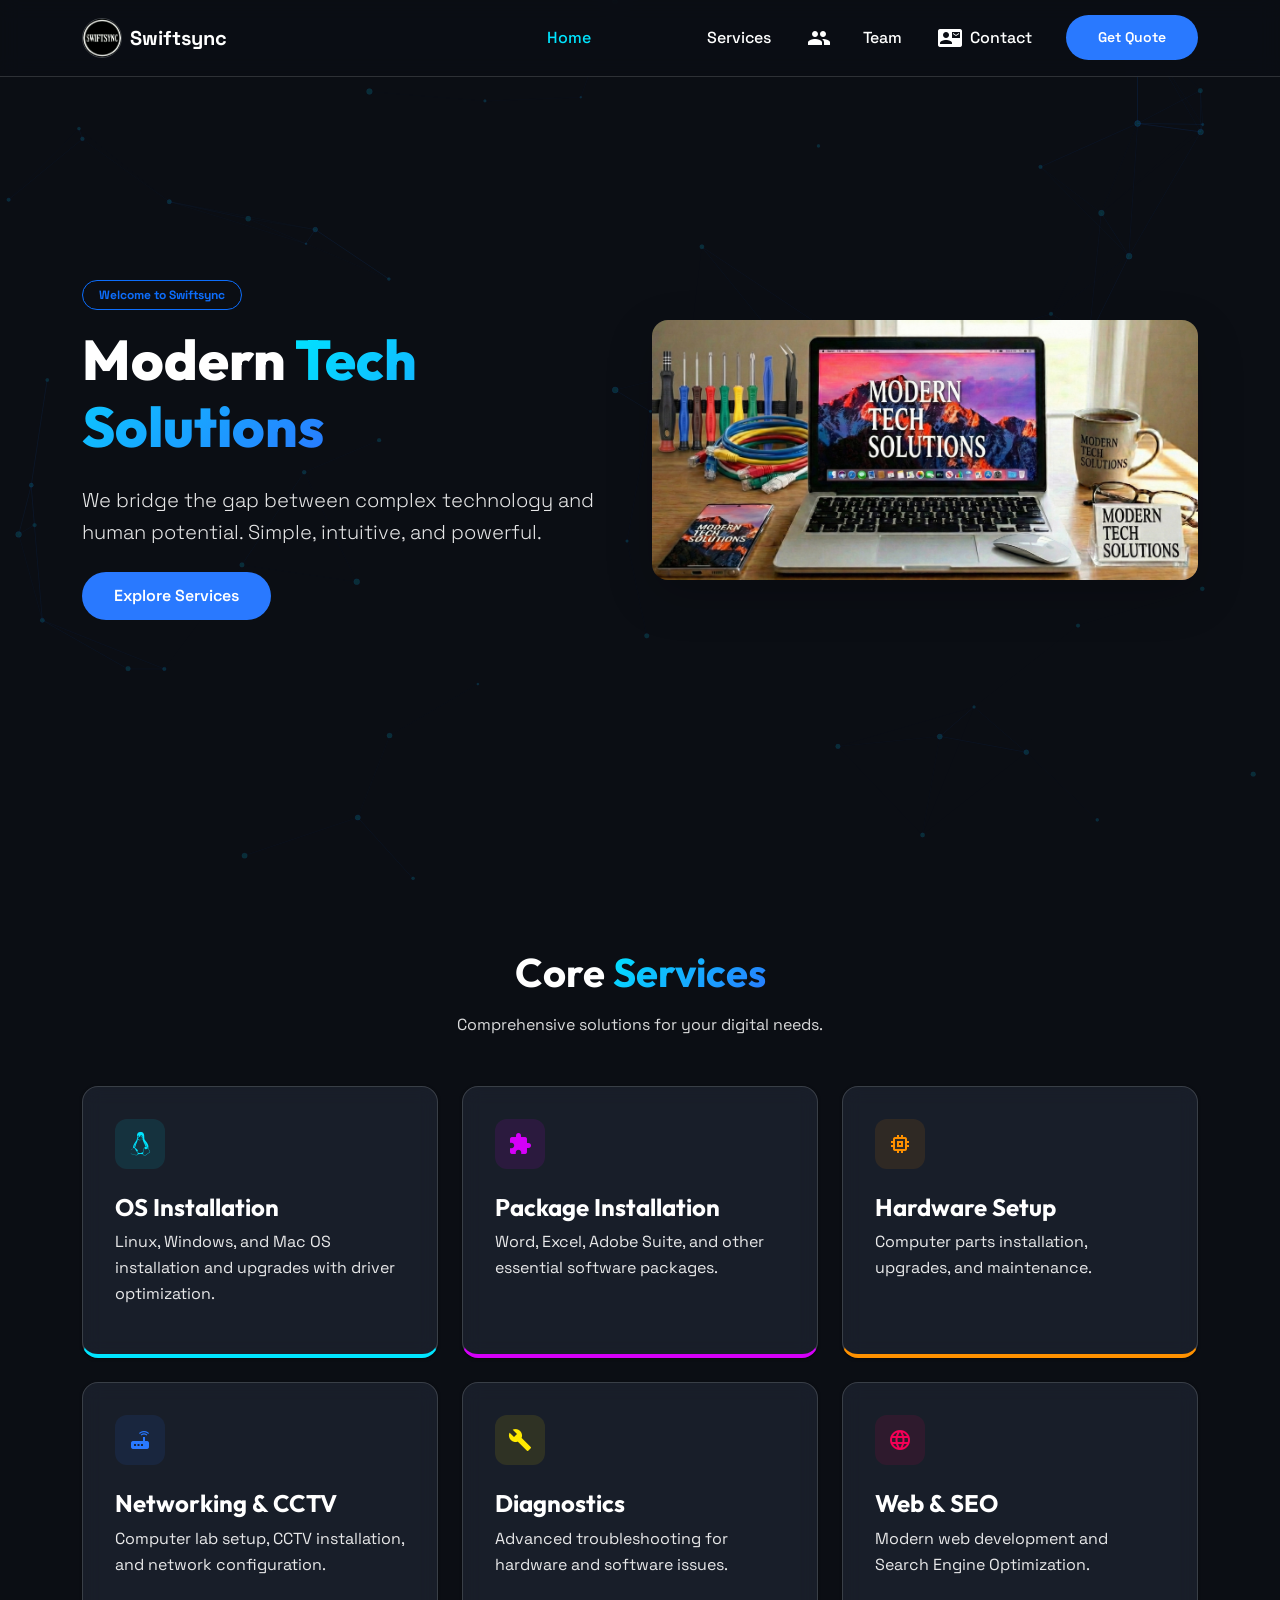
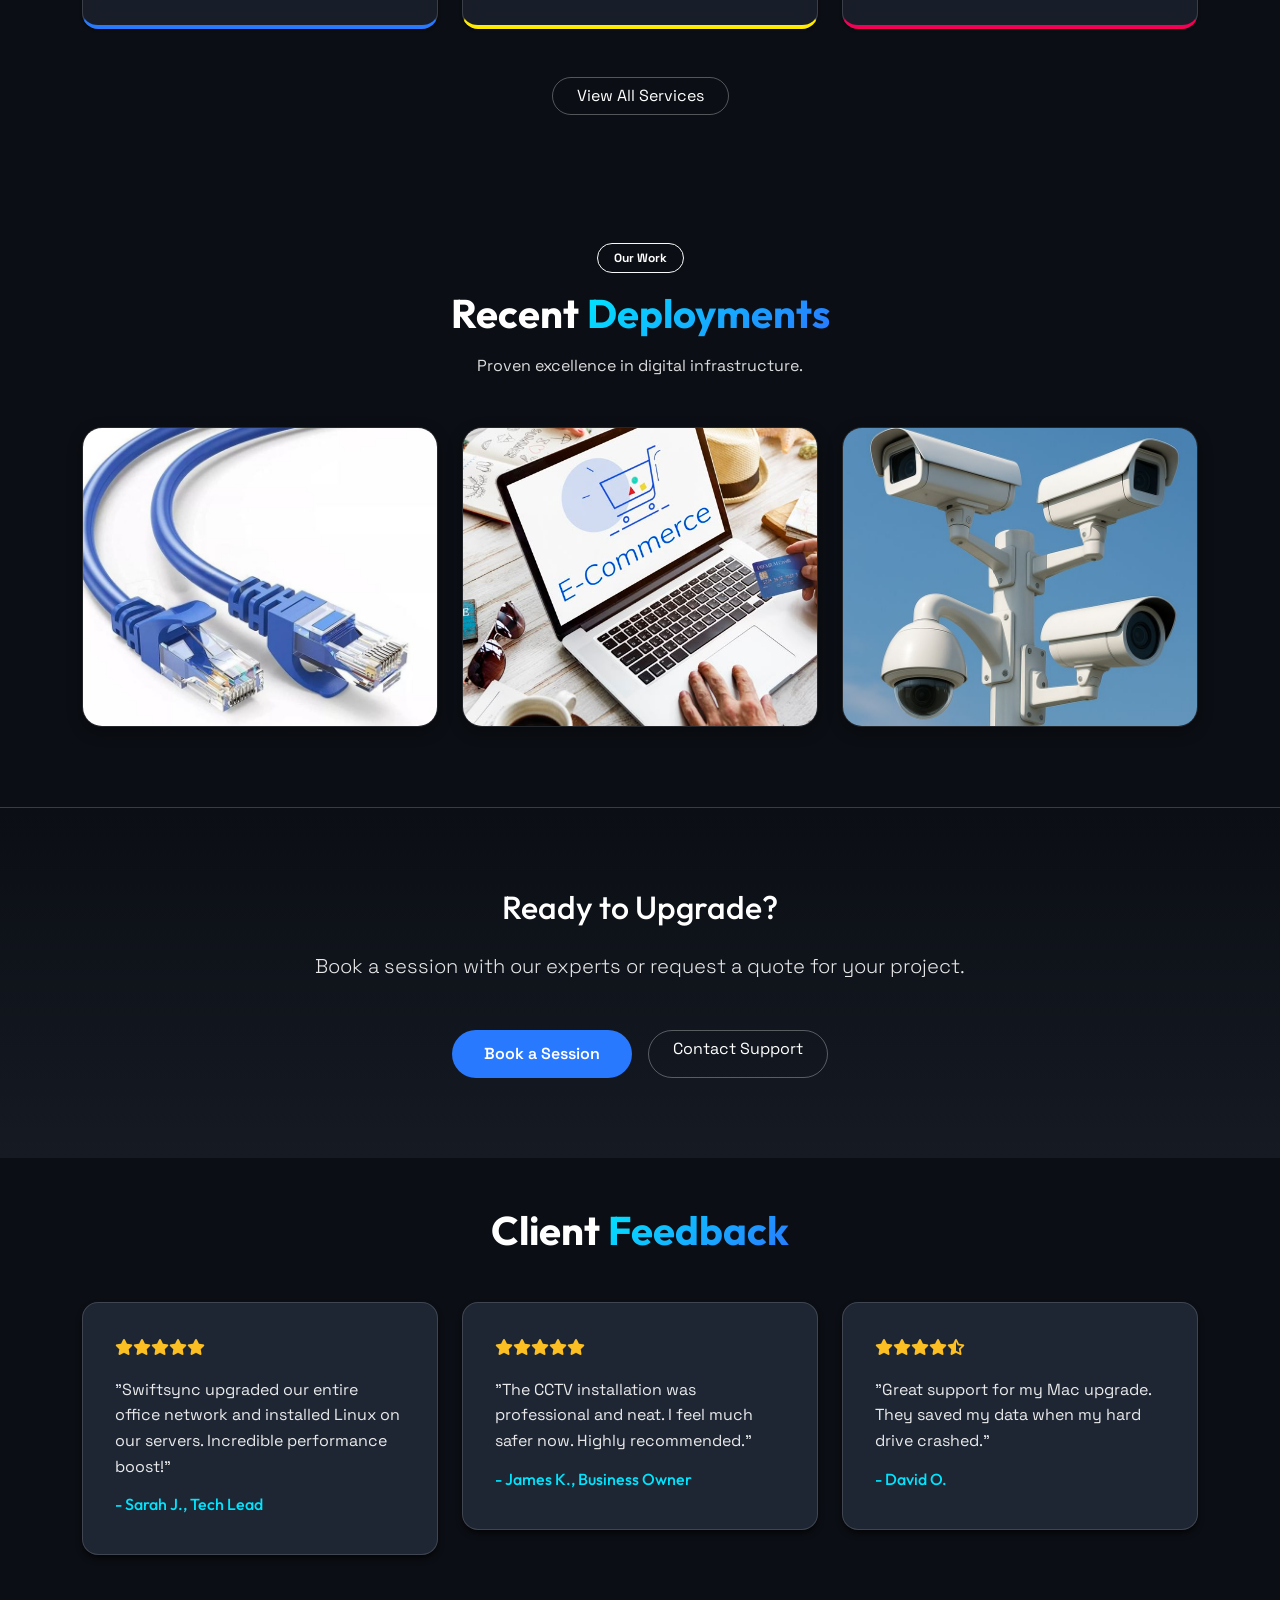
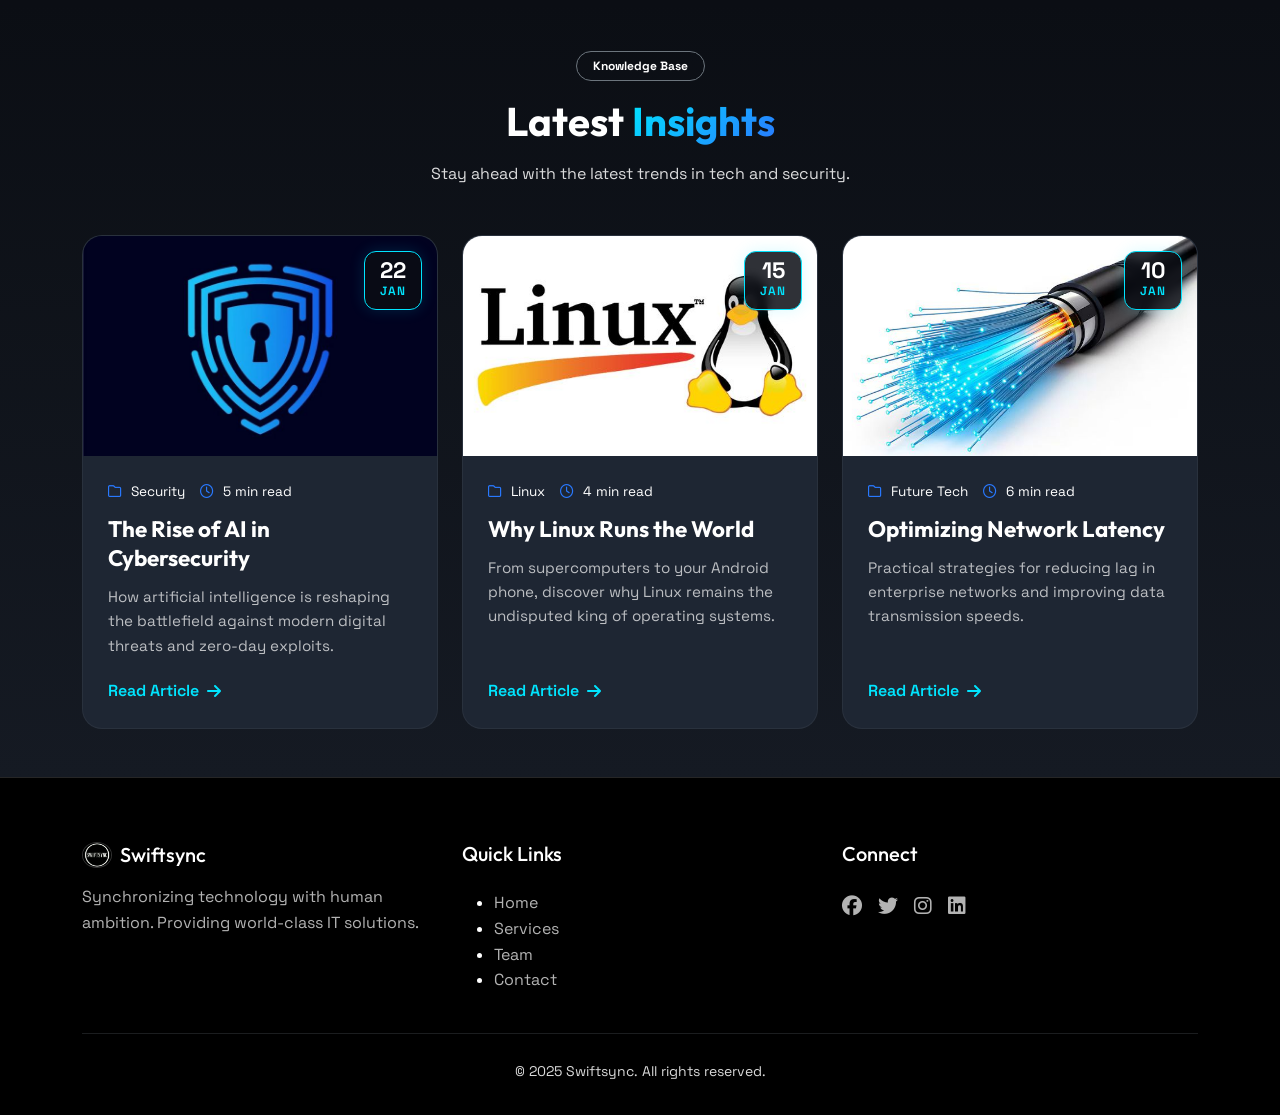
==== index.html @ 16804520 "added article links" ====
<!DOCTYPE html>
<html lang="en">
<head>
    <meta charset="UTF-8">
    <meta name="viewport" content="width=device-width, initial-scale=1.0">
    <meta name="description" content="Swiftsync - Modern Tech Solutions. OS Installation, Networking, and Web Development in Kenya.">
    <title>Swiftsync | Modern Tech Solutions</title>
    
    <link href="https://fonts.googleapis.com/css2?family=Outfit:wght@300;400;500;700;800&family=Space+Grotesk:wght@300;400;600&display=swap" rel="stylesheet">
    <link href="https://fonts.googleapis.com/icon?family=Material+Icons" rel="stylesheet">
    <link rel="stylesheet" href="https://cdnjs.cloudflare.com/ajax/libs/font-awesome/6.4.0/css/all.min.css">
    <link href="https://cdn.jsdelivr.net/npm/bootstrap@5.3.0/dist/css/bootstrap.min.css" rel="stylesheet">
    
    <link rel="stylesheet" href="styles.css">
</head>
<body>

    <canvas id="neuron-canvas"></canvas>

    <div class="sidebar-overlay" id="sidebarOverlay"></div>

    <nav class="sidebar" id="sidebar">
        <div class="sidebar-header">
            <a class="navbar-brand d-flex align-items-center" href="index.html">
                <img src="logo.jpg" alt="Logo">
                <span class="ms-2">Swiftsync</span>
            </a>
            <button class="sidebar-close" id="sidebarClose">
                <span class="material-icons">close</span>
            </button>
        </div>
        <ul class="sidebar-nav">
            <li class="nav-item">
                <a class="nav-link active" href="index.html"><span class="material-icons">house</span> Home</a>
            </li>
            <li class="nav-item">
                <a class="nav-link" href="services.html"><span class="material-icons">hub</span> Services</a>
            </li>
            <li class="nav-item">
                <a class="nav-link" href="staff.html"><span class="material-icons">groups</span> Team</a>
            </li>
            <li class="nav-item">
                <a class="nav-link" href="contact.html"><span class="material-icons">contact_mail</span> Contact</a>
            </li>
            <li class="nav-item">
                <a class="nav-link" href="cv.html"><span class="material-icons">description</span> CV</a>
            </li>
        </ul>
    </nav>

    <nav class="navbar navbar-expand-lg fixed-top">
        <div class="container">
            <button class="sidebar-toggle me-3" type="button" id="sidebarToggle">
                <span class="material-icons">menu</span>
            </button>

            <a class="navbar-brand d-flex align-items-center" href="index.html">
                <img src="logo.jpg" alt="Logo">
                <span class="ms-2">Swiftsync</span>
            </a>
            
            <div class="collapse navbar-collapse" id="navbarNav">
                <ul class="navbar-nav ms-auto">
                    <li class="nav-item"><a class="nav-link active" href="index.html"><i class="material-icons">house</i> Home</a></li>
                    <li class="nav-item"><a class="nav-link" href="services.html"><i class="material-icons">hub</i> Services</a></li>
                    <li class="nav-item"><a class="nav-link" href="staff.html"><i class="material-icons">groups</i> Team</a></li>
                    <li class="nav-item"><a class="nav-link" href="contact.html"><i class="material-icons">contact_mail</i> Contact</a></li>
                </ul>
                <a href="contact.html" class="btn btn-primary ms-3 btn-sm rounded-pill">Get Quote</a>
            </div>
        </div>
    </nav>

    <section id="home" class="hero-section">
        <div class="carousel-slide active" id="slide1">
            <div class="container">
                <div class="row align-items-center">
                    <div class="col-lg-6">
                        <span class="badge rounded-pill border border-primary text-primary mb-3 px-3 py-2">Welcome to Swiftsync</span>
                        <h1 class="display-title">Modern <span class="text-gradient">Tech Solutions</span></h1>
                        <p class="lead text-muted mb-4">We bridge the gap between complex technology and human potential. Simple, intuitive, and powerful.</p>
                        <a href="services.html" class="btn btn-primary">Explore Services</a>
                    </div>
                    <div class="col-lg-6 text-center d-none d-lg-block">
                        <img src="Moderntech1.png" class="img-fluid rounded-4 shadow-lg hero-img" alt="Tech">
                    </div>
                </div>
            </div>
        </div>

        <div class="carousel-slide" id="slide2">
            <div class="container">
                <div class="row align-items-center">
                    <div class="col-lg-6">
                        <span class="badge rounded-pill border border-info text-info mb-3 px-3 py-2">System Architecture</span>
                        <h1 class="display-title">OS <span class="text-gradient">Mastery</span></h1>
                        <p class="lead text-muted mb-4">Expert installation for Linux (Kali, Ubuntu), Windows, and macOS. Optimized for speed.</p>
                        <a href="services.html" class="btn btn-primary">View OS Options</a>
                    </div>
                    <div class="col-lg-6 text-center d-none d-lg-block">
                         <i class="material-icons text-white" style="font-size: 200px;">settings_system_daydream</i>
                    </div>
                </div>
            </div>
        </div>

        <div class="carousel-slide" id="slide3">
            <div class="container">
                <div class="row align-items-center">
                    <div class="col-lg-6">
                        <span class="badge rounded-pill border border-danger text-danger mb-3 px-3 py-2">Security First</span>
                        <h1 class="display-title">Secure <span class="text-gradient">Networking</span></h1>
                        <p class="lead text-muted mb-4">CCTV installation, Lab setup, and advanced diagnostics to keep you safe online.</p>
                        <a href="contact.html" class="btn btn-primary">Secure Now</a>
                    </div>
                    <div class="col-lg-6 text-center d-none d-lg-block">
                         <i class="material-icons text-white" style="font-size: 200px;">shield</i>
                    </div>
                </div>
            </div>
        </div>

        <div class="carousel-slide" id="slide4">
            <div class="container">
                <div class="row align-items-center">
                    <div class="col-lg-6">
                        <span class="badge rounded-pill border border-success text-success mb-3 px-3 py-2">Growth</span>
                        <h1 class="display-title">Web & <span class="text-gradient">SEO</span></h1>
                        <p class="lead text-muted mb-4">Next-gen web development with SEO integration to synchronize your future.</p>
                        <a href="contact.html" class="btn btn-primary">Start Project</a>
                    </div>
                    <div class="col-lg-6 text-center d-none d-lg-block">
                         <i class="material-icons text-white" style="font-size: 200px;">code</i>
                    </div>
                </div>
            </div>
        </div>
    </section>

    <section class="py-5" id="services">
        <div class="container">
            <div class="text-center mb-5 reveal">
                <h2 class="section-title">Core <span class="text-gradient">Services</span></h2>
                <p class="text-muted">Comprehensive solutions for your digital needs.</p>
            </div>

            <div class="row g-4">
                <div class="col-md-4 reveal">
                    <div class="service-card">
                        <div class="service-icon"><i class="fab fa-linux"></i></div>
                        <h4>OS Installation</h4>
                        <p class="text-muted">Linux, Windows, and Mac OS installation and upgrades with driver optimization.</p>
                    </div>
                </div>
                <div class="col-md-4 reveal">
                    <div class="service-card">
                        <div class="service-icon"><i class="material-icons">extension</i></div>
                        <h4>Package Installation</h4>
                        <p class="text-muted">Word, Excel, Adobe Suite, and other essential software packages.</p>
                    </div>
                </div>
                <div class="col-md-4 reveal">
                    <div class="service-card">
                        <div class="service-icon"><i class="material-icons">memory</i></div>
                        <h4>Hardware Setup</h4>
                        <p class="text-muted">Computer parts installation, upgrades, and maintenance.</p>
                    </div>
                </div>
                <div class="col-md-4 reveal">
                    <div class="service-card">
                        <div class="service-icon"><i class="material-icons">router</i></div>
                        <h4>Networking & CCTV</h4>
                        <p class="text-muted">Computer lab setup, CCTV installation, and network configuration.</p>
                    </div>
                </div>
                <div class="col-md-4 reveal">
                    <div class="service-card">
                        <div class="service-icon"><i class="material-icons">build</i></div>
                        <h4>Diagnostics</h4>
                        <p class="text-muted">Advanced troubleshooting for hardware and software issues.</p>
                    </div>
                </div>
                <div class="col-md-4 reveal">
                    <div class="service-card">
                        <div class="service-icon"><i class="material-icons">language</i></div>
                        <h4>Web & SEO</h4>
                        <p class="text-muted">Modern web development and Search Engine Optimization.</p>
                    </div>
                </div>
            </div>
            
            <div class="text-center mt-5 reveal">
                <a href="services.html" class="btn btn-outline-light rounded-pill px-4">View All Services</a>
            </div>
        </div>
    </section>

    <section class="portfolio-section" id="portfolio">
        <div class="container">
            <div class="text-center mb-5 reveal">
                <span class="badge border border-light text-white rounded-pill px-3 py-2 mb-3">Our Work</span>
                <h2 class="section-title">Recent <span class="text-gradient">Deployments</span></h2>
                <p class="text-muted">Proven excellence in digital infrastructure.</p>
            </div>

            <div class="row g-4">
                <div class="col-lg-4 col-md-6 reveal">
                    <div class="project-card">
                        <img src="Networkingcable.jpeg" alt="Server Setup" class="project-img">
                        <div class="project-overlay">
                            <div class="project-info">
                                <span class="project-tag">Networking</span>
                                <h3>Enterprise Server Lab</h3>
                                <p>Complete rack installation and structured cabling for a Nairobi fintech firm.</p>
                            </div>
                        </div>
                    </div>
                </div>

                <div class="col-lg-4 col-md-6 reveal">
                    <div class="project-card">
                        <img src="ecommerce.jpeg" alt="Web Dev" class="project-img">
                        <div class="project-overlay">
                            <div class="project-info">
                                <span class="project-tag">Development</span>
                                <h3>E-Commerce Platform</h3>
                                <p>High-performance WordPress site with SEO optimization and payment integration.</p>
                            </div>
                        </div>
                    </div>
                </div>

                <div class="col-lg-4 col-md-6 reveal">
                    <div class="project-card">
                        <img src="cctv.jpeg" alt="CCTV" class="project-img">
                        <div class="project-overlay">
                            <div class="project-info">
                                <span class="project-tag">Security</span>
                                <h3>Campus Surveillance</h3>
                                <p>IP Camera network setup with remote monitoring for a local university.</p>
                            </div>
                        </div>
                    </div>
                </div>
            </div>
        </div>
    </section>

    <section class="booking-section reveal">
        <div class="container text-center">
            <h2 class="mb-4">Ready to Upgrade?</h2>
            <p class="lead text-muted mb-5">Book a session with our experts or request a quote for your project.</p>
            <div class="d-flex justify-content-center gap-3">
                <a href="contact.html" class="btn btn-primary">Book a Session</a>
                <a href="contact.html" class="btn btn-outline-light px-4">Contact Support</a>
            </div>
        </div>
    </section>

    <section class="py-5">
        <div class="container">
            <h2 class="section-title text-center mb-5 reveal">Client <span class="text-gradient">Feedback</span></h2>
            <div class="row g-4">
                <div class="col-md-4 reveal">
                    <div class="review-card">
                        <div class="stars"><i class="fas fa-star"></i><i class="fas fa-star"></i><i class="fas fa-star"></i><i class="fas fa-star"></i><i class="fas fa-star"></i></div>
                        <p class="text-muted">"Swiftsync upgraded our entire office network and installed Linux on our servers. Incredible performance boost!"</p>
                        <h6 class="mt-3 text-white">- Sarah J., Tech Lead</h6>
                    </div>
                </div>
                <div class="col-md-4 reveal">
                    <div class="review-card">
                        <div class="stars"><i class="fas fa-star"></i><i class="fas fa-star"></i><i class="fas fa-star"></i><i class="fas fa-star"></i><i class="fas fa-star"></i></div>
                        <p class="text-muted">"The CCTV installation was professional and neat. I feel much safer now. Highly recommended."</p>
                        <h6 class="mt-3 text-white">- James K., Business Owner</h6>
                    </div>
                </div>
                <div class="col-md-4 reveal">
                    <div class="review-card">
                        <div class="stars"><i class="fas fa-star"></i><i class="fas fa-star"></i><i class="fas fa-star"></i><i class="fas fa-star"></i><i class="fas fa-star-half-alt"></i></div>
                        <p class="text-muted">"Great support for my Mac upgrade. They saved my data when my hard drive crashed."</p>
                        <h6 class="mt-3 text-white">- David O.</h6>
                    </div>
                </div>
            </div>
        </div>
    </section>

    <section id="blog" class="py-5 blog-section">
        <div class="container">
            <div class="text-center mb-5 reveal">
                <span class="badge border border-secondary text-white rounded-pill px-3 py-2 mb-3">Knowledge Base</span>
                <h2 class="section-title">Latest <span class="text-gradient">Insights</span></h2>
                <p class="text-muted">Stay ahead with the latest trends in tech and security.</p>
            </div>

            <div class="row g-4">
                <div class="col-lg-4 col-md-6 reveal">
                    <article class="blog-card">
                        <div class="blog-img-wrapper">
                            <img src="cybesecurity.jpeg" alt="Cybersecurity" class="blog-img">
                            <div class="blog-date">
                                <span class="day">22</span>
                                <span class="month">Jan</span>
                            </div>
                        </div>
                        <div class="blog-content">
                            <div class="blog-meta">
                                <span><i class="far fa-folder"></i> Security</span>
                                <span><i class="far fa-clock"></i> 5 min read</span>
                            </div>
                            <h3>The Rise of AI in Cybersecurity</h3>
                            <p>How artificial intelligence is reshaping the battlefield against modern digital threats and zero-day exploits.</p>
                            <a href="https://frameworksecurity.com/post/the-rapid-rise-of-ai-in-cybersecurity-a-game-changer-or-a-double-edged-sword" target="_blank" class="read-more">Read Article <i class="fas fa-arrow-right"></i></a>
                        </div>
                    </article>
                </div>

                <div class="col-lg-4 col-md-6 reveal">
                    <article class="blog-card">
                        <div class="blog-img-wrapper">
                            <img src="Linux.jpeg" alt="Linux Server" class="blog-img">
                            <div class="blog-date">
                                <span class="day">15</span>
                                <span class="month">Jan</span>
                            </div>
                        </div>
                        <div class="blog-content">
                            <div class="blog-meta">
                                <span><i class="far fa-folder"></i> Linux</span>
                                <span><i class="far fa-clock"></i> 4 min read</span>
                            </div>
                            <h3>Why Linux Runs the World</h3>
                            <p>From supercomputers to your Android phone, discover why Linux remains the undisputed king of operating systems.</p>
                            <a href="https://www.linuxfoundation.jp/wp-content/uploads/2017/06/LF_CaseStudy_Linux_20170613.pdf" target="_blank" class="read-more">Read Article <i class="fas fa-arrow-right"></i></a>
                        </div>
                    </article>
                </div>

                <div class="col-lg-4 col-md-6 reveal">
                    <article class="blog-card">
                        <div class="blog-img-wrapper">
                            <img src="Networklatency.jpeg" alt="Future Tech" class="blog-img">
                            <div class="blog-date">
                                <span class="day">10</span>
                                <span class="month">Jan</span>
                            </div>
                        </div>
                        <div class="blog-content">
                            <div class="blog-meta">
                                <span><i class="far fa-folder"></i> Future Tech</span>
                                <span><i class="far fa-clock"></i> 6 min read</span>
                            </div>
                            <h3>Optimizing Network Latency</h3>
                            <p>Practical strategies for reducing lag in enterprise networks and improving data transmission speeds.</p>
                            <a href="https://www.ibm.com/think/topics/network-optimization" target="_blank" class="read-more">Read Article <i class="fas fa-arrow-right"></i></a>
                        </div>
                    </article>
                </div>
            </div>
        </div>
    </section>

    <footer class="footer">
        <div class="container">
            <div class="row">
                <div class="col-md-4">
                    <div class="d-flex align-items-center mb-3">
                        <img src="logo.jpg" alt="Logo" class="rounded-circle me-2" style="width:30px; border:1px solid #333;">
                        <h5 class="m-0">Swiftsync</h5>
                    </div>
                    <p class="text-muted">Synchronizing technology with human ambition. Providing world-class IT solutions.</p>
                </div>
                <div class="col-md-4">
                    <h5>Quick Links</h5>
                    <ul>
                        <li><a href="index.html">Home</a></li>
                        <li><a href="services.html">Services</a></li>
                        <li><a href="staff.html">Team</a></li>
                        <li><a href="contact.html">Contact</a></li>
                    </ul>
                </div>
                <div class="col-md-4">
                    <h5>Connect</h5>
                    <div class="d-flex gap-3">
                        <a href="#" class="fs-5 text-white"><i class="fab fa-facebook"></i></a>
                        <a href="#" class="fs-5 text-white"><i class="fab fa-twitter"></i></a>
                        <a href="#" class="fs-5 text-white"><i class="fab fa-instagram"></i></a>
                        <a href="#" class="fs-5 text-white"><i class="fab fa-linkedin"></i></a>
                    </div>
                </div>
            </div>
            <hr class="my-4 border-secondary">
            <div class="text-center text-muted">
                <small>&copy; 2025 Swiftsync. All rights reserved.</small>
            </div>
        </div>
    </footer>

    <script src="https://cdn.jsdelivr.net/npm/bootstrap@5.3.0/dist/js/bootstrap.bundle.min.js"></script>
    <script src="script.js"></script>
</body>
</html>
---- styles.css ----
/* ===== VARIABLES & RESET (Dark Theme) ===== */
:root {
    /* Dark Theme Palette */
    --bg-body: #0b0e14;   /* Deep Navy/Black */
    --bg-surface: #151a23; /* Slightly lighter for cards */
    --bg-card: #1e2633;
    
    /* Primary Blue/Cyan Set */
    --primary: #2979ff;    /* Vivid Blue */
    --primary-dark: #1565c0; 
    --secondary: #00e5ff;  /* Cyan Accent */
    
    /* Text - FORCED WHITE FOR VISIBILITY */
    --text-main: #ffffff;
    --text-muted: #e2e8f0; /* Very light grey, almost white */
    
    /* Accents */
    --border-light: rgba(255, 255, 255, 0.15);
    --shadow-sm: 0 1px 3px rgba(0,0,0,0.5);
    --shadow-md: 0 4px 6px -1px rgba(0,0,0,0.7);
    
    --font-heading: 'Outfit', sans-serif;
    --font-body: 'Space Grotesk', sans-serif;
}

* { margin: 0; padding: 0; box-sizing: border-box; }

body {
    background-color: var(--bg-body);
    color: var(--text-main);
    font-family: var(--font-body);
    overflow-x: hidden;
    line-height: 1.6;
}

/* FORCE ALL HEADINGS AND TEXT TO BE WHITE/VISIBLE */
h1, h2, h3, h4, h5, h6 {
    font-family: var(--font-heading);
    color: #ffffff !important;
}

p, li, span, div {
    color: #ffffff;
}

/* Override Bootstrap's invisible dark grey text */
.text-muted {
    color: rgba(255, 255, 255, 0.85) !important;
}

.lead {
    color: rgba(255, 255, 255, 0.9) !important;
}

/* ===== ANIMATED BACKGROUND ===== */
#neuron-canvas {
    position: fixed;
    top: 0; left: 0;
    width: 100%; height: 100%;
    z-index: -1;
    opacity: 0.5; /* Increased opacity slightly for effect */
}

/* ===== NAVBAR ===== */
.navbar {
    background: rgba(11, 14, 20, 0.98); /* Less transparent for readability */
    backdrop-filter: blur(10px);
    border-bottom: 1px solid var(--border-light);
    padding: 0.8rem 0;
    transition: all 0.3s ease;
    z-index: 1000;
}

.navbar-brand img {
    width: 40px; 
    height: 40px; 
    border-radius: 50%; 
    object-fit: cover;
    border: 1px solid rgba(255,255,255,0.2);
}

.navbar-brand span {
    color: #ffffff !important;
    font-weight: 700;
    font-size: 1.25rem;
}

/* Desktop Nav Links */
.navbar-nav .nav-link {
    color: #ffffff !important; /* Force White */
    font-weight: 500;
    margin: 0 10px;
    display: flex;
    align-items: center;
    gap: 8px;
    transition: color 0.2s;
}

.navbar-nav .nav-link:hover, .navbar-nav .nav-link.active {
    color: var(--secondary) !important;
}

/* ===== SIDEBAR (Mobile) ===== */
.sidebar {
    position: fixed;
    top: 0; left: -300px;
    width: 300px;
    height: 100vh;
    background: #0f0f0f;
    z-index: 10000;
    transition: left 0.3s ease;
    border-right: 1px solid rgba(255,255,255,0.1);
    display: flex;
    flex-direction: column;
}

.sidebar.active { left: 0; }

.sidebar-header {
    padding: 20px;
    display: flex;
    justify-content: space-between;
    align-items: center;
    border-bottom: 1px solid rgba(255,255,255,0.1);
}

.sidebar-nav { list-style: none; padding: 20px; }

.sidebar-nav .nav-link {
    display: flex;
    align-items: center;
    gap: 15px;
    padding: 15px;
    border-radius: 10px;
    color: #ffffff !important;
}

.sidebar-nav .nav-link:hover {
    background: rgba(255,255,255,0.1);
    color: var(--primary) !important;
}

.sidebar-close {
    background: none;
    border: none;
    color: #ffffff;
    cursor: pointer;
}

.sidebar-overlay {
    position: fixed;
    top: 0; left: 0; width: 100%; height: 100%;
    background: rgba(0,0,0,0.8);
    z-index: 9999;
    opacity: 0;
    visibility: hidden;
    transition: all 0.3s;
}

.sidebar-overlay.active { opacity: 1; visibility: visible; }

.sidebar-toggle {
    background: transparent;
    border: none;
    color: #ffffff !important;
}

/* ===== HERO CAROUSEL ===== */
.hero-section {
    position: relative;
    height: 100vh;
    min-height: 600px;
    overflow: hidden;
    display: flex;
    align-items: center;
    padding-top: 80px; 
}

/* MOBILE PADDING FIX - Ensures text is seen */
@media (max-width: 991px) {
    .hero-section {
        padding-top: 110px; /* Reduced from 150px as requested */
        height: auto;
        min-height: 100vh;
        align-items: flex-start; /* Start content below navbar */
    }
    
    .display-title {
        font-size: 2.5rem;
    }
    
    .navbar-nav { display: none; } 
    .sidebar-toggle { display: block; }
}

@media (min-width: 992px) {
    .sidebar-toggle { display: none; }
}

.carousel-slide {
    position: absolute;
    top: 0; left: 0;
    width: 100%; height: 100%;
    opacity: 0;
    visibility: hidden;
    transition: opacity 0.8s ease-in-out, visibility 0.8s;
    display: flex;
    align-items: center;
    padding: 0 5%;
}

.carousel-slide.active { opacity: 1; visibility: visible; }

/* Text Animations */
.carousel-slide.active h1 { animation: slideUp 0.8s forwards 0.2s; opacity: 0; }
.carousel-slide.active p { animation: slideUp 0.8s forwards 0.4s; opacity: 0; }
.carousel-slide.active .btn { animation: slideUp 0.8s forwards 0.6s; opacity: 0; }

.display-title {
    font-size: 3.5rem;
    font-weight: 800;
    line-height: 1.2;
    margin-bottom: 1.5rem;
    color: #ffffff !important;
}

.text-gradient {
    background: linear-gradient(135deg, var(--secondary), var(--primary));
    -webkit-background-clip: text;
    -webkit-text-fill-color: transparent;
}

/* ===== CARDS & SECTIONS ===== */
.section-title {
    font-size: 2.5rem;
    font-weight: 700;
    margin-bottom: 1rem;
    text-align: center;
    color: #ffffff !important;
}

/* Updated Service Card for Glass Effect & Neon Borders */
.service-card {
    background: rgba(30, 38, 51, 0.7); /* Dark Glass */
    backdrop-filter: blur(10px);
    padding: 2rem;
    border-radius: 16px;
    border: 1px solid var(--border-light);
    border-bottom-width: 4px; /* Thick bottom border for color */
    box-shadow: var(--shadow-sm);
    transition: transform 0.3s, box-shadow 0.3s;
    height: 100%;
    position: relative;
    overflow: hidden;
}

/* CARD TEXT VISIBILITY FIX */
.service-card h4 {
    color: #ffffff !important;
    font-weight: 700;
}

.service-card p {
    color: rgba(255, 255, 255, 0.9) !important; /* Force visible light grey/white */
}

.service-card:hover {
    transform: translateY(-5px);
    box-shadow: 0 10px 20px rgba(0,0,0,0.5);
    background: rgba(40, 50, 65, 0.9);
    /* Border color handles glow on hover via specific classes below */
}

.service-icon {
    width: 50px; height: 50px;
    background: rgba(41, 121, 255, 0.1);
    color: var(--secondary);
    border-radius: 12px;
    display: flex; align-items: center; justify-content: center;
    font-size: 1.5rem;
    margin-bottom: 1.5rem;
    transition: all 0.3s;
}

/* ===== INDEX PAGE AUTO-COLORING ===== */
/* Manually targets the 6 service cards in index.html to apply the neon colors */

/* 1. OS Installation (Cyan) */
#services .col-md-4:nth-child(1) .service-card { border-bottom-color: #00e5ff; }
#services .col-md-4:nth-child(1) .service-card:hover { box-shadow: 0 10px 30px rgba(0, 229, 255, 0.2); }
#services .col-md-4:nth-child(1) .service-icon { color: #00e5ff; background: rgba(0, 229, 255, 0.1); }

/* 2. Package Installation (Purple) */
#services .col-md-4:nth-child(2) .service-card { border-bottom-color: #d500f9; }
#services .col-md-4:nth-child(2) .service-card:hover { box-shadow: 0 10px 30px rgba(213, 0, 249, 0.2); }
#services .col-md-4:nth-child(2) .service-icon { color: #d500f9; background: rgba(213, 0, 249, 0.1); }

/* 3. Hardware Setup (Orange) */
#services .col-md-4:nth-child(3) .service-card { border-bottom-color: #ff9100; }
#services .col-md-4:nth-child(3) .service-card:hover { box-shadow: 0 10px 30px rgba(255, 145, 0, 0.2); }
#services .col-md-4:nth-child(3) .service-icon { color: #ff9100; background: rgba(255, 145, 0, 0.1); }

/* 4. Networking & CCTV (Blue) */
#services .col-md-4:nth-child(4) .service-card { border-bottom-color: #2979ff; }
#services .col-md-4:nth-child(4) .service-card:hover { box-shadow: 0 10px 30px rgba(41, 121, 255, 0.2); }
#services .col-md-4:nth-child(4) .service-icon { color: #2979ff; background: rgba(41, 121, 255, 0.1); }

/* 5. Diagnostics (Yellow) */
#services .col-md-4:nth-child(5) .service-card { border-bottom-color: #ffea00; }
#services .col-md-4:nth-child(5) .service-card:hover { box-shadow: 0 10px 30px rgba(255, 234, 0, 0.2); }
#services .col-md-4:nth-child(5) .service-icon { color: #ffea00; background: rgba(255, 234, 0, 0.1); }

/* 6. Web & SEO (Pink) */
#services .col-md-4:nth-child(6) .service-card { border-bottom-color: #f50057; }
#services .col-md-4:nth-child(6) .service-card:hover { box-shadow: 0 10px 30px rgba(245, 0, 87, 0.2); }
#services .col-md-4:nth-child(6) .service-icon { color: #f50057; background: rgba(245, 0, 87, 0.1); }


/* ===== NEW PORTFOLIO SECTION ===== */
.portfolio-section {
    padding: 80px 0;
    background: var(--bg-body);
}

.project-card {
    position: relative;
    border-radius: 20px;
    overflow: hidden;
    height: 300px;
    box-shadow: 0 5px 15px rgba(0,0,0,0.3);
    border: 1px solid rgba(255,255,255,0.1);
}

.project-img {
    width: 100%;
    height: 100%;
    object-fit: cover;
    transition: transform 0.6s ease;
}

.project-overlay {
    position: absolute;
    top: 0; left: 0; width: 100%; height: 100%;
    background: linear-gradient(to top, rgba(11, 14, 20, 0.95), rgba(41, 121, 255, 0.3));
    opacity: 0;
    transition: opacity 0.4s ease;
    display: flex;
    align-items: flex-end;
    padding: 25px;
}

.project-card:hover .project-img {
    transform: scale(1.1);
}

.project-card:hover .project-overlay {
    opacity: 1;
}

.project-tag {
    font-size: 0.8rem;
    color: var(--secondary);
    text-transform: uppercase;
    letter-spacing: 1px;
    margin-bottom: 5px;
    display: block;
}

.project-info h3 {
    margin: 0 0 10px 0;
    font-size: 1.5rem;
}

.project-info p {
    font-size: 0.95rem;
    color: rgba(255,255,255,0.8);
    margin: 0;
    line-height: 1.4;
}

/* ===== BOOKING SECTION ===== */
.booking-section {
    background: linear-gradient(180deg, var(--bg-body) 0%, var(--bg-surface) 100%);
    padding: 5rem 0;
    border-top: 1px solid var(--border-light);
}

/* ===== TESTIMONIALS ===== */
.review-card {
    background: var(--bg-card);
    padding: 2rem;
    border-radius: 16px;
    box-shadow: var(--shadow-md);
    border: 1px solid var(--border-light);
}

.review-card p {
    color: rgba(255, 255, 255, 0.9) !important;
}

.review-card h6 {
    color: var(--secondary) !important;
}

.stars { color: #fbbf24; margin-bottom: 1rem; }

/* ===== FOOTER ===== */
.footer {
    background: #000000;
    border-top: 1px solid var(--border-light);
    padding: 4rem 0 2rem;
}

.footer h5 { color: white !important; margin-bottom: 1.5rem; }
.footer p { color: rgba(255, 255, 255, 0.7) !important; }
.footer a { color: rgba(255, 255, 255, 0.7) !important; text-decoration: none; transition: 0.2s; }
.footer a:hover { color: var(--secondary) !important; }

/* ===== BUTTONS & ANIMATIONS ===== */
.btn-primary {
    background: var(--primary);
    color: white !important;
    padding: 12px 32px;
    border-radius: 50px;
    border: none;
    font-weight: 600;
    transition: all 0.3s;
}

.btn-primary:hover {
    background: var(--primary-dark);
    box-shadow: 0 0 15px rgba(41, 121, 255, 0.4);
}

.btn-outline-light {
    border: 1px solid rgba(255,255,255,0.3);
    border-radius: 50px;
    color: white !important;
}

.btn-outline-light:hover {
    background: white;
    color: black !important;
}

@keyframes slideUp {
    from { transform: translateY(30px); opacity: 0; }
    to { transform: translateY(0); opacity: 1; }
}

.reveal {
    opacity: 0;
    transform: translateY(30px);
    transition: all 0.8s ease-out;
}
.reveal.active {
    opacity: 1;
    transform: translateY(0);
}
/* ===== TECH BLOG SECTION ===== */
.blog-section {
    background: linear-gradient(180deg, var(--bg-body) 0%, var(--bg-surface) 100%);
    position: relative;
}

.blog-card {
    background: var(--bg-card);
    border-radius: 20px;
    overflow: hidden;
    border: 1px solid rgba(255, 255, 255, 0.05);
    height: 100%;
    display: flex;
    flex-direction: column;
    transition: transform 0.3s, box-shadow 0.3s;
}

.blog-card:hover {
    transform: translateY(-10px);
    box-shadow: 0 10px 30px rgba(0, 0, 0, 0.5);
    border-color: var(--primary);
}

/* Image & Date Badge */
.blog-img-wrapper {
    position: relative;
    height: 220px;
    overflow: hidden;
}

.blog-img {
    width: 100%;
    height: 100%;
    object-fit: cover;
    transition: transform 0.5s ease;
}

.blog-card:hover .blog-img {
    transform: scale(1.1);
}

.blog-date {
    position: absolute;
    top: 15px;
    right: 15px;
    background: rgba(11, 14, 20, 0.85);
    backdrop-filter: blur(5px);
    padding: 8px 15px;
    border-radius: 12px;
    text-align: center;
    border: 1px solid var(--secondary);
    box-shadow: 0 0 15px rgba(0, 229, 255, 0.15);
    z-index: 2;
}

.blog-date .day {
    display: block;
    font-size: 1.4rem;
    font-weight: 800;
    color: #ffffff;
    line-height: 1;
}

.blog-date .month {
    display: block;
    font-size: 0.75rem;
    color: var(--secondary);
    text-transform: uppercase;
    font-weight: 600;
    letter-spacing: 1px;
}

/* Content */
.blog-content {
    padding: 25px;
    flex-grow: 1;
    display: flex;
    flex-direction: column;
}

.blog-meta {
    display: flex;
    gap: 15px;
    margin-bottom: 12px;
    font-size: 0.85rem;
    color: rgba(255, 255, 255, 0.5);
}

.blog-meta span i {
    margin-right: 5px;
    color: var(--primary);
}

.blog-content h3 {
    font-size: 1.4rem;
    margin-bottom: 12px;
    font-weight: 700;
    color: #ffffff !important;
    line-height: 1.3;
}

.blog-content p {
    font-size: 0.95rem;
    color: rgba(255, 255, 255, 0.7);
    margin-bottom: 20px;
    flex-grow: 1;
    line-height: 1.6;
}

/* Read More Link */
.read-more {
    color: var(--secondary);
    text-decoration: none;
    font-weight: 600;
    display: inline-flex;
    align-items: center;
    gap: 8px;
    transition: gap 0.3s;
}

.read-more:hover {
    color: var(--primary);
    gap: 12px;
}
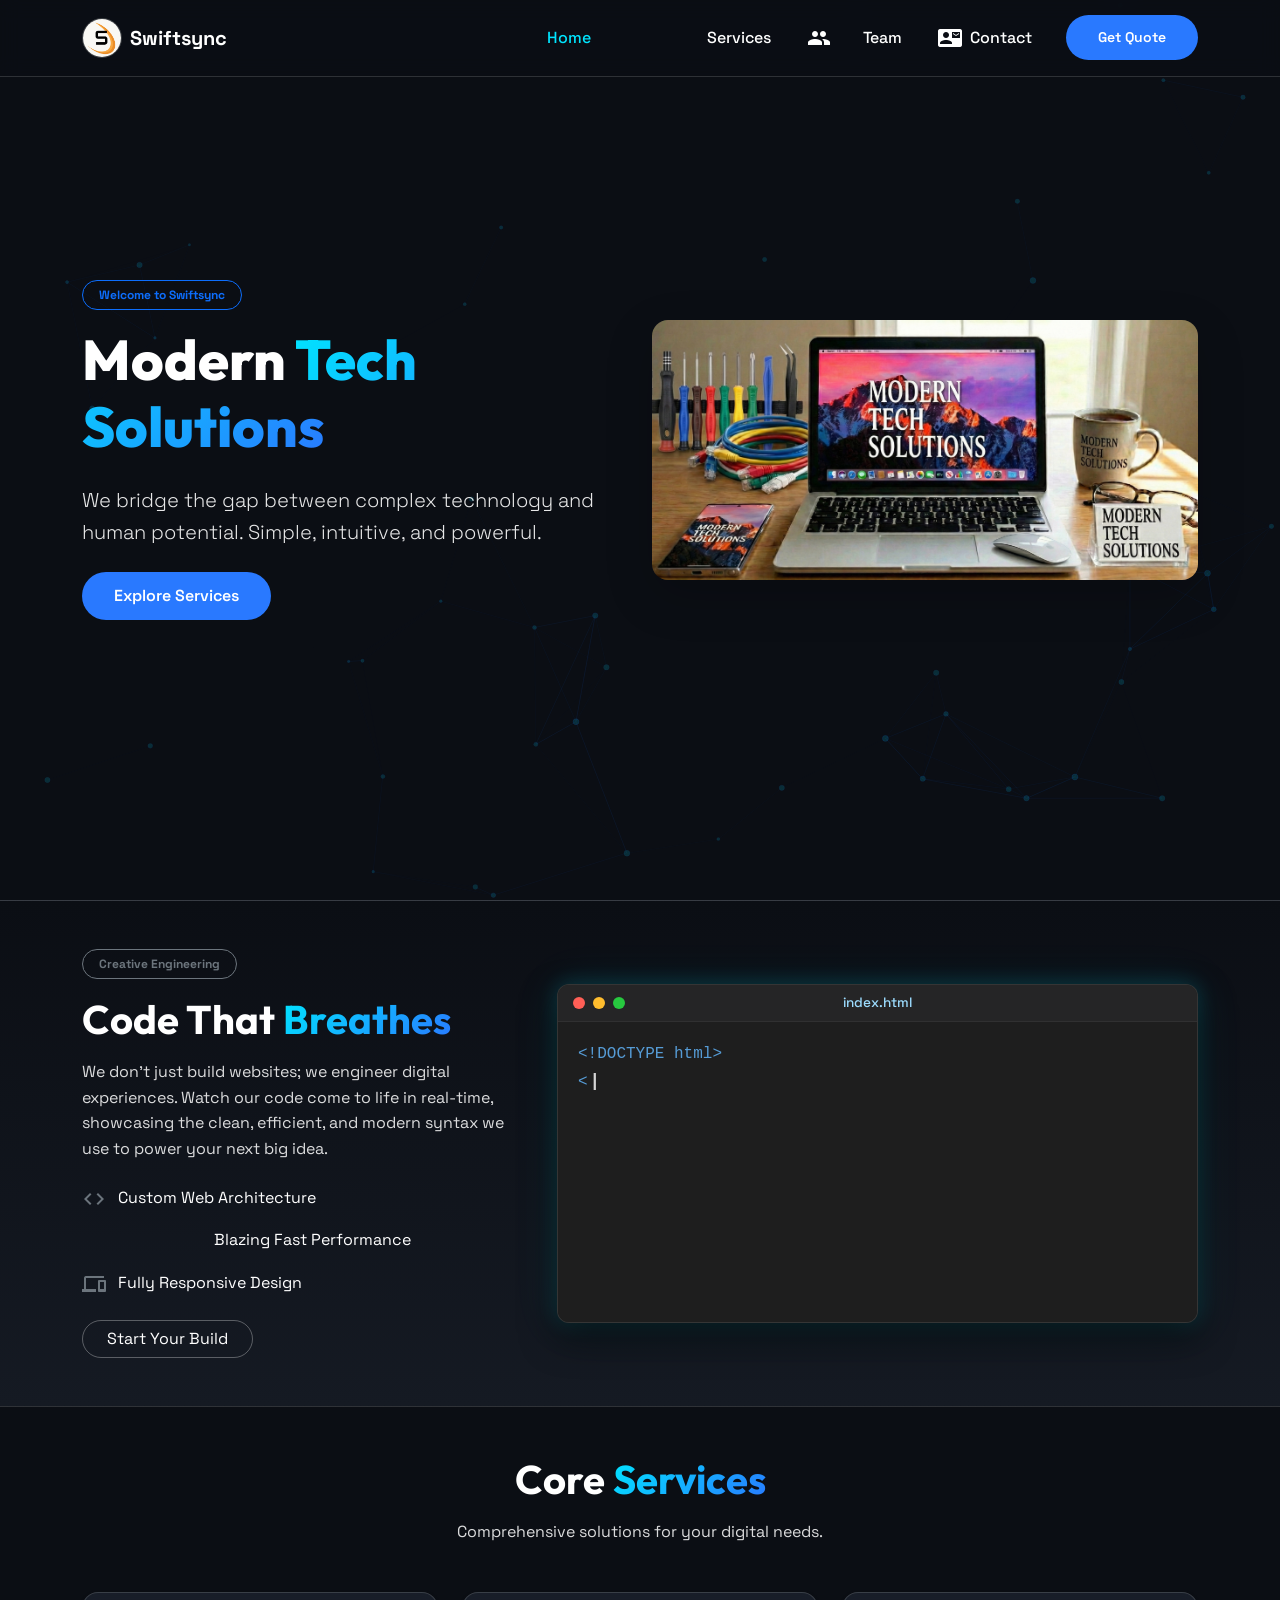
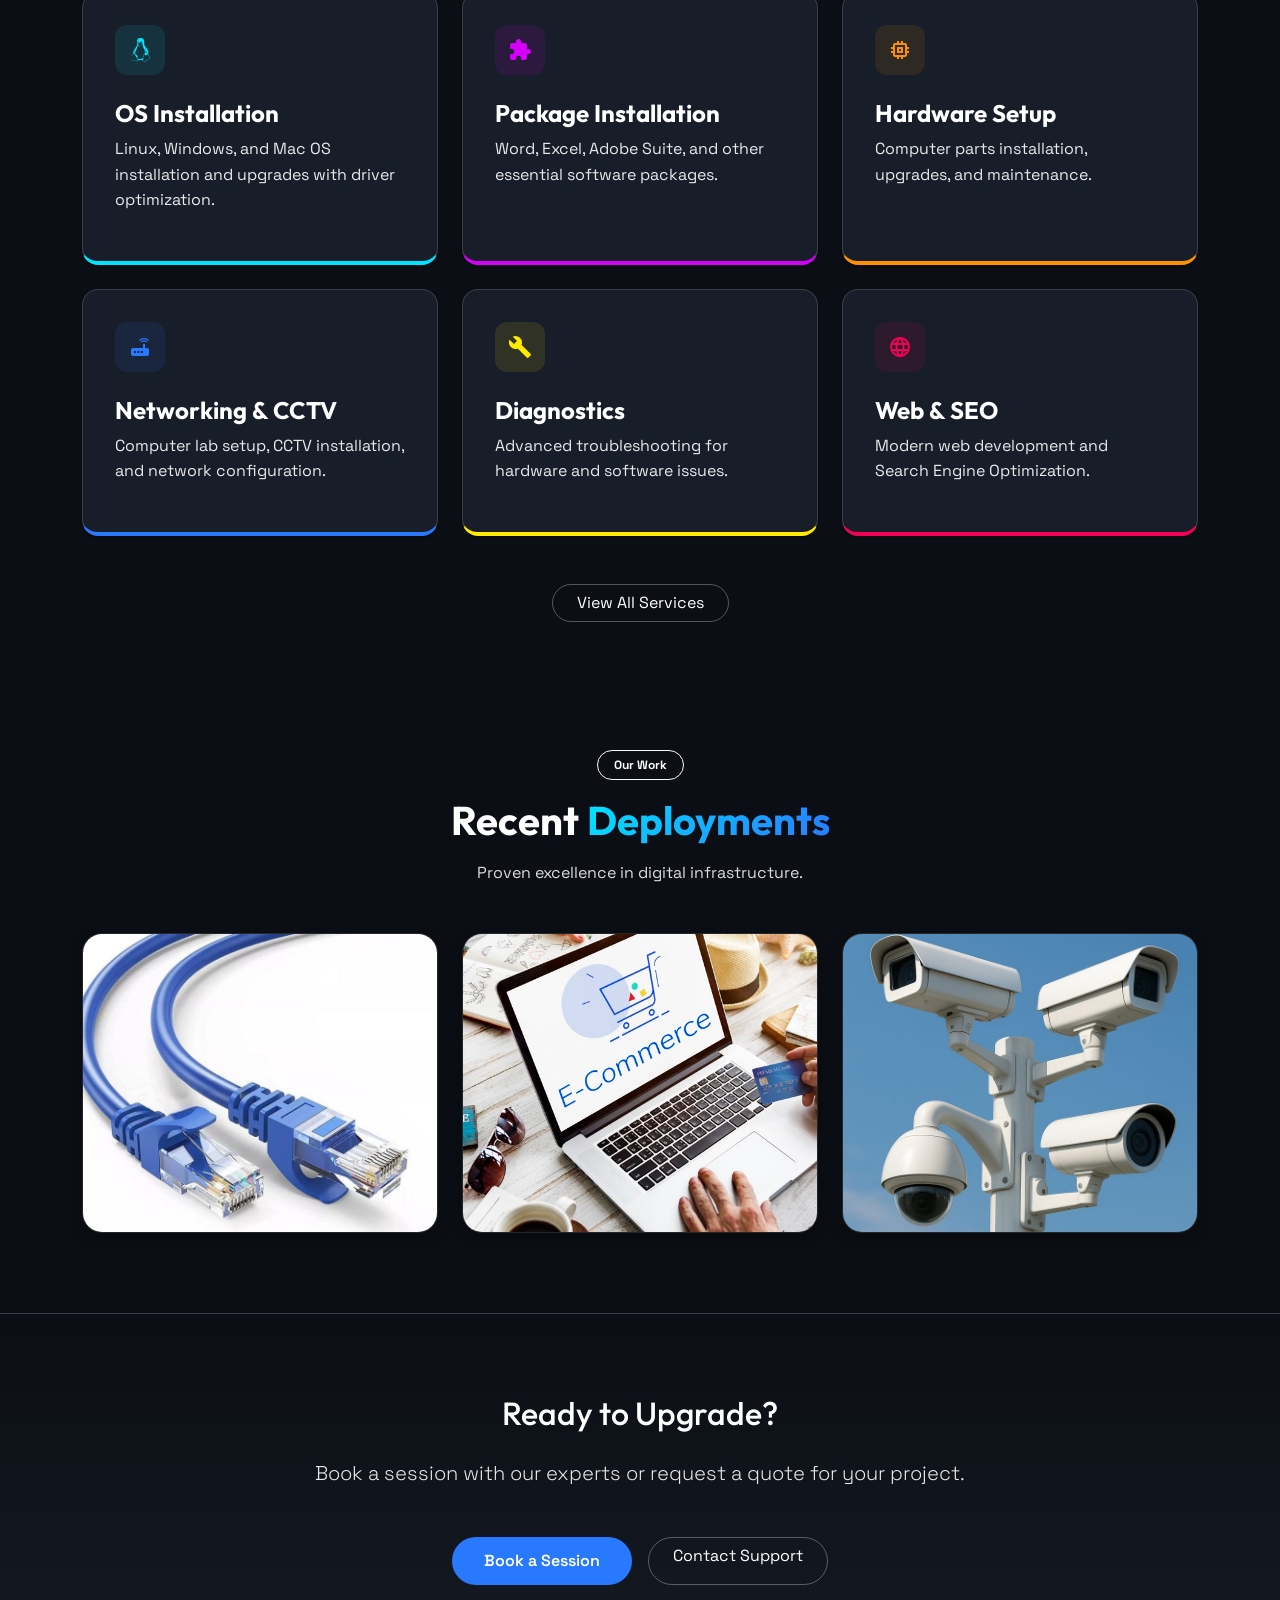
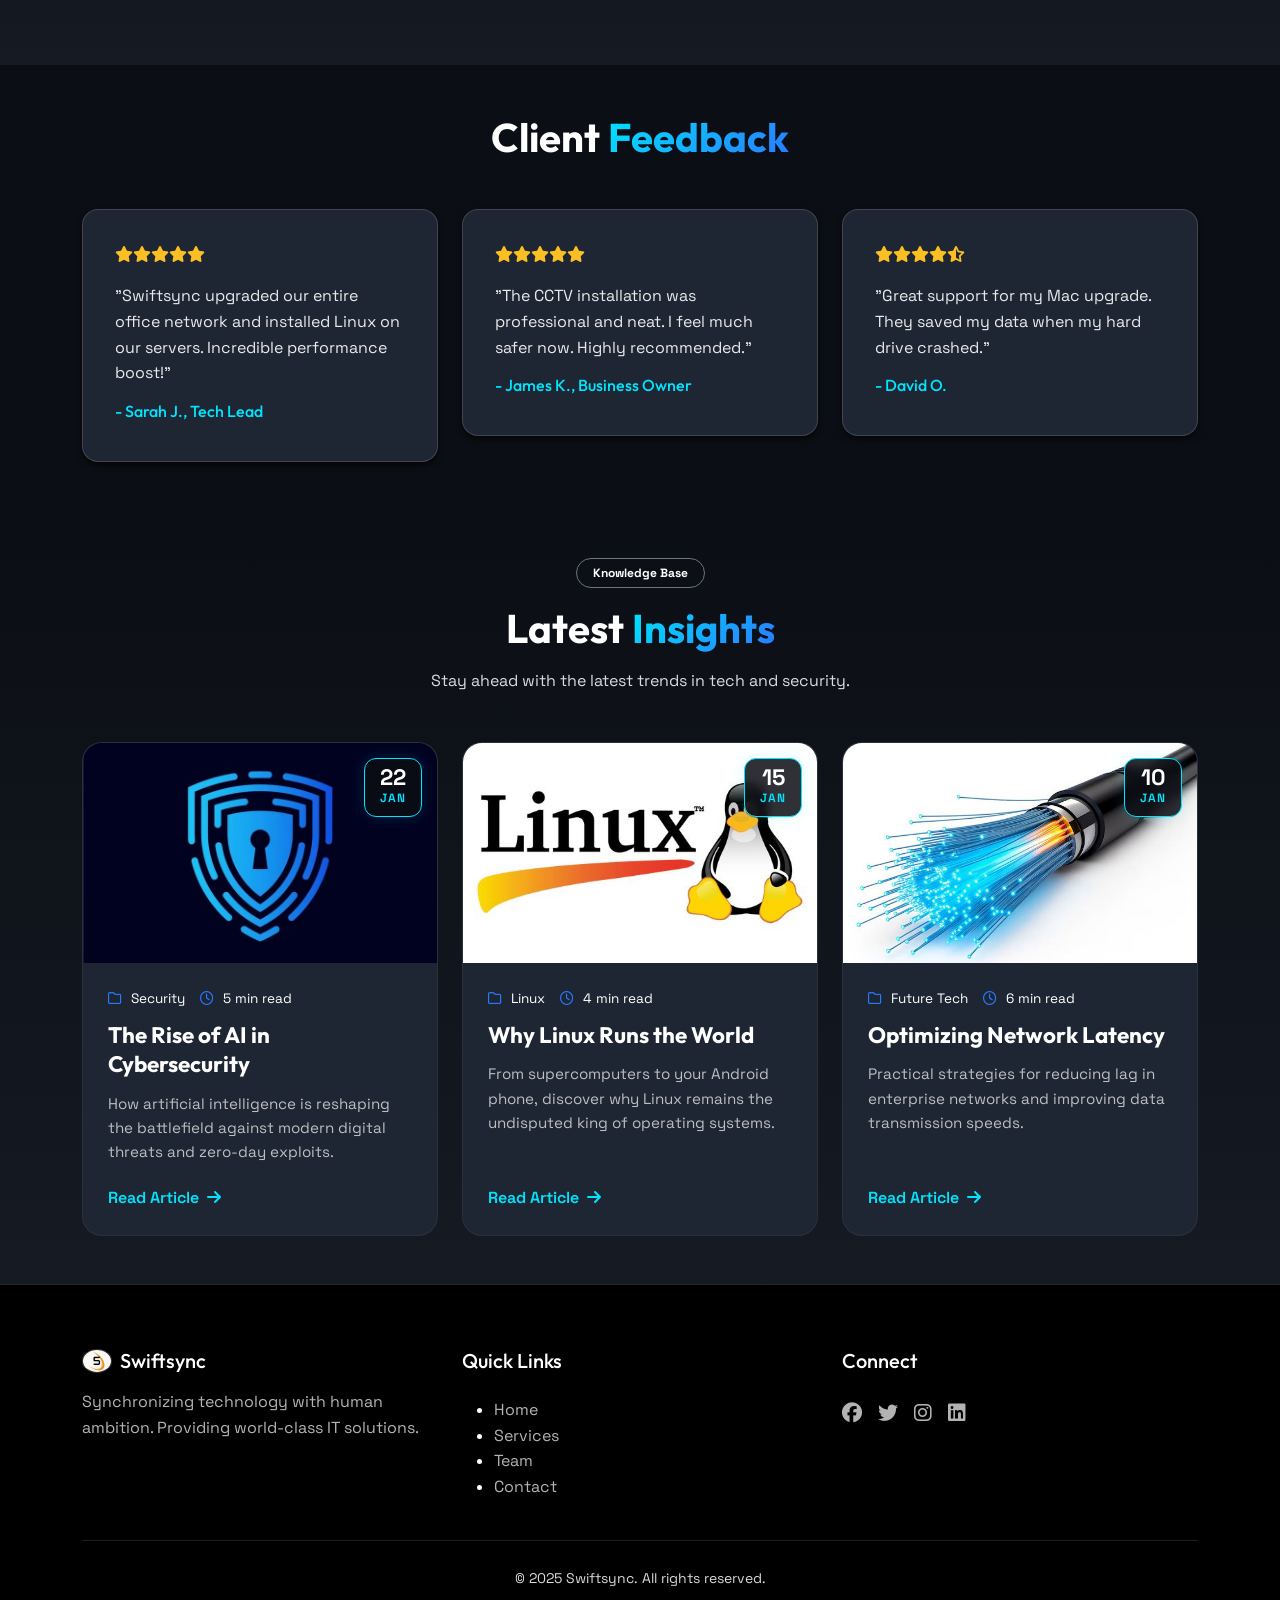
==== commit df9a24bd: "added gsap animations" ====
--- a/index.html
+++ b/index.html
@@ -137,6 +137,37 @@
         </div>
     </section>
 
+    <section class="py-5 web-showcase-section" id="web-showcase">
+        <div class="container">
+            <div class="row align-items-center">
+                <div class="col-lg-5 mb-5 mb-lg-0 reveal">
+                    <span class="badge rounded-pill border border-secondary text-secondary mb-3 px-3 py-2">Creative Engineering</span>
+                    <h2 class="section-title text-start">Code That <span class="text-gradient">Breathes</span></h2>
+                    <p class="text-muted mb-4">We don't just build websites; we engineer digital experiences. Watch our code come to life in real-time, showcasing the clean, efficient, and modern syntax we use to power your next big idea.</p>
+                    <ul class="list-unstyled text-muted">
+                        <li class="mb-3"><i class="material-icons text-secondary align-middle me-2">code</i> Custom Web Architecture</li>
+                        <li class="mb-3"><i class="material-icons text-secondary align-middle me-2">speed</i> Blazing Fast Performance</li>
+                        <li class="mb-3"><i class="material-icons text-secondary align-middle me-2">devices</i> Fully Responsive Design</li>
+                    </ul>
+                    <a href="contact.html" class="btn btn-outline-light mt-2 rounded-pill px-4">Start Your Build</a>
+                </div>
+                <div class="col-lg-7 reveal">
+                    <div class="mock-editor">
+                        <div class="editor-header">
+                            <div class="mac-dots">
+                                <span></span><span></span><span></span>
+                            </div>
+                            <div class="file-name">index.html</div>
+                        </div>
+                        <div class="editor-body">
+                            <pre><code id="typewriter"></code><span class="typed-cursor">|</span></pre>
+                        </div>
+                    </div>
+                </div>
+            </div>
+        </div>
+    </section>
+
     <section class="py-5" id="services">
         <div class="container">
             <div class="text-center mb-5 reveal">
--- a/styles.css
+++ b/styles.css
@@ -580,4 +580,111 @@
 .read-more:hover {
     color: var(--primary);
     gap: 12px;
+}
+/* ===== MOCK EDITOR (Premium Web Showcase) ===== */
+.web-showcase-section {
+    background: linear-gradient(180deg, var(--bg-body) 0%, var(--bg-surface) 100%);
+    border-top: 1px solid var(--border-light);
+    border-bottom: 1px solid var(--border-light);
+    overflow: hidden;
+}
+
+/* Justified text on small devices */
+@media (max-width: 991px) {
+    .web-showcase-section p.text-muted {
+        text-align: justify;
+        text-justify: inter-word;
+    }
+}
+
+.mock-editor {
+    background: #1e1e1e; /* Authentic VS Code Dark Background */
+    border: 1px solid rgba(255, 255, 255, 0.1);
+    border-radius: 12px;
+    /* Premium glowing shadow effect */
+    box-shadow: 0 15px 35px rgba(0, 0, 0, 0.6), 
+                0 0 20px rgba(0, 229, 255, 0.2), 
+                0 0 45px rgba(0, 229, 255, 0.1);
+    overflow: hidden;
+    font-family: 'Fira Code', 'Consolas', 'Courier New', Courier, monospace;
+    transition: box-shadow 0.4s ease;
+}
+
+.mock-editor:hover {
+    box-shadow: 0 15px 35px rgba(0, 0, 0, 0.8), 
+                0 0 30px rgba(0, 229, 255, 0.4), 
+                0 0 60px rgba(0, 229, 255, 0.2);
+}
+
+.editor-header {
+    background: #252526; /* VS Code Header Color */
+    padding: 12px 15px;
+    display: flex;
+    align-items: center;
+    border-bottom: 1px solid rgba(255, 255, 255, 0.05);
+    position: relative;
+}
+
+.mac-dots {
+    display: flex;
+    gap: 8px;
+}
+
+.mac-dots span {
+    width: 12px;
+    height: 12px;
+    border-radius: 50%;
+    display: inline-block;
+}
+
+.mac-dots span:nth-child(1) { background: #ff5f56; }
+.mac-dots span:nth-child(2) { background: #ffbd2e; }
+.mac-dots span:nth-child(3) { background: #27c93f; }
+
+.file-name {
+    position: absolute;
+    left: 50%;
+    transform: translateX(-50%);
+    color: #9cdcfe; /* VS Code Light Blue */
+    font-size: 0.85rem;
+    font-family: var(--font-body);
+    font-weight: 500;
+}
+
+.editor-body {
+    padding: 20px;
+    height: 300px;
+    overflow-y: auto;
+    background: #1e1e1e;
+}
+
+.editor-body pre {
+    margin: 0;
+    white-space: pre-wrap;
+    word-wrap: break-word;
+    font-size: 1rem;
+    line-height: 1.6;
+    /* Force monolithic/monospace font for the code */
+    font-family: 'Fira Code', 'Consolas', 'Monaco', 'Courier New', Courier, monospace !important;
+}
+
+/* Ensure the span elements generated by JS also inherit the monospace font */
+.editor-body pre span {
+    font-family: 'Fira Code', 'Consolas', 'Monaco', 'Courier New', Courier, monospace !important;
+}
+
+/* The Blinking Cursor */
+.typed-cursor {
+    font-weight: bold;
+    color: #d4d4d4; 
+    font-size: 1.1rem;
+    animation: blink 1s step-end infinite;
+    margin-left: 2px;
+    /* Match the cursor font to the code font */
+    font-family: 'Fira Code', 'Consolas', 'Monaco', 'Courier New', Courier, monospace !important;
+}
+
+@keyframes blink {
+    0%, 100% { opacity: 1; }
+    50% { opacity: 0; }
 }
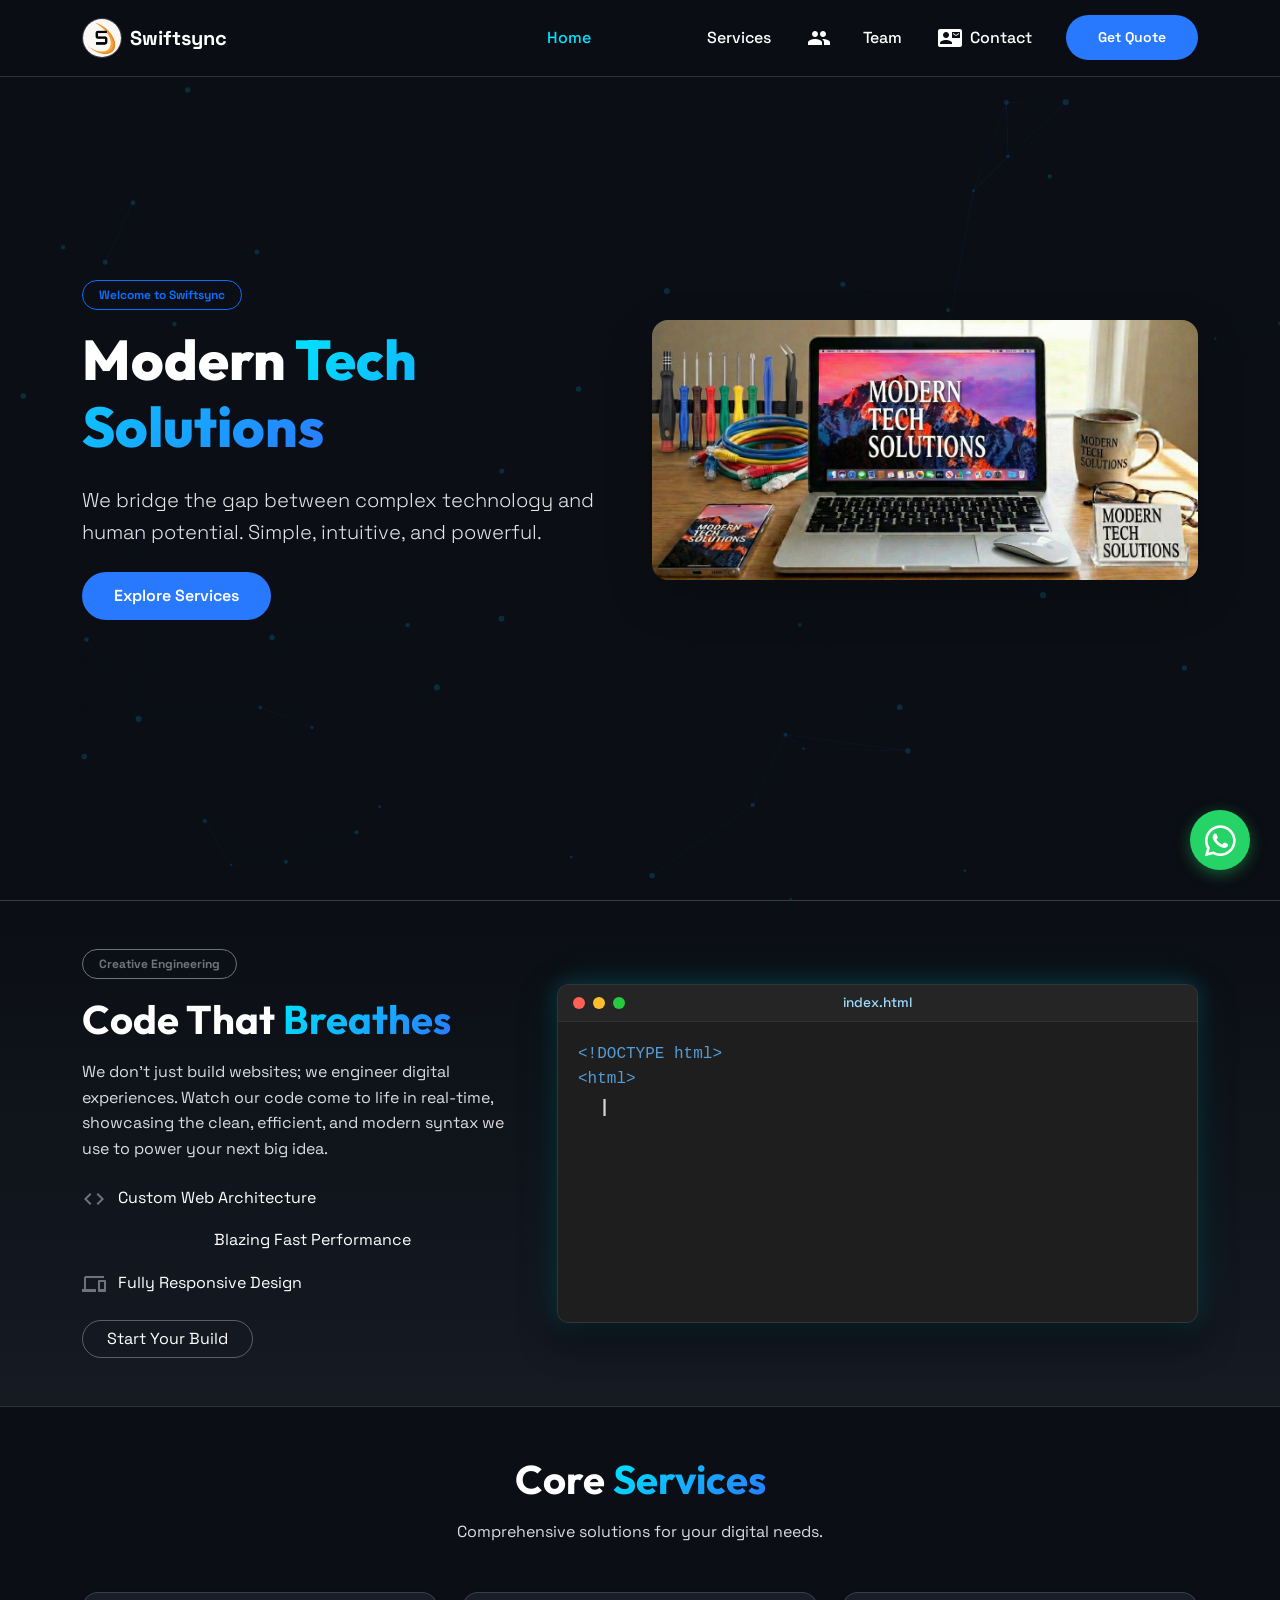
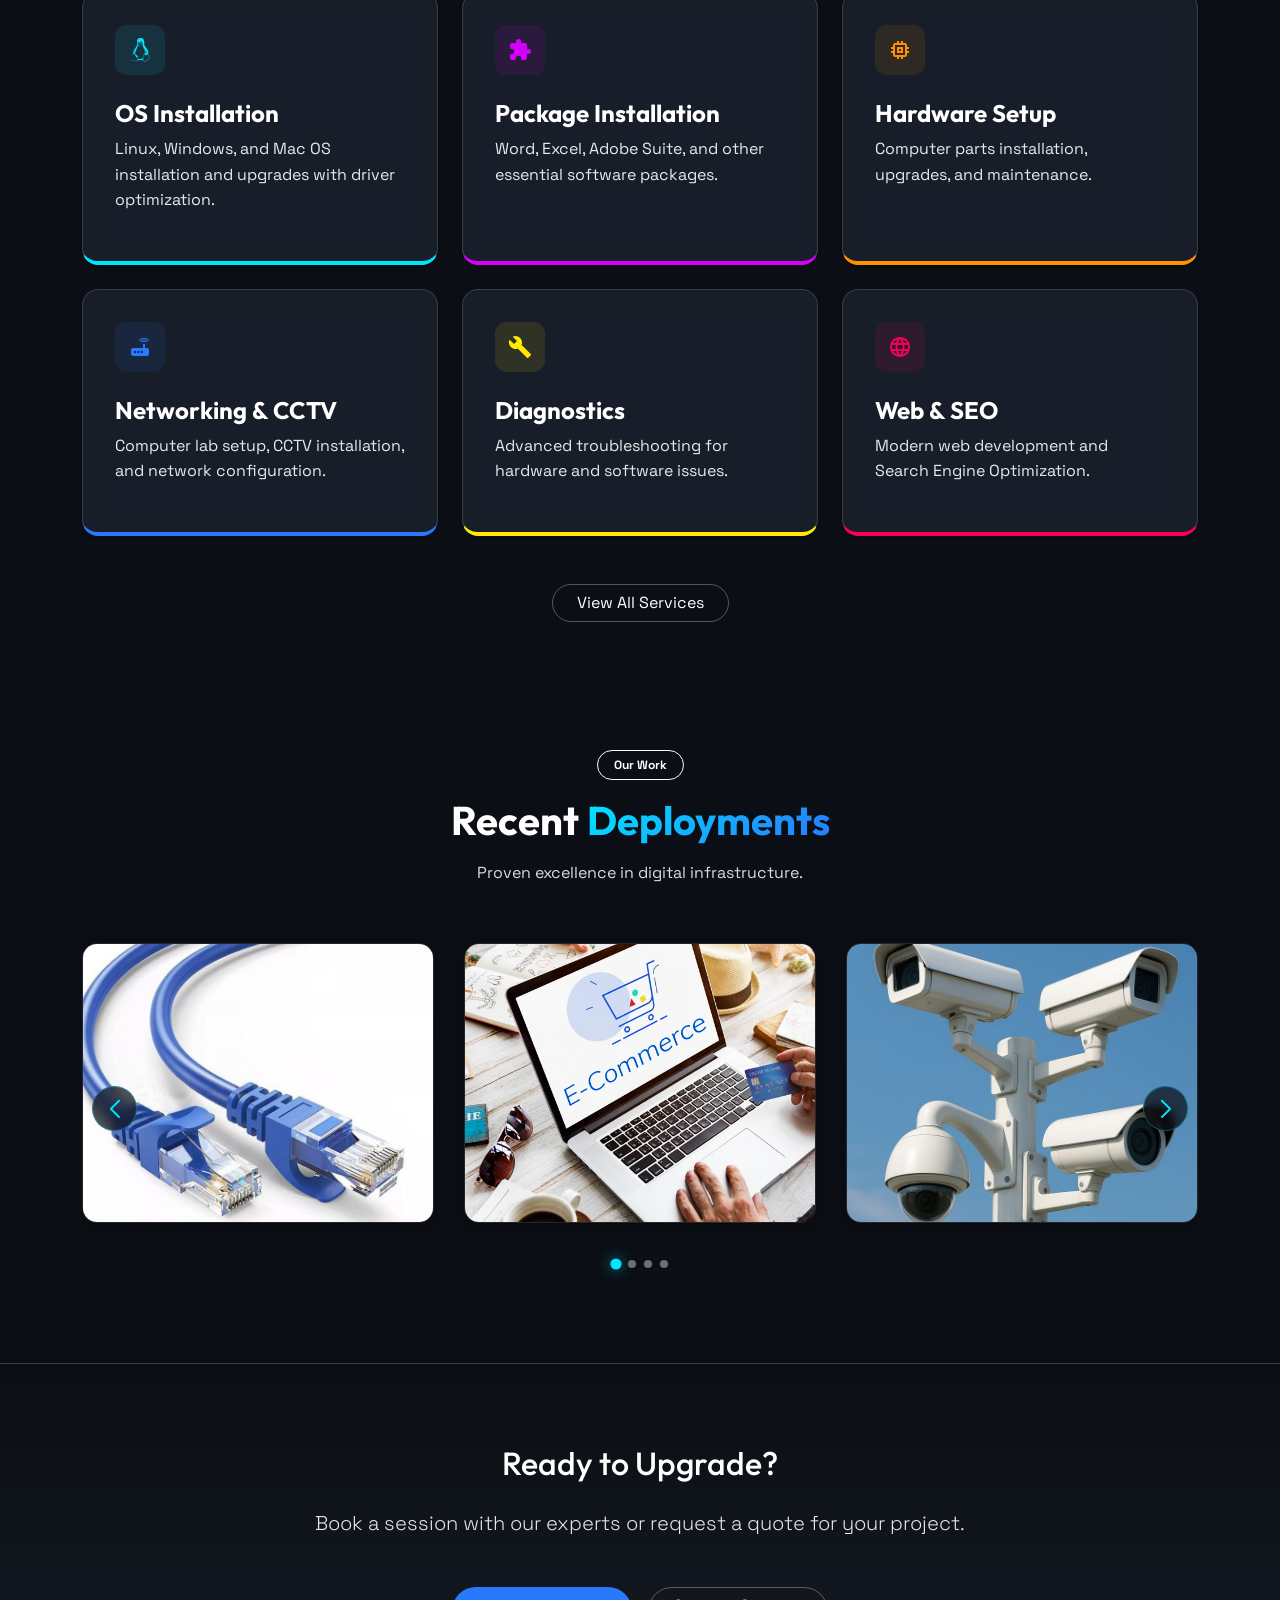
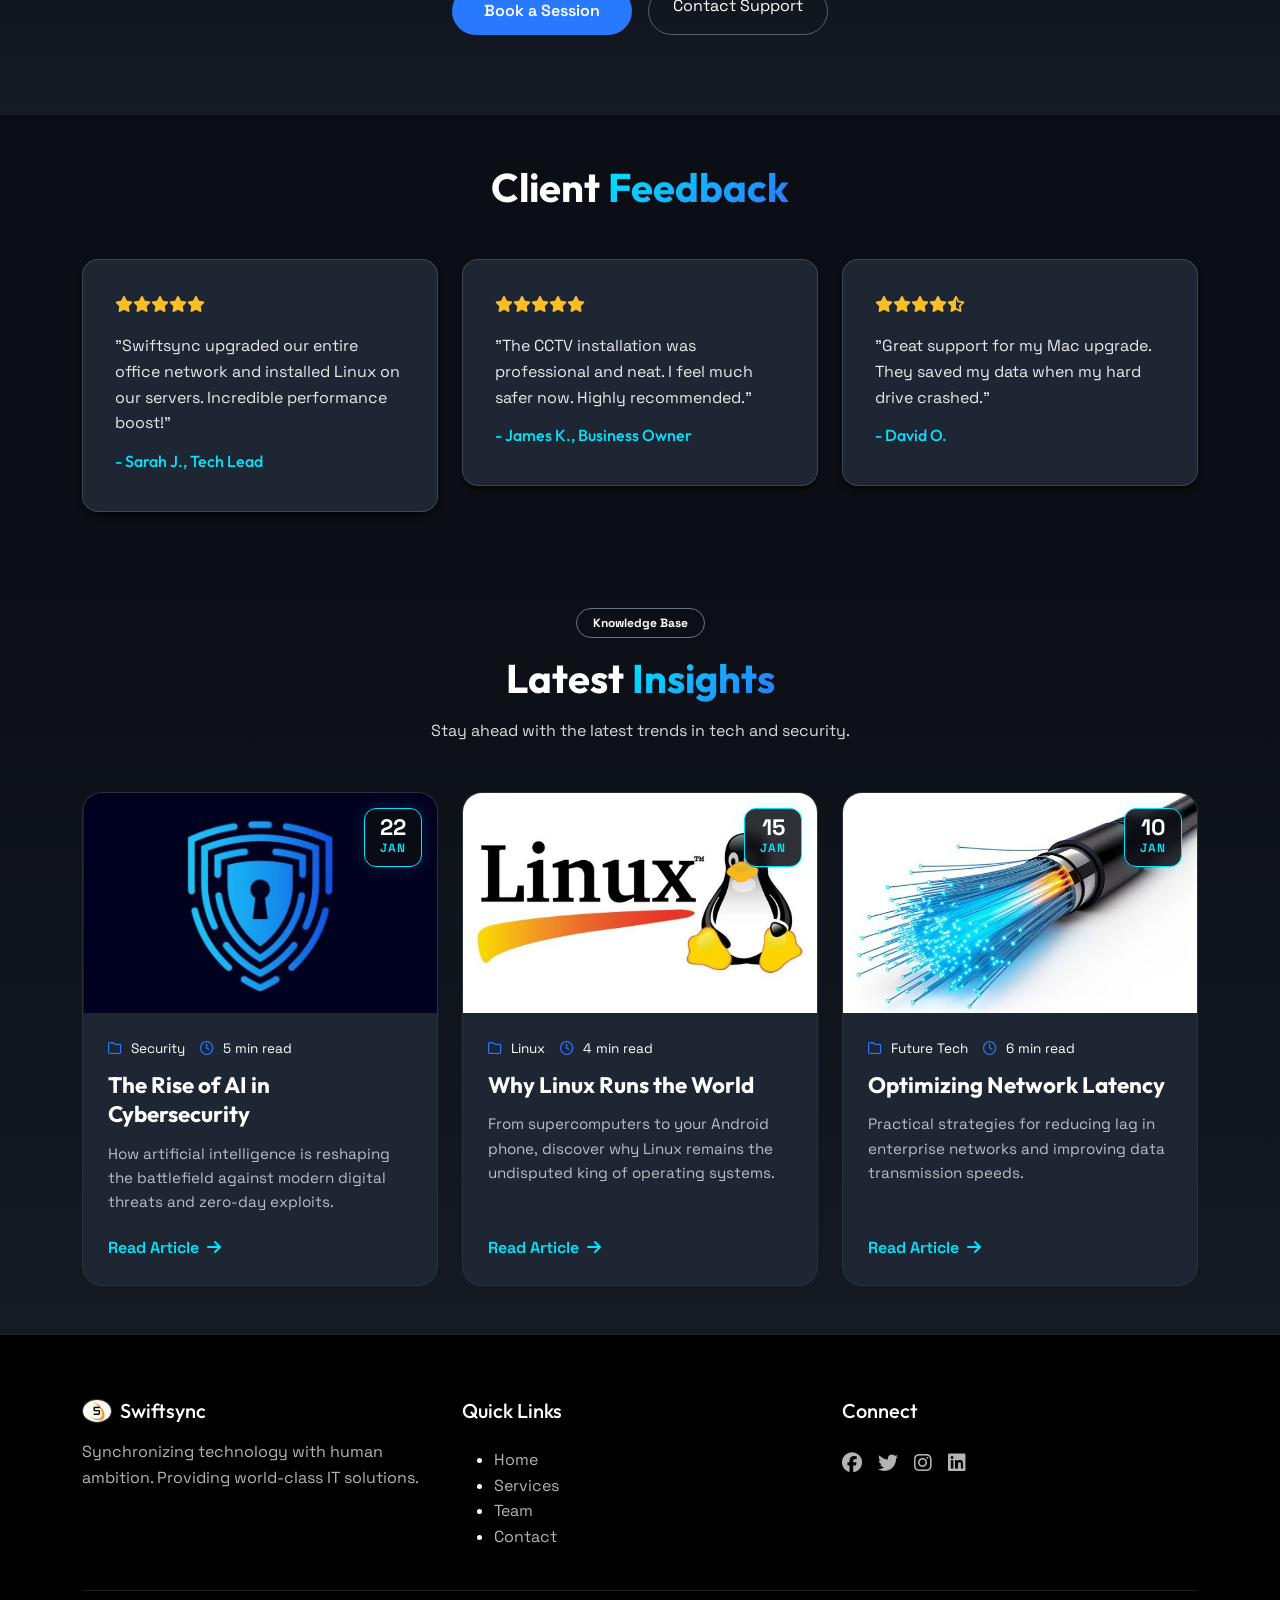
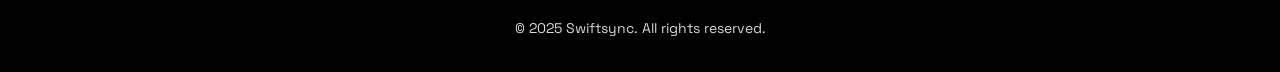
==== commit 8e6822cc: "Added emailJS" ====
--- a/index.html
+++ b/index.html
@@ -5,16 +5,36 @@
     <meta name="viewport" content="width=device-width, initial-scale=1.0">
     <meta name="description" content="Swiftsync - Modern Tech Solutions. OS Installation, Networking, and Web Development in Kenya.">
     <title>Swiftsync | Modern Tech Solutions</title>
+    <meta name="title" content="Swiftsync | Modern Tech Solutions">
+    <meta name="description" content="Synchronizing technology with human ambition. We provide OS installation, secure networking, CCTV, and next-gen web development in Kenya.">
+    <meta name="keywords" content="Swiftsync, IT solutions Kenya, network setup, web development, OS installation, CCTV installation Nairobi, tech support">
+
+    <meta property="og:type" content="website">
+    <meta property="og:url" content="https://swiftsync.co.ke/"> <meta property="og:title" content="Swiftsync | Modern Tech Solutions">
+    <meta property="og:description" content="Synchronizing technology with human ambition. Expert IT, networking, and web solutions.">
+    <meta property="og:image" content="https://swiftsync.co.ke/logo.jpg"> 
+
+    <meta property="twitter:card" content="summary_large_image">
+    <meta property="twitter:url" content="https://swiftsync.co.ke/">
+    <meta property="twitter:title" content="Swiftsync | Modern Tech Solutions">
+    <meta property="twitter:description" content="Expert IT, networking, and web solutions in Kenya.">
+    <meta property="twitter:image" content="https://swiftsync.co.ke/logo.jpg">
     
     <link href="https://fonts.googleapis.com/css2?family=Outfit:wght@300;400;500;700;800&family=Space+Grotesk:wght@300;400;600&display=swap" rel="stylesheet">
     <link href="https://fonts.googleapis.com/icon?family=Material+Icons" rel="stylesheet">
     <link rel="stylesheet" href="https://cdnjs.cloudflare.com/ajax/libs/font-awesome/6.4.0/css/all.min.css">
     <link href="https://cdn.jsdelivr.net/npm/bootstrap@5.3.0/dist/css/bootstrap.min.css" rel="stylesheet">
+    <link rel="stylesheet" href="https://cdn.jsdelivr.net/npm/swiper@10/swiper-bundle.min.css" />
     
     <link rel="stylesheet" href="styles.css">
 </head>
 <body>
-
+<div id="preloader">
+        <div class="loader-content">
+            <div class="neon-ring"></div>
+            <div class="loader-text">INITIALIZING...</div>
+        </div>
+    </div>
     <canvas id="neuron-canvas"></canvas>
 
     <div class="sidebar-overlay" id="sidebarOverlay"></div>
@@ -226,7 +246,7 @@
         </div>
     </section>
 
-    <section class="portfolio-section" id="portfolio">
+<section class="portfolio-section" id="portfolio">
         <div class="container">
             <div class="text-center mb-5 reveal">
                 <span class="badge border border-light text-white rounded-pill px-3 py-2 mb-3">Our Work</span>
@@ -234,45 +254,66 @@
                 <p class="text-muted">Proven excellence in digital infrastructure.</p>
             </div>
 
-            <div class="row g-4">
-                <div class="col-lg-4 col-md-6 reveal">
-                    <div class="project-card">
-                        <img src="Networkingcable.jpeg" alt="Server Setup" class="project-img">
-                        <div class="project-overlay">
-                            <div class="project-info">
-                                <span class="project-tag">Networking</span>
-                                <h3>Enterprise Server Lab</h3>
-                                <p>Complete rack installation and structured cabling for a Nairobi fintech firm.</p>
-                            </div>
-                        </div>
-                    </div>
-                </div>
-
-                <div class="col-lg-4 col-md-6 reveal">
-                    <div class="project-card">
-                        <img src="ecommerce.jpeg" alt="Web Dev" class="project-img">
-                        <div class="project-overlay">
-                            <div class="project-info">
-                                <span class="project-tag">Development</span>
-                                <h3>E-Commerce Platform</h3>
-                                <p>High-performance WordPress site with SEO optimization and payment integration.</p>
-                            </div>
-                        </div>
-                    </div>
-                </div>
-
-                <div class="col-lg-4 col-md-6 reveal">
-                    <div class="project-card">
-                        <img src="cctv.jpeg" alt="CCTV" class="project-img">
-                        <div class="project-overlay">
-                            <div class="project-info">
-                                <span class="project-tag">Security</span>
-                                <h3>Campus Surveillance</h3>
-                                <p>IP Camera network setup with remote monitoring for a local university.</p>
-                            </div>
-                        </div>
-                    </div>
-                </div>
+            <div class="swiper portfolioSwiper reveal">
+                <div class="swiper-wrapper">
+                    
+                    <div class="swiper-slide">
+                        <div class="project-card">
+                            <img src="Networkingcable.jpeg" alt="Server Setup" class="project-img">
+                            <div class="project-overlay">
+                                <div class="project-info">
+                                    <span class="project-tag">Networking</span>
+                                    <h3>Enterprise Server Lab</h3>
+                                    <p>Complete rack installation and structured cabling for a Nairobi fintech firm.</p>
+                                </div>
+                            </div>
+                        </div>
+                    </div>
+
+                    <div class="swiper-slide">
+                        <div class="project-card">
+                            <img src="ecommerce.jpeg" alt="Web Dev" class="project-img">
+                            <div class="project-overlay">
+                                <div class="project-info">
+                                    <span class="project-tag">Development</span>
+                                    <h3>E-Commerce Platform</h3>
+                                    <p>High-performance WordPress site with SEO optimization and payment integration.</p>
+                                </div>
+                            </div>
+                        </div>
+                    </div>
+
+                    <div class="swiper-slide">
+                        <div class="project-card">
+                            <img src="cctv.jpeg" alt="CCTV" class="project-img">
+                            <div class="project-overlay">
+                                <div class="project-info">
+                                    <span class="project-tag">Security</span>
+                                    <h3>Campus Surveillance</h3>
+                                    <p>IP Camera network setup with remote monitoring for a local university.</p>
+                                </div>
+                            </div>
+                        </div>
+                    </div>
+
+                    <div class="swiper-slide">
+                        <div class="project-card">
+                            <img src="Cybersec.jpeg" alt="Security" class="project-img">
+                            <div class="project-overlay">
+                                <div class="project-info">
+                                    <span class="project-tag">Cybersecurity</span>
+                                    <h3>Network Audit</h3>
+                                    <p>Comprehensive vulnerability assessment, firewall setup, and malware protection.</p>
+                                </div>
+                            </div>
+                        </div>
+                    </div>
+
+                </div>
+                
+                <div class="swiper-pagination"></div>
+                <div class="swiper-button-next"></div>
+                <div class="swiper-button-prev"></div>
             </div>
         </div>
     </section>
@@ -427,7 +468,17 @@
             </div>
         </div>
     </footer>
-
+<a href="https://wa.me/254721156350?text=Hello%20Swiftsync,%20I%20would%20like%20to%20inquire%20about%20your%20services." 
+       class="whatsapp-float" 
+       target="_blank" 
+       rel="noopener noreferrer"
+       title="Chat with us on WhatsApp">
+        <i class="fab fa-whatsapp"></i>
+    </a>
+    <button id="scrollTopBtn" class="scroll-top-btn" title="Go to top">
+        <i class="fas fa-chevron-up"></i>
+    </button>
+    <script src="https://cdn.jsdelivr.net/npm/swiper@10/swiper-bundle.min.js"></script>
     <script src="https://cdn.jsdelivr.net/npm/bootstrap@5.3.0/dist/js/bootstrap.bundle.min.js"></script>
     <script src="script.js"></script>
 </body>
--- a/styles.css
+++ b/styles.css
@@ -687,4 +687,266 @@
 @keyframes blink {
     0%, 100% { opacity: 1; }
     50% { opacity: 0; }
+}
+
+/* ========================================= */
+/* ===== 1. CUSTOM NEON SCROLLBAR ===== */
+/* ========================================= */
+::-webkit-scrollbar {
+    width: 12px; /* Width of the vertical scrollbar */
+    height: 8px; /* Height of the horizontal scrollbar */
+}
+
+::-webkit-scrollbar-track {
+    background: #0b0e14; /* Matches your dark body background */
+    border-left: 1px solid rgba(255, 255, 255, 0.05);
+}
+
+::-webkit-scrollbar-thumb {
+    background: linear-gradient(180deg, #00e5ff, #2979ff); /* Premium Cyan to Blue gradient */
+    border-radius: 10px;
+    border: 3px solid #0b0e14; /* Creates a nice padded "floating" effect */
+}
+
+::-webkit-scrollbar-thumb:hover {
+    background: linear-gradient(180deg, #00e5ff, #d500f9); /* Shifts to Cyan/Purple on hover */
+}
+
+
+/* ========================================= */
+/* ===== 2. FLOATING WHATSAPP BUTTON ===== */
+/* ========================================= */
+.whatsapp-float {
+    position: fixed;
+    width: 60px;
+    height: 60px;
+    bottom: 30px;
+    right: 30px;
+    background-color: #25d366; /* Official WhatsApp Green */
+    color: #FFF;
+    border-radius: 50px;
+    text-align: center;
+    font-size: 35px;
+    box-shadow: 0 4px 15px rgba(37, 211, 102, 0.4);
+    z-index: 1000;
+    display: flex;
+    align-items: center;
+    justify-content: center;
+    text-decoration: none;
+    transition: all 0.3s ease;
+    /* This adds the premium pulsing ring effect */
+    animation: pulse-wa 2s infinite; 
+}
+
+.whatsapp-float i {
+    margin-top: 2px; /* Perfectly centers the FontAwesome icon */
+}
+
+.whatsapp-float:hover {
+    color: #fff;
+    transform: scale(1.1) rotate(5deg);
+    box-shadow: 0 6px 20px rgba(37, 211, 102, 0.6);
+}
+
+/* The Glowing Pulse Animation */
+@keyframes pulse-wa {
+    0% { box-shadow: 0 0 0 0 rgba(37, 211, 102, 0.6); }
+    70% { box-shadow: 0 0 0 15px rgba(37, 211, 102, 0); }
+    100% { box-shadow: 0 0 0 0 rgba(37, 211, 102, 0); }
+}
+
+/* Move the button slightly on mobile so it doesn't block content */
+@media (max-width: 768px) {
+    .whatsapp-float {
+        width: 50px;
+        height: 50px;
+        bottom: 20px;
+        right: 20px;
+        font-size: 28px;
+    }
+}
+
+
+/* ========================================= */
+/* ===== 3. PREMIUM NEON PRELOADER ===== */
+/* ========================================= */
+#preloader {
+    position: fixed;
+    top: 0;
+    left: 0;
+    width: 100%;
+    height: 100%;
+    background-color: #0b0e14; /* Matches your ultra-dark theme */
+    z-index: 999999; /* Stays on top of absolutely everything, including navbars */
+    display: flex;
+    justify-content: center;
+    align-items: center;
+    transition: opacity 0.6s ease, visibility 0.6s ease;
+}
+
+.loader-content {
+    display: flex;
+    flex-direction: column;
+    align-items: center;
+    gap: 25px;
+}
+/* The Glowing Tech Ring */
+.neon-ring {
+    width: 65px;
+    height: 65px;
+    /* Creates a faint track for the spinner to travel on */
+    border: 3px solid rgba(41, 121, 255, 0.15); 
+    border-top-color: #2979ff; /* Premium Blue */
+    border-right-color: #2979ff; /* Premium Blue */
+    border-radius: 50%;
+    background-color: #000000; /* Forces the inside to be pure black */
+    animation: spin-ring 1s linear infinite; /* Smooth, continuous spin */
+    /* Outer blue glow only, removed the inset shadow so the inside stays black */
+    box-shadow: 0 0 15px rgba(41, 121, 255, 0.6); 
+}
+
+/* The Loading Text */
+.loader-text {
+    font-family: 'Space Grotesk', 'Courier New', monospace;
+    color: #2979ff; /* Matched the text to the blue ring */
+    letter-spacing: 6px;
+    font-size: 0.9rem;
+    font-weight: 600;
+    animation: pulse-text 1.5s ease-in-out infinite alternate;
+}
+
+@keyframes spin-ring {
+    0% { transform: rotate(0deg); }
+    100% { transform: rotate(360deg); }
+}
+
+@keyframes pulse-text {
+    0% { opacity: 0.4; text-shadow: 0 0 5px rgba(41, 121, 255, 0.2); }
+    100% { opacity: 1; text-shadow: 0 0 15px rgba(41, 121, 255, 0.9); }
+}
+/* ========================================= */
+/* ===== 4. SCROLL TO TOP BUTTON ====== */
+/* ========================================= */
+.scroll-top-btn {
+    position: fixed;
+    /* Pushed up to sit exactly above the WhatsApp button */
+    bottom: 105px; 
+    /* Aligned to the center of the WhatsApp button */
+    right: 35px; 
+    width: 50px;
+    height: 50px;
+    background: rgba(11, 14, 20, 0.8); /* Dark glassmorphism */
+    backdrop-filter: blur(8px);
+    color: #00e5ff; /* Cyan icon */
+    border: 1px solid #00e5ff;
+    border-radius: 50%;
+    font-size: 20px;
+    cursor: pointer;
+    z-index: 999;
+    display: flex;
+    justify-content: center;
+    align-items: center;
+    /* Hidden by default until JS adds the 'show' class */
+    opacity: 0;
+    visibility: hidden; 
+    transform: translateY(20px);
+    transition: all 0.4s cubic-bezier(0.68, -0.55, 0.265, 1.55);
+    box-shadow: 0 0 15px rgba(0, 229, 255, 0.2);
+}
+
+/* Class added by JS when scrolling down */
+.scroll-top-btn.show {
+    opacity: 1;
+    visibility: visible;
+    transform: translateY(0);
+}
+
+.scroll-top-btn:hover {
+    background: #00e5ff;
+    color: #0b0e14;
+    box-shadow: 0 0 25px rgba(0, 229, 255, 0.6);
+    transform: translateY(-5px); /* Pops up slightly when hovered */
+}
+
+/* Adjust spacing for mobile so they stack nicely on small screens too */
+@media (max-width: 768px) {
+    .scroll-top-btn {
+        bottom: 85px; /* Stacked above the smaller mobile WA button */
+        right: 25px; /* Centered with the smaller mobile WA button */
+        width: 40px;
+        height: 40px;
+        font-size: 16px;
+    }
+}
+/* ========================================= */
+/* ===== 5. PORTFOLIO SWIPER SLIDER ======= */
+/* ========================================= */
+.portfolioSwiper {
+    padding-bottom: 60px; /* Gives space for the pagination dots at the bottom */
+    padding-top: 10px;
+}
+
+/* Customizing the Swiper Dots */
+.swiper-pagination-bullet {
+    background: #ffffff;
+    opacity: 0.4;
+    transition: all 0.3s ease;
+}
+
+.swiper-pagination-bullet-active {
+    background: #00e5ff;
+    opacity: 1;
+    transform: scale(1.4);
+    box-shadow: 0 0 10px rgba(0, 229, 255, 0.6);
+}
+
+/* Customizing the Swiper Arrows */
+.swiper-button-next, .swiper-button-prev {
+    color: #00e5ff;
+    background: rgba(11, 14, 20, 0.7);
+    backdrop-filter: blur(5px);
+    width: 45px;
+    height: 45px;
+    border-radius: 50%;
+    border: 1px solid rgba(0, 229, 255, 0.3);
+    transition: all 0.3s ease;
+}
+
+.swiper-button-next:hover, .swiper-button-prev:hover {
+    background: #00e5ff;
+    color: #0b0e14;
+    box-shadow: 0 0 15px rgba(0, 229, 255, 0.6);
+}
+
+.swiper-button-next::after, .swiper-button-prev::after {
+    font-size: 18px;
+    font-weight: 800;
+}
+
+/* Make the cards compact and uniformly sized */
+.portfolioSwiper .swiper-slide {
+    height: 280px; /* This reduces the height. You can change this number (e.g., 280px or 350px) to get the exact size you want! */
+    display: flex;
+    justify-content: center;
+}
+
+.portfolioSwiper .project-card {
+    width: 100%;
+    height: 100%;
+    max-width: 400px; /* Prevents the cards from getting too wide/stretched on big screens */
+    margin: 0 auto;
+    border-radius: 15px;
+    overflow: hidden;
+}
+
+.portfolioSwiper .project-img {
+    width: 100%;
+    height: 100%;
+    object-fit: cover; /* Ensures the image fills the smaller box perfectly without looking squished */
+    transition: transform 0.5s ease;
+}
+
+/* Optional: Adds a slight zoom effect to the image when you hover over the smaller card */
+.portfolioSwiper .project-card:hover .project-img {
+    transform: scale(1.1);
 }
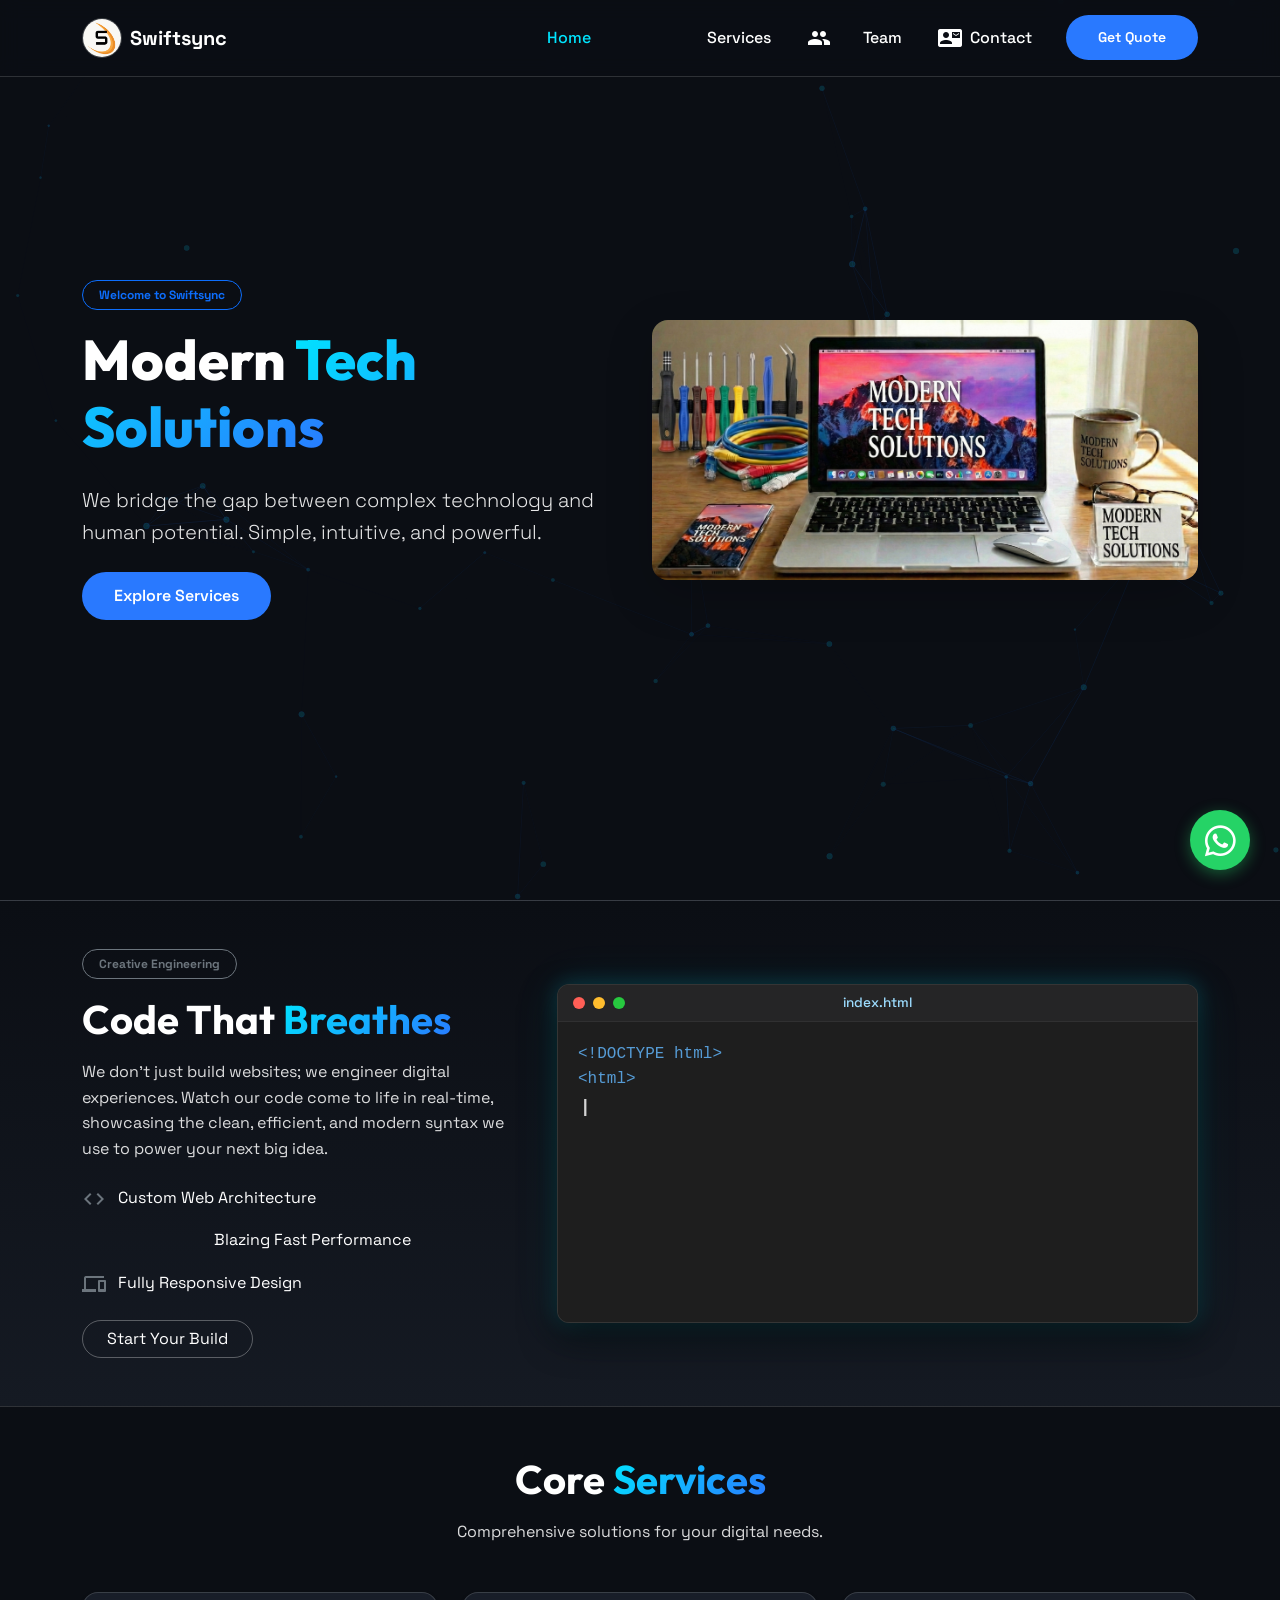
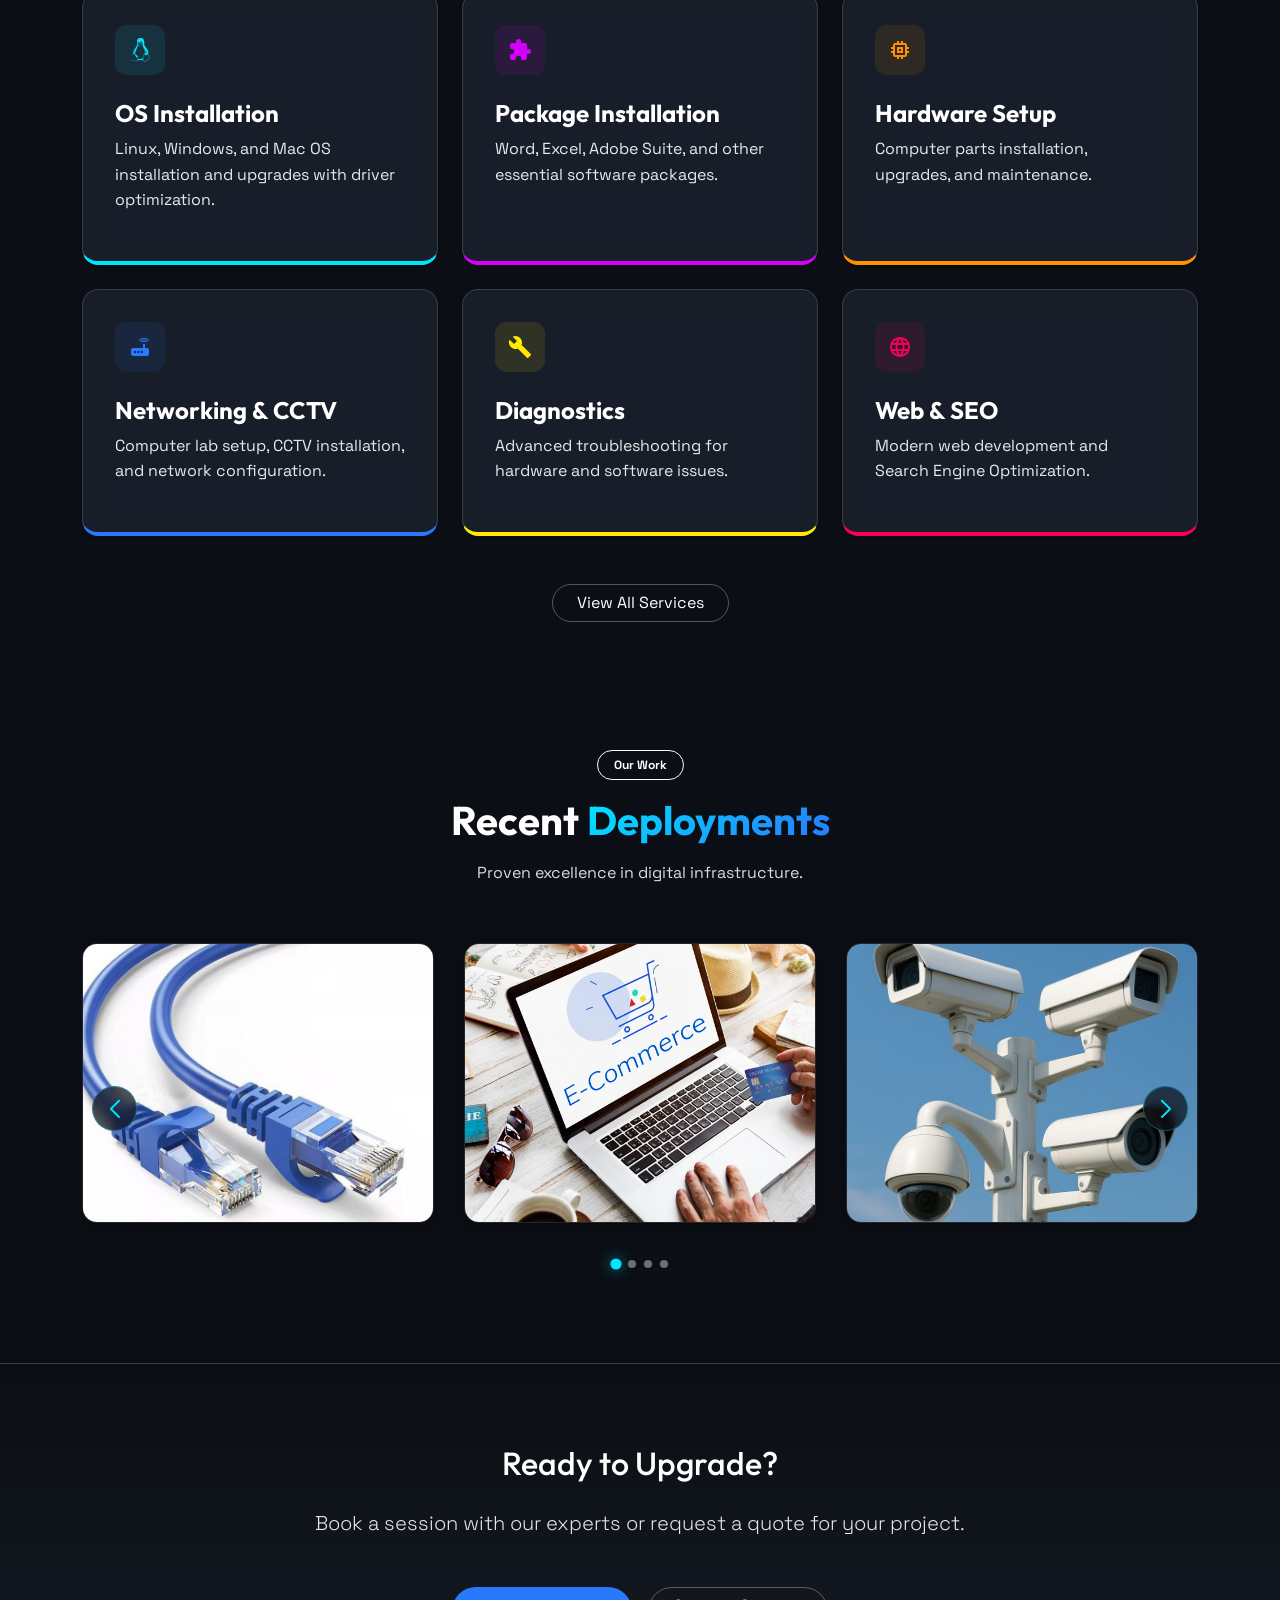
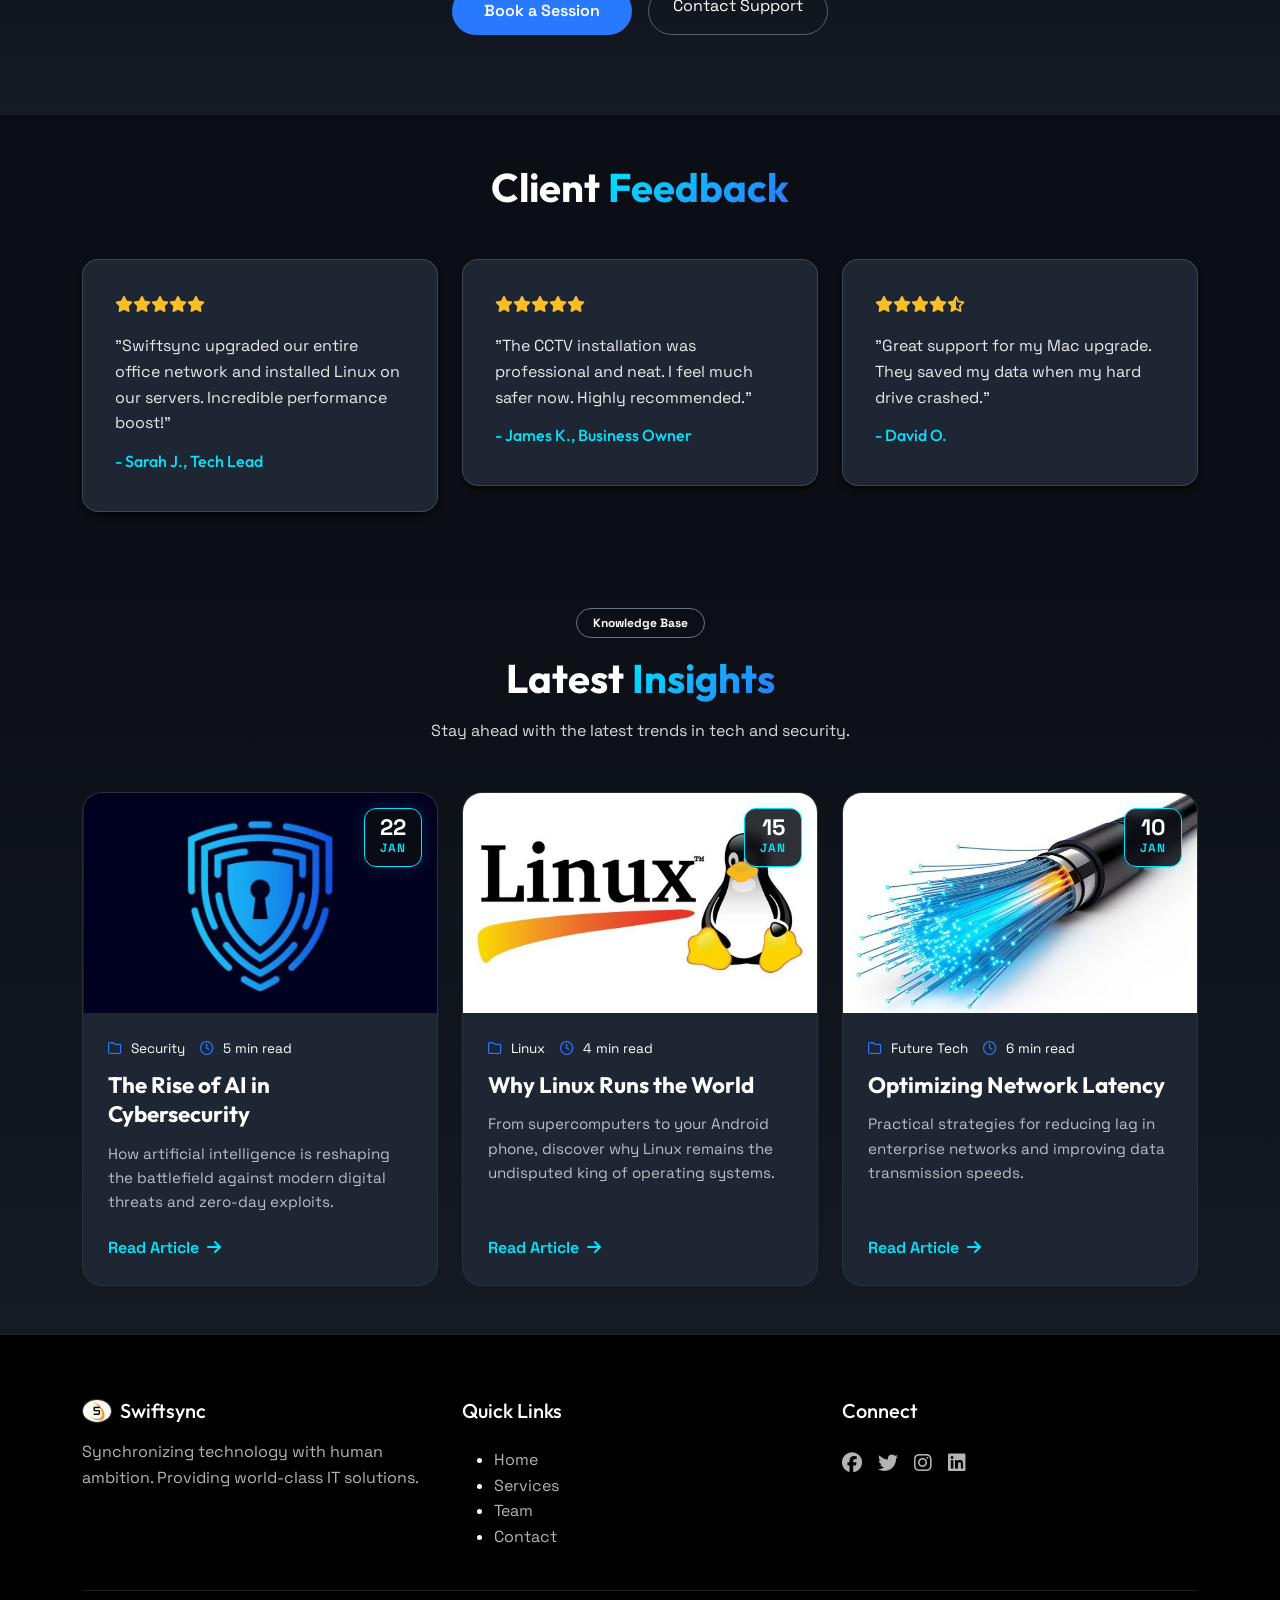
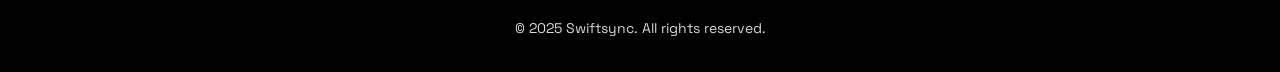
==== commit ea5fe160: "removed flower burst function" ====
--- a/index.html
+++ b/index.html
@@ -27,6 +27,7 @@
     <link rel="stylesheet" href="https://cdn.jsdelivr.net/npm/swiper@10/swiper-bundle.min.css" />
     
     <link rel="stylesheet" href="styles.css">
+    <link rel="canonical" href="https://swiftsync.co.ke/" />
 </head>
 <body>
 <div id="preloader">
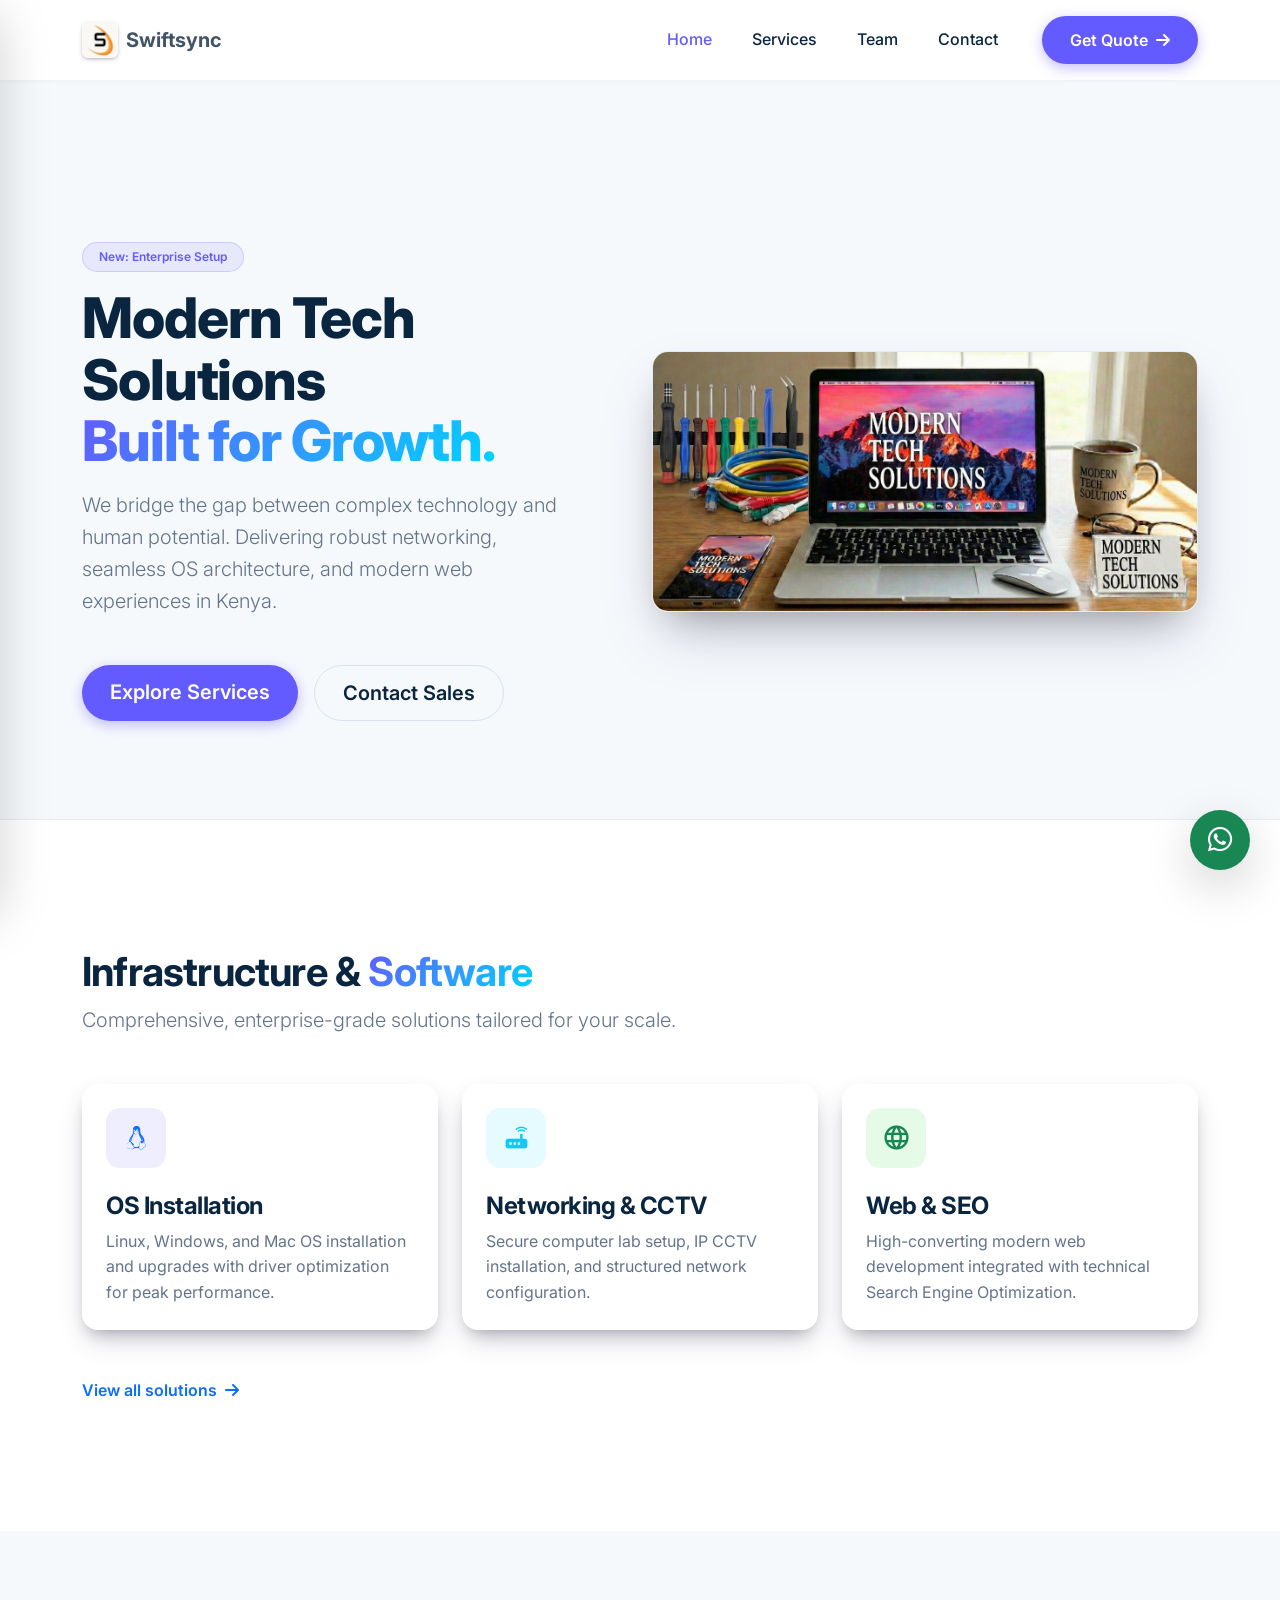
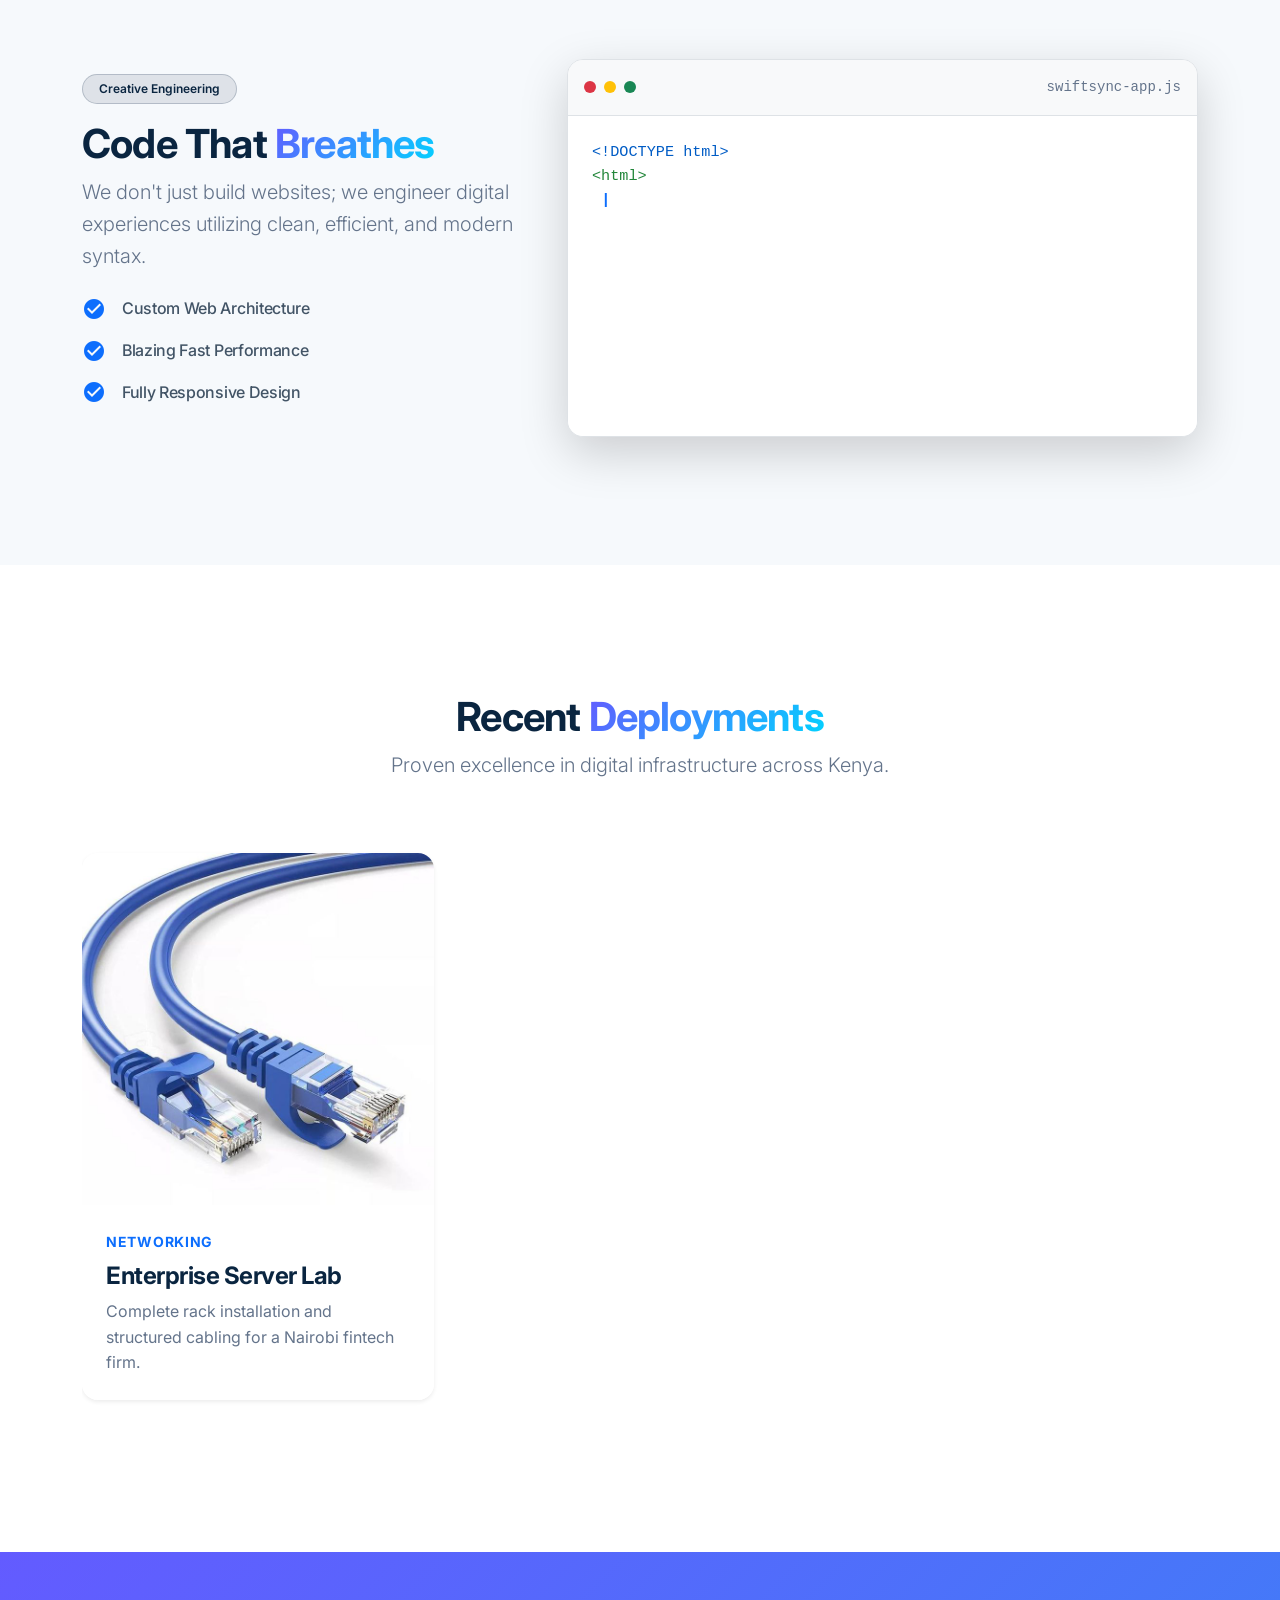
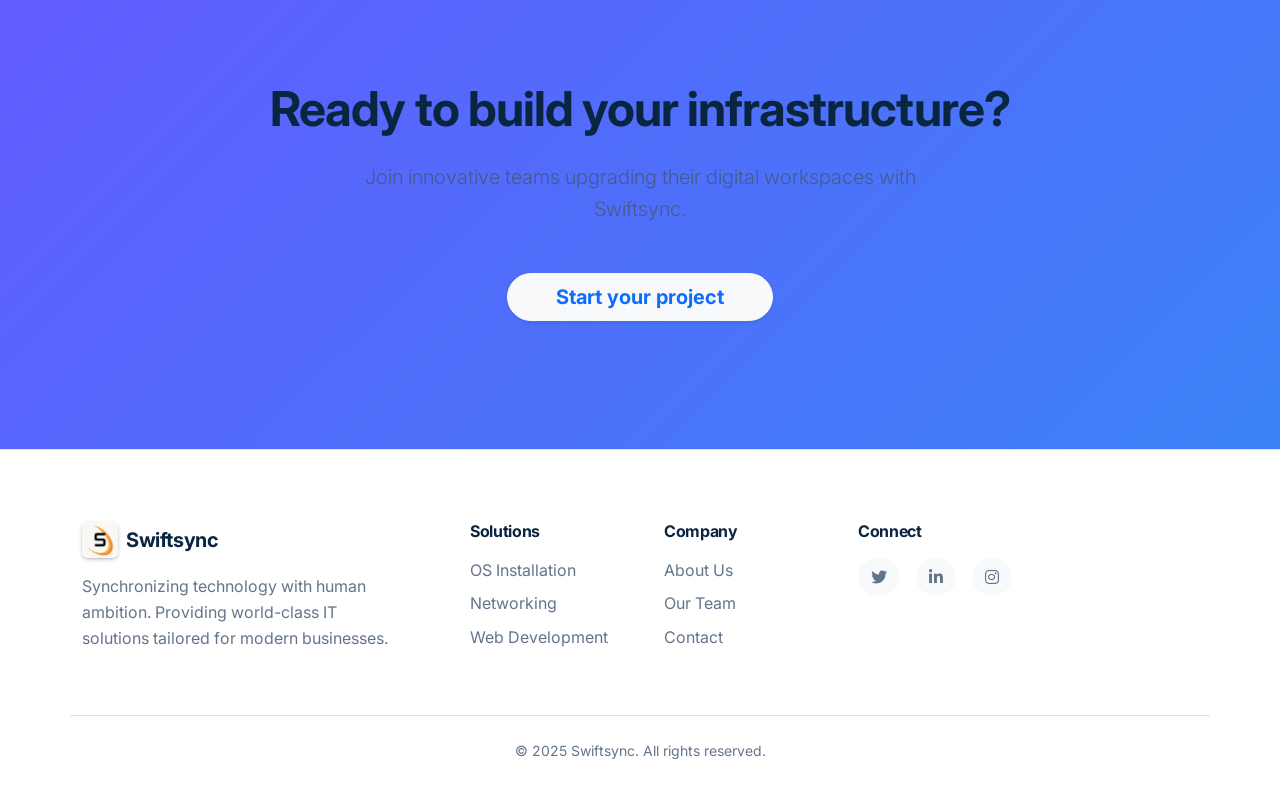
==== commit 5ca77594: "updated ui/ux" ====
--- a/index.html
+++ b/index.html
@@ -5,22 +5,14 @@
     <meta name="viewport" content="width=device-width, initial-scale=1.0">
     <meta name="description" content="Swiftsync - Modern Tech Solutions. OS Installation, Networking, and Web Development in Kenya.">
     <title>Swiftsync | Modern Tech Solutions</title>
-    <meta name="title" content="Swiftsync | Modern Tech Solutions">
-    <meta name="description" content="Synchronizing technology with human ambition. We provide OS installation, secure networking, CCTV, and next-gen web development in Kenya.">
-    <meta name="keywords" content="Swiftsync, IT solutions Kenya, network setup, web development, OS installation, CCTV installation Nairobi, tech support">
-
-    <meta property="og:type" content="website">
-    <meta property="og:url" content="https://swiftsync.co.ke/"> <meta property="og:title" content="Swiftsync | Modern Tech Solutions">
-    <meta property="og:description" content="Synchronizing technology with human ambition. Expert IT, networking, and web solutions.">
-    <meta property="og:image" content="https://swiftsync.co.ke/logo.jpg"> 
-
-    <meta property="twitter:card" content="summary_large_image">
-    <meta property="twitter:url" content="https://swiftsync.co.ke/">
-    <meta property="twitter:title" content="Swiftsync | Modern Tech Solutions">
-    <meta property="twitter:description" content="Expert IT, networking, and web solutions in Kenya.">
-    <meta property="twitter:image" content="https://swiftsync.co.ke/logo.jpg">
-    
-    <link href="https://fonts.googleapis.com/css2?family=Outfit:wght@300;400;500;700;800&family=Space+Grotesk:wght@300;400;600&display=swap" rel="stylesheet">
+    
+    <!-- Open Graph & Twitter Meta Tags omitted for brevity (keep your originals here) -->
+    
+    <!-- Stripe-esque Typography: Inter -->
+    <link rel="preconnect" href="https://fonts.googleapis.com">
+    <link rel="preconnect" href="https://fonts.gstatic.com" crossorigin>
+    <link href="https://fonts.googleapis.com/css2?family=Inter:wght@300;400;500;600;700;800&display=swap" rel="stylesheet">
+    
     <link href="https://fonts.googleapis.com/icon?family=Material+Icons" rel="stylesheet">
     <link rel="stylesheet" href="https://cdnjs.cloudflare.com/ajax/libs/font-awesome/6.4.0/css/all.min.css">
     <link href="https://cdn.jsdelivr.net/npm/bootstrap@5.3.0/dist/css/bootstrap.min.css" rel="stylesheet">
@@ -29,456 +21,269 @@
     <link rel="stylesheet" href="styles.css">
     <link rel="canonical" href="https://swiftsync.co.ke/" />
 </head>
-<body>
-<div id="preloader">
-        <div class="loader-content">
-            <div class="neon-ring"></div>
-            <div class="loader-text">INITIALIZING...</div>
+<body class="light-theme">
+
+    <!-- Premium Minimalist Preloader -->
+    <div id="preloader" class="premium-loader-wrapper">
+        <div class="premium-loader">
+            <svg class="spinner" viewBox="0 0 50 50">
+                <circle class="path" cx="25" cy="25" r="20" fill="none" stroke-width="4"></circle>
+            </svg>
+            <div class="loader-text">Loading Swiftsync</div>
         </div>
     </div>
-    <canvas id="neuron-canvas"></canvas>
+
+    <!-- Soft Animated Gradient Background (Replaces Neuron Canvas) -->
+    <canvas id="gradient-canvas"></canvas>
 
     <div class="sidebar-overlay" id="sidebarOverlay"></div>
 
-    <nav class="sidebar" id="sidebar">
-        <div class="sidebar-header">
-            <a class="navbar-brand d-flex align-items-center" href="index.html">
-                <img src="logo.jpg" alt="Logo">
+    <!-- Sidebar (Light Theme) -->
+    <nav class="sidebar bg-white shadow-lg" id="sidebar">
+        <div class="sidebar-header border-bottom">
+            <a class="navbar-brand d-flex align-items-center text-dark fw-bold" href="index.html">
+                <img src="logo.jpg" alt="Swiftsync Logo" class="rounded logo-sm">
                 <span class="ms-2">Swiftsync</span>
             </a>
-            <button class="sidebar-close" id="sidebarClose">
+            <button class="btn btn-light rounded-circle sidebar-close" id="sidebarClose">
                 <span class="material-icons">close</span>
             </button>
         </div>
-        <ul class="sidebar-nav">
-            <li class="nav-item">
-                <a class="nav-link active" href="index.html"><span class="material-icons">house</span> Home</a>
-            </li>
-            <li class="nav-item">
-                <a class="nav-link" href="services.html"><span class="material-icons">hub</span> Services</a>
-            </li>
-            <li class="nav-item">
-                <a class="nav-link" href="staff.html"><span class="material-icons">groups</span> Team</a>
-            </li>
-            <li class="nav-item">
-                <a class="nav-link" href="contact.html"><span class="material-icons">contact_mail</span> Contact</a>
-            </li>
-            <li class="nav-item">
-                <a class="nav-link" href="cv.html"><span class="material-icons">description</span> CV</a>
-            </li>
+        <ul class="sidebar-nav pt-3">
+            <li class="nav-item"><a class="nav-link text-dark fw-medium" href="index.html"><span class="material-icons text-primary me-2">house</span> Home</a></li>
+            <li class="nav-item"><a class="nav-link text-secondary" href="services.html"><span class="material-icons me-2">hub</span> Services</a></li>
+            <li class="nav-item"><a class="nav-link text-secondary" href="staff.html"><span class="material-icons me-2">groups</span> Team</a></li>
+            <li class="nav-item"><a class="nav-link text-secondary" href="contact.html"><span class="material-icons me-2">contact_mail</span> Contact</a></li>
         </ul>
     </nav>
 
-    <nav class="navbar navbar-expand-lg fixed-top">
+    <!-- Glassmorphism/White Navbar -->
+    <nav class="navbar navbar-expand-lg fixed-top premium-navbar">
         <div class="container">
-            <button class="sidebar-toggle me-3" type="button" id="sidebarToggle">
+            <button class="btn btn-light d-lg-none me-3 shadow-sm rounded-circle p-2 d-flex align-items-center justify-content-center" type="button" id="sidebarToggle">
                 <span class="material-icons">menu</span>
             </button>
 
-            <a class="navbar-brand d-flex align-items-center" href="index.html">
-                <img src="logo.jpg" alt="Logo">
-                <span class="ms-2">Swiftsync</span>
+            <a class="navbar-brand d-flex align-items-center fw-bold text-dark" href="index.html">
+                <img src="logo.jpg" alt="Logo" class="rounded logo-sm">
+                <span class="ms-2 brand-text">Swiftsync</span>
             </a>
             
             <div class="collapse navbar-collapse" id="navbarNav">
-                <ul class="navbar-nav ms-auto">
-                    <li class="nav-item"><a class="nav-link active" href="index.html"><i class="material-icons">house</i> Home</a></li>
-                    <li class="nav-item"><a class="nav-link" href="services.html"><i class="material-icons">hub</i> Services</a></li>
-                    <li class="nav-item"><a class="nav-link" href="staff.html"><i class="material-icons">groups</i> Team</a></li>
-                    <li class="nav-item"><a class="nav-link" href="contact.html"><i class="material-icons">contact_mail</i> Contact</a></li>
+                <ul class="navbar-nav ms-auto fw-medium">
+                    <li class="nav-item"><a class="nav-link active" href="index.html">Home</a></li>
+                    <li class="nav-item"><a class="nav-link" href="services.html">Services</a></li>
+                    <li class="nav-item"><a class="nav-link" href="staff.html">Team</a></li>
+                    <li class="nav-item"><a class="nav-link" href="contact.html">Contact</a></li>
                 </ul>
-                <a href="contact.html" class="btn btn-primary ms-3 btn-sm rounded-pill">Get Quote</a>
+                <a href="contact.html" class="btn btn-primary premium-btn ms-4">Get Quote <i class="fas fa-arrow-right ms-1"></i></a>
             </div>
         </div>
     </nav>
 
-    <section id="home" class="hero-section">
-        <div class="carousel-slide active" id="slide1">
-            <div class="container">
-                <div class="row align-items-center">
-                    <div class="col-lg-6">
-                        <span class="badge rounded-pill border border-primary text-primary mb-3 px-3 py-2">Welcome to Swiftsync</span>
-                        <h1 class="display-title">Modern <span class="text-gradient">Tech Solutions</span></h1>
-                        <p class="lead text-muted mb-4">We bridge the gap between complex technology and human potential. Simple, intuitive, and powerful.</p>
-                        <a href="services.html" class="btn btn-primary">Explore Services</a>
-                    </div>
-                    <div class="col-lg-6 text-center d-none d-lg-block">
-                        <img src="Moderntech1.png" class="img-fluid rounded-4 shadow-lg hero-img" alt="Tech">
-                    </div>
-                </div>
-            </div>
-        </div>
-
-        <div class="carousel-slide" id="slide2">
-            <div class="container">
-                <div class="row align-items-center">
-                    <div class="col-lg-6">
-                        <span class="badge rounded-pill border border-info text-info mb-3 px-3 py-2">System Architecture</span>
-                        <h1 class="display-title">OS <span class="text-gradient">Mastery</span></h1>
-                        <p class="lead text-muted mb-4">Expert installation for Linux (Kali, Ubuntu), Windows, and macOS. Optimized for speed.</p>
-                        <a href="services.html" class="btn btn-primary">View OS Options</a>
-                    </div>
-                    <div class="col-lg-6 text-center d-none d-lg-block">
-                         <i class="material-icons text-white" style="font-size: 200px;">settings_system_daydream</i>
-                    </div>
-                </div>
-            </div>
-        </div>
-
-        <div class="carousel-slide" id="slide3">
-            <div class="container">
-                <div class="row align-items-center">
-                    <div class="col-lg-6">
-                        <span class="badge rounded-pill border border-danger text-danger mb-3 px-3 py-2">Security First</span>
-                        <h1 class="display-title">Secure <span class="text-gradient">Networking</span></h1>
-                        <p class="lead text-muted mb-4">CCTV installation, Lab setup, and advanced diagnostics to keep you safe online.</p>
-                        <a href="contact.html" class="btn btn-primary">Secure Now</a>
-                    </div>
-                    <div class="col-lg-6 text-center d-none d-lg-block">
-                         <i class="material-icons text-white" style="font-size: 200px;">shield</i>
-                    </div>
-                </div>
-            </div>
-        </div>
-
-        <div class="carousel-slide" id="slide4">
-            <div class="container">
-                <div class="row align-items-center">
-                    <div class="col-lg-6">
-                        <span class="badge rounded-pill border border-success text-success mb-3 px-3 py-2">Growth</span>
-                        <h1 class="display-title">Web & <span class="text-gradient">SEO</span></h1>
-                        <p class="lead text-muted mb-4">Next-gen web development with SEO integration to synchronize your future.</p>
-                        <a href="contact.html" class="btn btn-primary">Start Project</a>
-                    </div>
-                    <div class="col-lg-6 text-center d-none d-lg-block">
-                         <i class="material-icons text-white" style="font-size: 200px;">code</i>
-                    </div>
-                </div>
-            </div>
-        </div>
-    </section>
-
-    <section class="py-5 web-showcase-section" id="web-showcase">
-        <div class="container">
-            <div class="row align-items-center">
-                <div class="col-lg-5 mb-5 mb-lg-0 reveal">
-                    <span class="badge rounded-pill border border-secondary text-secondary mb-3 px-3 py-2">Creative Engineering</span>
-                    <h2 class="section-title text-start">Code That <span class="text-gradient">Breathes</span></h2>
-                    <p class="text-muted mb-4">We don't just build websites; we engineer digital experiences. Watch our code come to life in real-time, showcasing the clean, efficient, and modern syntax we use to power your next big idea.</p>
-                    <ul class="list-unstyled text-muted">
-                        <li class="mb-3"><i class="material-icons text-secondary align-middle me-2">code</i> Custom Web Architecture</li>
-                        <li class="mb-3"><i class="material-icons text-secondary align-middle me-2">speed</i> Blazing Fast Performance</li>
-                        <li class="mb-3"><i class="material-icons text-secondary align-middle me-2">devices</i> Fully Responsive Design</li>
+    <!-- Hero Section -->
+    <section id="home" class="hero-section bg-light-surface pt-5">
+        <div class="container mt-5 pt-5">
+            <div class="row align-items-center min-vh-75">
+                <div class="col-lg-6 z-index-2">
+                    <span class="badge badge-soft-primary rounded-pill mb-3 px-3 py-2 fw-semibold">New: Enterprise Setup</span>
+                    <h1 class="display-4 fw-extrabold text-slate mb-3">
+                        Modern Tech Solutions <br>
+                        <span class="text-gradient-primary">Built for Growth.</span>
+                    </h1>
+                    <p class="lead text-muted mb-5 pe-lg-5">We bridge the gap between complex technology and human potential. Delivering robust networking, seamless OS architecture, and modern web experiences in Kenya.</p>
+                    <div class="d-flex gap-3">
+                        <a href="services.html" class="btn btn-primary premium-btn btn-lg">Explore Services</a>
+                        <a href="contact.html" class="btn btn-outline-secondary premium-btn-outline btn-lg">Contact Sales</a>
+                    </div>
+                </div>
+                <div class="col-lg-6 text-center d-none d-lg-block z-index-2 position-relative">
+                    <!-- The image gets a nice soft shadow in CSS -->
+                    <img src="Moderntech1.png" class="img-fluid rounded-4 premium-shadow hero-img" alt="Tech Dashboard">
+                </div>
+            </div>
+        </div>
+    </section>
+
+    <!-- Core Services (Stripe-style Cards) -->
+    <section class="py-6 bg-white" id="services">
+        <div class="container py-5">
+            <div class="text-start mb-5 reveal">
+                <h2 class="h1 fw-bold text-slate">Infrastructure & <span class="text-gradient-primary">Software</span></h2>
+                <p class="text-muted lead">Comprehensive, enterprise-grade solutions tailored for your scale.</p>
+            </div>
+
+            <div class="row g-4">
+                <!-- Card 1 -->
+                <div class="col-md-4 reveal">
+                    <div class="card premium-card h-100 border-0">
+                        <div class="card-body p-4">
+                            <div class="icon-wrapper bg-soft-primary text-primary mb-4">
+                                <i class="fab fa-linux fs-4"></i>
+                            </div>
+                            <h4 class="fw-bold text-slate">OS Installation</h4>
+                            <p class="text-muted mb-0">Linux, Windows, and Mac OS installation and upgrades with driver optimization for peak performance.</p>
+                        </div>
+                    </div>
+                </div>
+                <!-- Card 2 -->
+                <div class="col-md-4 reveal">
+                    <div class="card premium-card h-100 border-0">
+                        <div class="card-body p-4">
+                            <div class="icon-wrapper bg-soft-info text-info mb-4">
+                                <i class="material-icons">router</i>
+                            </div>
+                            <h4 class="fw-bold text-slate">Networking & CCTV</h4>
+                            <p class="text-muted mb-0">Secure computer lab setup, IP CCTV installation, and structured network configuration.</p>
+                        </div>
+                    </div>
+                </div>
+                <!-- Card 3 -->
+                <div class="col-md-4 reveal">
+                    <div class="card premium-card h-100 border-0">
+                        <div class="card-body p-4">
+                            <div class="icon-wrapper bg-soft-success text-success mb-4">
+                                <i class="material-icons">language</i>
+                            </div>
+                            <h4 class="fw-bold text-slate">Web & SEO</h4>
+                            <p class="text-muted mb-0">High-converting modern web development integrated with technical Search Engine Optimization.</p>
+                        </div>
+                    </div>
+                </div>
+            </div>
+            
+            <div class="mt-5 reveal">
+                <a href="services.html" class="text-primary fw-semibold text-decoration-none hover-arrow">
+                    View all solutions <i class="fas fa-arrow-right ms-1"></i>
+                </a>
+            </div>
+        </div>
+    </section>
+
+    <!-- Web Showcase Section (Light IDE theme) -->
+    <section class="py-6 bg-light-surface" id="web-showcase">
+        <div class="container py-5">
+            <div class="row align-items-center g-5">
+                <div class="col-lg-5 reveal">
+                    <span class="badge badge-soft-secondary rounded-pill mb-3 px-3 py-2 fw-semibold">Creative Engineering</span>
+                    <h2 class="h1 fw-bold text-slate">Code That <span class="text-gradient-primary">Breathes</span></h2>
+                    <p class="text-muted lead mb-4">We don't just build websites; we engineer digital experiences utilizing clean, efficient, and modern syntax.</p>
+                    <ul class="list-unstyled text-slate fw-medium">
+                        <li class="mb-3 d-flex align-items-center"><i class="material-icons text-primary me-3">check_circle</i> Custom Web Architecture</li>
+                        <li class="mb-3 d-flex align-items-center"><i class="material-icons text-primary me-3">check_circle</i> Blazing Fast Performance</li>
+                        <li class="mb-3 d-flex align-items-center"><i class="material-icons text-primary me-3">check_circle</i> Fully Responsive Design</li>
                     </ul>
-                    <a href="contact.html" class="btn btn-outline-light mt-2 rounded-pill px-4">Start Your Build</a>
                 </div>
                 <div class="col-lg-7 reveal">
-                    <div class="mock-editor">
-                        <div class="editor-header">
-                            <div class="mac-dots">
-                                <span></span><span></span><span></span>
-                            </div>
-                            <div class="file-name">index.html</div>
-                        </div>
-                        <div class="editor-body">
-                            <pre><code id="typewriter"></code><span class="typed-cursor">|</span></pre>
-                        </div>
-                    </div>
-                </div>
-            </div>
-        </div>
-    </section>
-
-    <section class="py-5" id="services">
-        <div class="container">
+                    <div class="premium-mock-editor bg-white rounded-4 shadow-lg overflow-hidden border">
+                        <div class="editor-header bg-light border-bottom p-3 d-flex align-items-center">
+                            <div class="mac-dots d-flex gap-2">
+                                <span class="bg-danger rounded-circle p-1"></span>
+                                <span class="bg-warning rounded-circle p-1"></span>
+                                <span class="bg-success rounded-circle p-1"></span>
+                            </div>
+                            <div class="file-name ms-auto text-muted small fw-medium">swiftsync-app.js</div>
+                        </div>
+                        <div class="editor-body p-4 bg-white text-dark font-monospace small">
+                            <pre><code id="typewriter"></code><span class="typed-cursor text-primary">|</span></pre>
+                        </div>
+                    </div>
+                </div>
+            </div>
+        </div>
+    </section>
+
+    <!-- Portfolio Section -->
+    <section class="py-6 bg-white" id="portfolio">
+        <div class="container py-5">
             <div class="text-center mb-5 reveal">
-                <h2 class="section-title">Core <span class="text-gradient">Services</span></h2>
-                <p class="text-muted">Comprehensive solutions for your digital needs.</p>
-            </div>
-
-            <div class="row g-4">
-                <div class="col-md-4 reveal">
-                    <div class="service-card">
-                        <div class="service-icon"><i class="fab fa-linux"></i></div>
-                        <h4>OS Installation</h4>
-                        <p class="text-muted">Linux, Windows, and Mac OS installation and upgrades with driver optimization.</p>
-                    </div>
-                </div>
-                <div class="col-md-4 reveal">
-                    <div class="service-card">
-                        <div class="service-icon"><i class="material-icons">extension</i></div>
-                        <h4>Package Installation</h4>
-                        <p class="text-muted">Word, Excel, Adobe Suite, and other essential software packages.</p>
-                    </div>
-                </div>
-                <div class="col-md-4 reveal">
-                    <div class="service-card">
-                        <div class="service-icon"><i class="material-icons">memory</i></div>
-                        <h4>Hardware Setup</h4>
-                        <p class="text-muted">Computer parts installation, upgrades, and maintenance.</p>
-                    </div>
-                </div>
-                <div class="col-md-4 reveal">
-                    <div class="service-card">
-                        <div class="service-icon"><i class="material-icons">router</i></div>
-                        <h4>Networking & CCTV</h4>
-                        <p class="text-muted">Computer lab setup, CCTV installation, and network configuration.</p>
-                    </div>
-                </div>
-                <div class="col-md-4 reveal">
-                    <div class="service-card">
-                        <div class="service-icon"><i class="material-icons">build</i></div>
-                        <h4>Diagnostics</h4>
-                        <p class="text-muted">Advanced troubleshooting for hardware and software issues.</p>
-                    </div>
-                </div>
-                <div class="col-md-4 reveal">
-                    <div class="service-card">
-                        <div class="service-icon"><i class="material-icons">language</i></div>
-                        <h4>Web & SEO</h4>
-                        <p class="text-muted">Modern web development and Search Engine Optimization.</p>
-                    </div>
-                </div>
-            </div>
-            
-            <div class="text-center mt-5 reveal">
-                <a href="services.html" class="btn btn-outline-light rounded-pill px-4">View All Services</a>
-            </div>
-        </div>
-    </section>
-
-<section class="portfolio-section" id="portfolio">
-        <div class="container">
-            <div class="text-center mb-5 reveal">
-                <span class="badge border border-light text-white rounded-pill px-3 py-2 mb-3">Our Work</span>
-                <h2 class="section-title">Recent <span class="text-gradient">Deployments</span></h2>
-                <p class="text-muted">Proven excellence in digital infrastructure.</p>
-            </div>
-
-            <div class="swiper portfolioSwiper reveal">
+                <h2 class="h1 fw-bold text-slate">Recent <span class="text-gradient-primary">Deployments</span></h2>
+                <p class="text-muted lead">Proven excellence in digital infrastructure across Kenya.</p>
+            </div>
+
+            <div class="swiper portfolioSwiper py-4 reveal">
                 <div class="swiper-wrapper">
-                    
+                    <!-- Portfolio Slides -->
                     <div class="swiper-slide">
-                        <div class="project-card">
-                            <img src="Networkingcable.jpeg" alt="Server Setup" class="project-img">
-                            <div class="project-overlay">
-                                <div class="project-info">
-                                    <span class="project-tag">Networking</span>
-                                    <h3>Enterprise Server Lab</h3>
-                                    <p>Complete rack installation and structured cabling for a Nairobi fintech firm.</p>
-                                </div>
-                            </div>
-                        </div>
-                    </div>
-
-                    <div class="swiper-slide">
-                        <div class="project-card">
-                            <img src="ecommerce.jpeg" alt="Web Dev" class="project-img">
-                            <div class="project-overlay">
-                                <div class="project-info">
-                                    <span class="project-tag">Development</span>
-                                    <h3>E-Commerce Platform</h3>
-                                    <p>High-performance WordPress site with SEO optimization and payment integration.</p>
-                                </div>
-                            </div>
-                        </div>
-                    </div>
-
-                    <div class="swiper-slide">
-                        <div class="project-card">
-                            <img src="cctv.jpeg" alt="CCTV" class="project-img">
-                            <div class="project-overlay">
-                                <div class="project-info">
-                                    <span class="project-tag">Security</span>
-                                    <h3>Campus Surveillance</h3>
-                                    <p>IP Camera network setup with remote monitoring for a local university.</p>
-                                </div>
-                            </div>
-                        </div>
-                    </div>
-
-                    <div class="swiper-slide">
-                        <div class="project-card">
-                            <img src="Cybersec.jpeg" alt="Security" class="project-img">
-                            <div class="project-overlay">
-                                <div class="project-info">
-                                    <span class="project-tag">Cybersecurity</span>
-                                    <h3>Network Audit</h3>
-                                    <p>Comprehensive vulnerability assessment, firewall setup, and malware protection.</p>
-                                </div>
-                            </div>
-                        </div>
-                    </div>
-
-                </div>
-                
+                        <div class="card premium-project-card border-0 rounded-4 overflow-hidden shadow-sm">
+                            <img src="Networkingcable.jpeg" alt="Server Setup" class="card-img-top">
+                            <div class="card-body p-4 bg-white">
+                                <span class="text-primary small fw-bold text-uppercase tracking-wider">Networking</span>
+                                <h4 class="fw-bold text-slate mt-2">Enterprise Server Lab</h4>
+                                <p class="text-muted mb-0">Complete rack installation and structured cabling for a Nairobi fintech firm.</p>
+                            </div>
+                        </div>
+                    </div>
+                    <!-- Add your other slides matching this new structure here -->
+                </div>
                 <div class="swiper-pagination"></div>
-                <div class="swiper-button-next"></div>
-                <div class="swiper-button-prev"></div>
-            </div>
-        </div>
-    </section>
-
-    <section class="booking-section reveal">
-        <div class="container text-center">
-            <h2 class="mb-4">Ready to Upgrade?</h2>
-            <p class="lead text-muted mb-5">Book a session with our experts or request a quote for your project.</p>
+            </div>
+        </div>
+    </section>
+
+    <!-- Light Premium CTA Booking Section -->
+    <section class="py-6 cta-section bg-primary text-white text-center">
+        <div class="container py-5 reveal">
+            <h2 class="display-5 fw-bold mb-4">Ready to build your infrastructure?</h2>
+            <p class="lead mb-5 opacity-75 mx-auto" style="max-width: 600px;">Join innovative teams upgrading their digital workspaces with Swiftsync.</p>
             <div class="d-flex justify-content-center gap-3">
-                <a href="contact.html" class="btn btn-primary">Book a Session</a>
-                <a href="contact.html" class="btn btn-outline-light px-4">Contact Support</a>
-            </div>
-        </div>
-    </section>
-
-    <section class="py-5">
-        <div class="container">
-            <h2 class="section-title text-center mb-5 reveal">Client <span class="text-gradient">Feedback</span></h2>
-            <div class="row g-4">
-                <div class="col-md-4 reveal">
-                    <div class="review-card">
-                        <div class="stars"><i class="fas fa-star"></i><i class="fas fa-star"></i><i class="fas fa-star"></i><i class="fas fa-star"></i><i class="fas fa-star"></i></div>
-                        <p class="text-muted">"Swiftsync upgraded our entire office network and installed Linux on our servers. Incredible performance boost!"</p>
-                        <h6 class="mt-3 text-white">- Sarah J., Tech Lead</h6>
-                    </div>
-                </div>
-                <div class="col-md-4 reveal">
-                    <div class="review-card">
-                        <div class="stars"><i class="fas fa-star"></i><i class="fas fa-star"></i><i class="fas fa-star"></i><i class="fas fa-star"></i><i class="fas fa-star"></i></div>
-                        <p class="text-muted">"The CCTV installation was professional and neat. I feel much safer now. Highly recommended."</p>
-                        <h6 class="mt-3 text-white">- James K., Business Owner</h6>
-                    </div>
-                </div>
-                <div class="col-md-4 reveal">
-                    <div class="review-card">
-                        <div class="stars"><i class="fas fa-star"></i><i class="fas fa-star"></i><i class="fas fa-star"></i><i class="fas fa-star"></i><i class="fas fa-star-half-alt"></i></div>
-                        <p class="text-muted">"Great support for my Mac upgrade. They saved my data when my hard drive crashed."</p>
-                        <h6 class="mt-3 text-white">- David O.</h6>
-                    </div>
-                </div>
-            </div>
-        </div>
-    </section>
-
-    <section id="blog" class="py-5 blog-section">
-        <div class="container">
-            <div class="text-center mb-5 reveal">
-                <span class="badge border border-secondary text-white rounded-pill px-3 py-2 mb-3">Knowledge Base</span>
-                <h2 class="section-title">Latest <span class="text-gradient">Insights</span></h2>
-                <p class="text-muted">Stay ahead with the latest trends in tech and security.</p>
-            </div>
-
-            <div class="row g-4">
-                <div class="col-lg-4 col-md-6 reveal">
-                    <article class="blog-card">
-                        <div class="blog-img-wrapper">
-                            <img src="cybesecurity.jpeg" alt="Cybersecurity" class="blog-img">
-                            <div class="blog-date">
-                                <span class="day">22</span>
-                                <span class="month">Jan</span>
-                            </div>
-                        </div>
-                        <div class="blog-content">
-                            <div class="blog-meta">
-                                <span><i class="far fa-folder"></i> Security</span>
-                                <span><i class="far fa-clock"></i> 5 min read</span>
-                            </div>
-                            <h3>The Rise of AI in Cybersecurity</h3>
-                            <p>How artificial intelligence is reshaping the battlefield against modern digital threats and zero-day exploits.</p>
-                            <a href="https://frameworksecurity.com/post/the-rapid-rise-of-ai-in-cybersecurity-a-game-changer-or-a-double-edged-sword" target="_blank" class="read-more">Read Article <i class="fas fa-arrow-right"></i></a>
-                        </div>
-                    </article>
-                </div>
-
-                <div class="col-lg-4 col-md-6 reveal">
-                    <article class="blog-card">
-                        <div class="blog-img-wrapper">
-                            <img src="Linux.jpeg" alt="Linux Server" class="blog-img">
-                            <div class="blog-date">
-                                <span class="day">15</span>
-                                <span class="month">Jan</span>
-                            </div>
-                        </div>
-                        <div class="blog-content">
-                            <div class="blog-meta">
-                                <span><i class="far fa-folder"></i> Linux</span>
-                                <span><i class="far fa-clock"></i> 4 min read</span>
-                            </div>
-                            <h3>Why Linux Runs the World</h3>
-                            <p>From supercomputers to your Android phone, discover why Linux remains the undisputed king of operating systems.</p>
-                            <a href="https://www.linuxfoundation.jp/wp-content/uploads/2017/06/LF_CaseStudy_Linux_20170613.pdf" target="_blank" class="read-more">Read Article <i class="fas fa-arrow-right"></i></a>
-                        </div>
-                    </article>
-                </div>
-
-                <div class="col-lg-4 col-md-6 reveal">
-                    <article class="blog-card">
-                        <div class="blog-img-wrapper">
-                            <img src="Networklatency.jpeg" alt="Future Tech" class="blog-img">
-                            <div class="blog-date">
-                                <span class="day">10</span>
-                                <span class="month">Jan</span>
-                            </div>
-                        </div>
-                        <div class="blog-content">
-                            <div class="blog-meta">
-                                <span><i class="far fa-folder"></i> Future Tech</span>
-                                <span><i class="far fa-clock"></i> 6 min read</span>
-                            </div>
-                            <h3>Optimizing Network Latency</h3>
-                            <p>Practical strategies for reducing lag in enterprise networks and improving data transmission speeds.</p>
-                            <a href="https://www.ibm.com/think/topics/network-optimization" target="_blank" class="read-more">Read Article <i class="fas fa-arrow-right"></i></a>
-                        </div>
-                    </article>
-                </div>
-            </div>
-        </div>
-    </section>
-
-    <footer class="footer">
-        <div class="container">
-            <div class="row">
-                <div class="col-md-4">
+                <a href="contact.html" class="btn btn-light text-primary fw-bold btn-lg px-5 rounded-pill shadow-sm">Start your project</a>
+            </div>
+        </div>
+    </section>
+
+    <!-- Footer (Clean, Corporate) -->
+    <footer class="footer bg-white border-top py-5">
+        <div class="container pt-4">
+            <div class="row g-5">
+                <div class="col-lg-4">
                     <div class="d-flex align-items-center mb-3">
-                        <img src="logo.jpg" alt="Logo" class="rounded-circle me-2" style="width:30px; border:1px solid #333;">
-                        <h5 class="m-0">Swiftsync</h5>
-                    </div>
-                    <p class="text-muted">Synchronizing technology with human ambition. Providing world-class IT solutions.</p>
-                </div>
-                <div class="col-md-4">
-                    <h5>Quick Links</h5>
-                    <ul>
-                        <li><a href="index.html">Home</a></li>
-                        <li><a href="services.html">Services</a></li>
-                        <li><a href="staff.html">Team</a></li>
-                        <li><a href="contact.html">Contact</a></li>
+                        <img src="logo.jpg" alt="Logo" class="rounded logo-sm">
+                        <h5 class="m-0 ms-2 fw-bold text-slate">Swiftsync</h5>
+                    </div>
+                    <p class="text-muted pe-4">Synchronizing technology with human ambition. Providing world-class IT solutions tailored for modern businesses.</p>
+                </div>
+                <div class="col-lg-2 col-6">
+                    <h6 class="text-slate fw-bold mb-3">Solutions</h6>
+                    <ul class="list-unstyled footer-links">
+                        <li><a href="services.html" class="text-muted text-decoration-none">OS Installation</a></li>
+                        <li><a href="services.html" class="text-muted text-decoration-none">Networking</a></li>
+                        <li><a href="services.html" class="text-muted text-decoration-none">Web Development</a></li>
                     </ul>
                 </div>
-                <div class="col-md-4">
-                    <h5>Connect</h5>
-                    <div class="d-flex gap-3">
-                        <a href="#" class="fs-5 text-white"><i class="fab fa-facebook"></i></a>
-                        <a href="#" class="fs-5 text-white"><i class="fab fa-twitter"></i></a>
-                        <a href="#" class="fs-5 text-white"><i class="fab fa-instagram"></i></a>
-                        <a href="#" class="fs-5 text-white"><i class="fab fa-linkedin"></i></a>
-                    </div>
-                </div>
-            </div>
-            <hr class="my-4 border-secondary">
-            <div class="text-center text-muted">
-                <small>&copy; 2025 Swiftsync. All rights reserved.</small>
+                <div class="col-lg-2 col-6">
+                    <h6 class="text-slate fw-bold mb-3">Company</h6>
+                    <ul class="list-unstyled footer-links">
+                        <li><a href="index.html" class="text-muted text-decoration-none">About Us</a></li>
+                        <li><a href="staff.html" class="text-muted text-decoration-none">Our Team</a></li>
+                        <li><a href="contact.html" class="text-muted text-decoration-none">Contact</a></li>
+                    </ul>
+                </div>
+                <div class="col-lg-4">
+                    <h6 class="text-slate fw-bold mb-3">Connect</h6>
+                    <div class="d-flex gap-3 mb-4">
+                        <a href="#" class="btn btn-light rounded-circle text-muted"><i class="fab fa-twitter"></i></a>
+                        <a href="#" class="btn btn-light rounded-circle text-muted"><i class="fab fa-linkedin-in"></i></a>
+                        <a href="#" class="btn btn-light rounded-circle text-muted"><i class="fab fa-instagram"></i></a>
+                    </div>
+                </div>
+            </div>
+            <div class="row border-top mt-5 pt-4">
+                <div class="col-12 text-center">
+                    <p class="text-muted small m-0">&copy; 2025 Swiftsync. All rights reserved.</p>
+                </div>
             </div>
         </div>
     </footer>
-<a href="https://wa.me/254721156350?text=Hello%20Swiftsync,%20I%20would%20like%20to%20inquire%20about%20your%20services." 
-       class="whatsapp-float" 
-       target="_blank" 
-       rel="noopener noreferrer"
-       title="Chat with us on WhatsApp">
-        <i class="fab fa-whatsapp"></i>
+
+    <!-- WhatsApp Float -->
+    <a href="https://wa.me/254721156350?text=Hello%20Swiftsync,%20I%20would%20like%20to%20inquire%20about%20your%20services." 
+       class="whatsapp-float bg-success text-white rounded-circle shadow-lg d-flex align-items-center justify-content-center" 
+       target="_blank" title="Chat with us">
+        <i class="fab fa-whatsapp fs-3"></i>
     </a>
-    <button id="scrollTopBtn" class="scroll-top-btn" title="Go to top">
-        <i class="fas fa-chevron-up"></i>
-    </button>
+
+    <!-- Scripts -->
     <script src="https://cdn.jsdelivr.net/npm/swiper@10/swiper-bundle.min.js"></script>
     <script src="https://cdn.jsdelivr.net/npm/bootstrap@5.3.0/dist/js/bootstrap.bundle.min.js"></script>
     <script src="script.js"></script>
--- a/styles.css
+++ b/styles.css
@@ -1,26 +1,34 @@
-/* ===== VARIABLES & RESET (Dark Theme) ===== */
+/* ========================================= */
+/* ===== 1. VARIABLES & RESET (Stripe Theme) ===== */
+/* ========================================= */
 :root {
-    /* Dark Theme Palette */
-    --bg-body: #0b0e14;   /* Deep Navy/Black */
-    --bg-surface: #151a23; /* Slightly lighter for cards */
-    --bg-card: #1e2633;
+    /* Stripe-esque Premium Palette */
+    --primary: #635bff;       /* Iconic 'Blurple' */
+    --primary-dark: #4b45c6;
+    --secondary: #0a2540;     /* Deep Slate for Headers */
+    --info: #00d4ff;
+    --success: #00d924;
     
-    /* Primary Blue/Cyan Set */
-    --primary: #2979ff;    /* Vivid Blue */
-    --primary-dark: #1565c0; 
-    --secondary: #00e5ff;  /* Cyan Accent */
+    /* Light Surface Colors */
+    --bg-body: #ffffff;
+    --bg-surface: #f6f9fc;    /* Signature Stripe Light Gray/Blue */
+    --bg-card: #ffffff;
     
-    /* Text - FORCED WHITE FOR VISIBILITY */
-    --text-main: #ffffff;
-    --text-muted: #e2e8f0; /* Very light grey, almost white */
+    /* Typography Colors */
+    --text-slate: #0a2540;    /* High contrast dark navy for headings */
+    --text-main: #425466;     /* Muted slate for body text */
+    --text-muted: #64748b;
     
-    /* Accents */
-    --border-light: rgba(255, 255, 255, 0.15);
-    --shadow-sm: 0 1px 3px rgba(0,0,0,0.5);
-    --shadow-md: 0 4px 6px -1px rgba(0,0,0,0.7);
+    /* Borders & Accents */
+    --border-light: #e6ebf1;
     
-    --font-heading: 'Outfit', sans-serif;
-    --font-body: 'Space Grotesk', sans-serif;
+    /* Premium Layered Shadows (The secret to Stripe's look) */
+    --shadow-sm: 0 2px 5px -1px rgba(50, 50, 93, 0.25), 0 1px 3px -1px rgba(0, 0, 0, 0.3);
+    --shadow-md: 0 13px 27px -5px rgba(50, 50, 93, 0.25), 0 8px 16px -8px rgba(0, 0, 0, 0.3);
+    --shadow-lg: 0 30px 60px -12px rgba(50, 50, 93, 0.25), 0 18px 36px -18px rgba(0, 0, 0, 0.3);
+    --shadow-hover: 0 30px 60px -12px rgba(50, 50, 93, 0.25), 0 18px 36px -18px rgba(0, 0, 0, 0.3), 0 -12px 36px -8px rgba(0, 0, 0, 0.025);
+    
+    --font-main: 'Inter', sans-serif;
 }
 
 * { margin: 0; padding: 0; box-sizing: border-box; }
@@ -28,925 +36,394 @@
 body {
     background-color: var(--bg-body);
     color: var(--text-main);
-    font-family: var(--font-body);
+    font-family: var(--font-main);
+    -webkit-font-smoothing: antialiased;
+    -moz-osx-font-smoothing: grayscale;
     overflow-x: hidden;
     line-height: 1.6;
 }
 
-/* FORCE ALL HEADINGS AND TEXT TO BE WHITE/VISIBLE */
-h1, h2, h3, h4, h5, h6 {
-    font-family: var(--font-heading);
-    color: #ffffff !important;
+/* Typography Overrides */
+h1, h2, h3, h4, h5, h6, .text-slate {
+    color: var(--text-slate) !important;
+    font-family: var(--font-main);
+    letter-spacing: -0.02em; /* Tighter letter spacing for modern feel */
 }
 
 p, li, span, div {
-    color: #ffffff;
-}
-
-/* Override Bootstrap's invisible dark grey text */
+    color: var(--text-main);
+}
+
 .text-muted {
-    color: rgba(255, 255, 255, 0.85) !important;
-}
-
-.lead {
-    color: rgba(255, 255, 255, 0.9) !important;
-}
-
-/* ===== ANIMATED BACKGROUND ===== */
-#neuron-canvas {
-    position: fixed;
-    top: 0; left: 0;
-    width: 100%; height: 100%;
-    z-index: -1;
-    opacity: 0.5; /* Increased opacity slightly for effect */
-}
-
-/* ===== NAVBAR ===== */
-.navbar {
-    background: rgba(11, 14, 20, 0.98); /* Less transparent for readability */
-    backdrop-filter: blur(10px);
-    border-bottom: 1px solid var(--border-light);
-    padding: 0.8rem 0;
-    transition: all 0.3s ease;
-    z-index: 1000;
-}
-
-.navbar-brand img {
-    width: 40px; 
-    height: 40px; 
-    border-radius: 50%; 
-    object-fit: cover;
-    border: 1px solid rgba(255,255,255,0.2);
-}
-
-.navbar-brand span {
-    color: #ffffff !important;
-    font-weight: 700;
-    font-size: 1.25rem;
-}
-
-/* Desktop Nav Links */
-.navbar-nav .nav-link {
-    color: #ffffff !important; /* Force White */
-    font-weight: 500;
-    margin: 0 10px;
+    color: var(--text-muted) !important;
+}
+
+.bg-light-surface {
+    background-color: var(--bg-surface) !important;
+}
+
+.fw-extrabold { font-weight: 800; }
+.fw-bold { font-weight: 700; }
+.fw-semibold { font-weight: 600; }
+.fw-medium { font-weight: 500; }
+.tracking-wider { letter-spacing: 0.05em; }
+
+/* Gradient Text */
+.text-gradient-primary {
+    background: linear-gradient(135deg, var(--primary), #00d4ff);
+    -webkit-background-clip: text;
+    -webkit-text-fill-color: transparent;
+    display: inline-block;
+}
+
+/* Soft Background Utilities */
+.bg-soft-primary { background-color: rgba(99, 91, 255, 0.1); }
+.bg-soft-info { background-color: rgba(0, 212, 255, 0.1); }
+.bg-soft-success { background-color: rgba(0, 217, 36, 0.1); }
+.bg-soft-secondary { background-color: rgba(10, 37, 64, 0.05); }
+
+/* Badge Overrides */
+.badge-soft-primary { color: var(--primary); background-color: rgba(99, 91, 255, 0.1); border: 1px solid rgba(99, 91, 255, 0.2); }
+.badge-soft-secondary { color: var(--secondary); background-color: rgba(10, 37, 64, 0.1); border: 1px solid rgba(10, 37, 64, 0.2); }
+
+/* ========================================= */
+/* ===== 2. PRELOADER & CANVAS ===== */
+/* ========================================= */
+.premium-loader-wrapper {
+    position: fixed;
+    top: 0; left: 0; width: 100%; height: 100%;
+    background-color: #ffffff;
+    z-index: 999999;
     display: flex;
+    justify-content: center;
     align-items: center;
-    gap: 8px;
-    transition: color 0.2s;
-}
-
-.navbar-nav .nav-link:hover, .navbar-nav .nav-link.active {
-    color: var(--secondary) !important;
-}
-
-/* ===== SIDEBAR (Mobile) ===== */
-.sidebar {
-    position: fixed;
-    top: 0; left: -300px;
-    width: 300px;
-    height: 100vh;
-    background: #0f0f0f;
-    z-index: 10000;
-    transition: left 0.3s ease;
-    border-right: 1px solid rgba(255,255,255,0.1);
+    transition: opacity 0.5s ease, visibility 0.5s ease;
+}
+
+.premium-loader {
     display: flex;
     flex-direction: column;
-}
-
+    align-items: center;
+    gap: 1.5rem;
+}
+
+.premium-loader .spinner {
+    width: 50px;
+    height: 50px;
+    animation: rotate 2s linear infinite;
+}
+
+.premium-loader .spinner .path {
+    stroke: var(--primary);
+    stroke-linecap: round;
+    animation: dash 1.5s ease-in-out infinite;
+}
+
+.loader-text {
+    font-weight: 600;
+    color: var(--text-slate);
+    letter-spacing: 1px;
+    font-size: 0.9rem;
+    text-transform: uppercase;
+}
+
+@keyframes rotate { 100% { transform: rotate(360deg); } }
+@keyframes dash {
+    0% { stroke-dasharray: 1, 150; stroke-dashoffset: 0; }
+    50% { stroke-dasharray: 90, 150; stroke-dashoffset: -35; }
+    100% { stroke-dasharray: 90, 150; stroke-dashoffset: -124; }
+}
+
+#gradient-canvas {
+    position: fixed;
+    top: 0; left: 0; width: 100%; height: 100%;
+    z-index: -1;
+    background: radial-gradient(circle at top right, rgba(99,91,255,0.03), transparent 40%),
+                radial-gradient(circle at bottom left, rgba(0,212,255,0.03), transparent 40%);
+}
+
+/* ========================================= */
+/* ===== 3. NAVBAR & SIDEBAR ===== */
+/* ========================================= */
+.premium-navbar {
+    background: rgba(255, 255, 255, 0.95);
+    backdrop-filter: blur(10px);
+    border-bottom: 1px solid rgba(10, 37, 64, 0.05);
+    padding: 1rem 0;
+    transition: all 0.3s ease;
+    box-shadow: 0 1px 2px rgba(0,0,0,0.03);
+}
+
+.logo-sm {
+    width: 36px; 
+    height: 36px; 
+    object-fit: cover;
+    box-shadow: var(--shadow-sm);
+}
+
+.navbar-nav .nav-link {
+    color: var(--text-slate) !important;
+    font-weight: 500;
+    margin: 0 12px;
+    transition: color 0.2s ease;
+}
+
+.navbar-nav .nav-link:hover, .navbar-nav .nav-link.active {
+    color: var(--primary) !important;
+}
+
+/* Sidebar */
+.sidebar {
+    position: fixed;
+    top: 0; left: -320px;
+    width: 320px;
+    height: 100vh;
+    z-index: 10000;
+    transition: left 0.4s cubic-bezier(0.16, 1, 0.3, 1);
+}
 .sidebar.active { left: 0; }
-
-.sidebar-header {
-    padding: 20px;
-    display: flex;
-    justify-content: space-between;
-    align-items: center;
-    border-bottom: 1px solid rgba(255,255,255,0.1);
-}
-
-.sidebar-nav { list-style: none; padding: 20px; }
-
+.sidebar-overlay {
+    position: fixed;
+    top: 0; left: 0; width: 100%; height: 100%;
+    background: rgba(10, 37, 64, 0.4);
+    backdrop-filter: blur(4px);
+    z-index: 9999;
+    opacity: 0; visibility: hidden;
+    transition: all 0.3s;
+}
+.sidebar-overlay.active { opacity: 1; visibility: visible; }
+.sidebar-nav { list-style: none; }
 .sidebar-nav .nav-link {
-    display: flex;
-    align-items: center;
-    gap: 15px;
-    padding: 15px;
-    border-radius: 10px;
-    color: #ffffff !important;
-}
-
+    padding: 1rem 1.5rem;
+    display: flex; align-items: center;
+    border-radius: 8px; margin: 0 1rem 0.5rem;
+    transition: background 0.2s;
+}
 .sidebar-nav .nav-link:hover {
-    background: rgba(255,255,255,0.1);
+    background: var(--bg-surface);
     color: var(--primary) !important;
 }
 
-.sidebar-close {
-    background: none;
-    border: none;
-    color: #ffffff;
-    cursor: pointer;
-}
-
-.sidebar-overlay {
-    position: fixed;
-    top: 0; left: 0; width: 100%; height: 100%;
-    background: rgba(0,0,0,0.8);
-    z-index: 9999;
-    opacity: 0;
-    visibility: hidden;
-    transition: all 0.3s;
-}
-
-.sidebar-overlay.active { opacity: 1; visibility: visible; }
-
-.sidebar-toggle {
-    background: transparent;
-    border: none;
-    color: #ffffff !important;
-}
-
-/* ===== HERO CAROUSEL ===== */
+/* ========================================= */
+/* ===== 4. HERO SECTION ===== */
+/* ========================================= */
 .hero-section {
     position: relative;
-    height: 100vh;
-    min-height: 600px;
     overflow: hidden;
-    display: flex;
-    align-items: center;
-    padding-top: 80px; 
-}
-
-/* MOBILE PADDING FIX - Ensures text is seen */
-@media (max-width: 991px) {
-    .hero-section {
-        padding-top: 110px; /* Reduced from 150px as requested */
-        height: auto;
-        min-height: 100vh;
-        align-items: flex-start; /* Start content below navbar */
-    }
-    
-    .display-title {
-        font-size: 2.5rem;
-    }
-    
-    .navbar-nav { display: none; } 
-    .sidebar-toggle { display: block; }
-}
-
-@media (min-width: 992px) {
-    .sidebar-toggle { display: none; }
-}
-
-.carousel-slide {
-    position: absolute;
-    top: 0; left: 0;
-    width: 100%; height: 100%;
-    opacity: 0;
-    visibility: hidden;
-    transition: opacity 0.8s ease-in-out, visibility 0.8s;
-    display: flex;
-    align-items: center;
-    padding: 0 5%;
-}
-
-.carousel-slide.active { opacity: 1; visibility: visible; }
-
-/* Text Animations */
-.carousel-slide.active h1 { animation: slideUp 0.8s forwards 0.2s; opacity: 0; }
-.carousel-slide.active p { animation: slideUp 0.8s forwards 0.4s; opacity: 0; }
-.carousel-slide.active .btn { animation: slideUp 0.8s forwards 0.6s; opacity: 0; }
-
-.display-title {
-    font-size: 3.5rem;
-    font-weight: 800;
-    line-height: 1.2;
-    margin-bottom: 1.5rem;
+    border-bottom: 1px solid var(--border-light);
+}
+.hero-section .display-4 {
+    line-height: 1.1;
+}
+.premium-shadow {
+    box-shadow: var(--shadow-lg);
+    border: 1px solid var(--border-light);
+}
+
+/* ========================================= */
+/* ===== 5. BUTTONS ===== */
+/* ========================================= */
+.premium-btn {
+    background: var(--primary);
     color: #ffffff !important;
-}
-
-.text-gradient {
-    background: linear-gradient(135deg, var(--secondary), var(--primary));
-    -webkit-background-clip: text;
-    -webkit-text-fill-color: transparent;
-}
-
-/* ===== CARDS & SECTIONS ===== */
-.section-title {
-    font-size: 2.5rem;
-    font-weight: 700;
-    margin-bottom: 1rem;
-    text-align: center;
-    color: #ffffff !important;
-}
-
-/* Updated Service Card for Glass Effect & Neon Borders */
-.service-card {
-    background: rgba(30, 38, 51, 0.7); /* Dark Glass */
-    backdrop-filter: blur(10px);
-    padding: 2rem;
-    border-radius: 16px;
-    border: 1px solid var(--border-light);
-    border-bottom-width: 4px; /* Thick bottom border for color */
-    box-shadow: var(--shadow-sm);
-    transition: transform 0.3s, box-shadow 0.3s;
-    height: 100%;
-    position: relative;
-    overflow: hidden;
-}
-
-/* CARD TEXT VISIBILITY FIX */
-.service-card h4 {
-    color: #ffffff !important;
-    font-weight: 700;
-}
-
-.service-card p {
-    color: rgba(255, 255, 255, 0.9) !important; /* Force visible light grey/white */
-}
-
-.service-card:hover {
-    transform: translateY(-5px);
-    box-shadow: 0 10px 20px rgba(0,0,0,0.5);
-    background: rgba(40, 50, 65, 0.9);
-    /* Border color handles glow on hover via specific classes below */
-}
-
-.service-icon {
-    width: 50px; height: 50px;
-    background: rgba(41, 121, 255, 0.1);
-    color: var(--secondary);
-    border-radius: 12px;
-    display: flex; align-items: center; justify-content: center;
-    font-size: 1.5rem;
-    margin-bottom: 1.5rem;
-    transition: all 0.3s;
-}
-
-/* ===== INDEX PAGE AUTO-COLORING ===== */
-/* Manually targets the 6 service cards in index.html to apply the neon colors */
-
-/* 1. OS Installation (Cyan) */
-#services .col-md-4:nth-child(1) .service-card { border-bottom-color: #00e5ff; }
-#services .col-md-4:nth-child(1) .service-card:hover { box-shadow: 0 10px 30px rgba(0, 229, 255, 0.2); }
-#services .col-md-4:nth-child(1) .service-icon { color: #00e5ff; background: rgba(0, 229, 255, 0.1); }
-
-/* 2. Package Installation (Purple) */
-#services .col-md-4:nth-child(2) .service-card { border-bottom-color: #d500f9; }
-#services .col-md-4:nth-child(2) .service-card:hover { box-shadow: 0 10px 30px rgba(213, 0, 249, 0.2); }
-#services .col-md-4:nth-child(2) .service-icon { color: #d500f9; background: rgba(213, 0, 249, 0.1); }
-
-/* 3. Hardware Setup (Orange) */
-#services .col-md-4:nth-child(3) .service-card { border-bottom-color: #ff9100; }
-#services .col-md-4:nth-child(3) .service-card:hover { box-shadow: 0 10px 30px rgba(255, 145, 0, 0.2); }
-#services .col-md-4:nth-child(3) .service-icon { color: #ff9100; background: rgba(255, 145, 0, 0.1); }
-
-/* 4. Networking & CCTV (Blue) */
-#services .col-md-4:nth-child(4) .service-card { border-bottom-color: #2979ff; }
-#services .col-md-4:nth-child(4) .service-card:hover { box-shadow: 0 10px 30px rgba(41, 121, 255, 0.2); }
-#services .col-md-4:nth-child(4) .service-icon { color: #2979ff; background: rgba(41, 121, 255, 0.1); }
-
-/* 5. Diagnostics (Yellow) */
-#services .col-md-4:nth-child(5) .service-card { border-bottom-color: #ffea00; }
-#services .col-md-4:nth-child(5) .service-card:hover { box-shadow: 0 10px 30px rgba(255, 234, 0, 0.2); }
-#services .col-md-4:nth-child(5) .service-icon { color: #ffea00; background: rgba(255, 234, 0, 0.1); }
-
-/* 6. Web & SEO (Pink) */
-#services .col-md-4:nth-child(6) .service-card { border-bottom-color: #f50057; }
-#services .col-md-4:nth-child(6) .service-card:hover { box-shadow: 0 10px 30px rgba(245, 0, 87, 0.2); }
-#services .col-md-4:nth-child(6) .service-icon { color: #f50057; background: rgba(245, 0, 87, 0.1); }
-
-
-/* ===== NEW PORTFOLIO SECTION ===== */
-.portfolio-section {
-    padding: 80px 0;
-    background: var(--bg-body);
-}
-
-.project-card {
-    position: relative;
-    border-radius: 20px;
-    overflow: hidden;
-    height: 300px;
-    box-shadow: 0 5px 15px rgba(0,0,0,0.3);
-    border: 1px solid rgba(255,255,255,0.1);
-}
-
-.project-img {
-    width: 100%;
-    height: 100%;
-    object-fit: cover;
-    transition: transform 0.6s ease;
-}
-
-.project-overlay {
-    position: absolute;
-    top: 0; left: 0; width: 100%; height: 100%;
-    background: linear-gradient(to top, rgba(11, 14, 20, 0.95), rgba(41, 121, 255, 0.3));
-    opacity: 0;
-    transition: opacity 0.4s ease;
-    display: flex;
-    align-items: flex-end;
-    padding: 25px;
-}
-
-.project-card:hover .project-img {
-    transform: scale(1.1);
-}
-
-.project-card:hover .project-overlay {
-    opacity: 1;
-}
-
-.project-tag {
-    font-size: 0.8rem;
-    color: var(--secondary);
-    text-transform: uppercase;
-    letter-spacing: 1px;
-    margin-bottom: 5px;
-    display: block;
-}
-
-.project-info h3 {
-    margin: 0 0 10px 0;
-    font-size: 1.5rem;
-}
-
-.project-info p {
-    font-size: 0.95rem;
-    color: rgba(255,255,255,0.8);
-    margin: 0;
-    line-height: 1.4;
-}
-
-/* ===== BOOKING SECTION ===== */
-.booking-section {
-    background: linear-gradient(180deg, var(--bg-body) 0%, var(--bg-surface) 100%);
-    padding: 5rem 0;
-    border-top: 1px solid var(--border-light);
-}
-
-/* ===== TESTIMONIALS ===== */
-.review-card {
-    background: var(--bg-card);
-    padding: 2rem;
-    border-radius: 16px;
-    box-shadow: var(--shadow-md);
-    border: 1px solid var(--border-light);
-}
-
-.review-card p {
-    color: rgba(255, 255, 255, 0.9) !important;
-}
-
-.review-card h6 {
-    color: var(--secondary) !important;
-}
-
-.stars { color: #fbbf24; margin-bottom: 1rem; }
-
-/* ===== FOOTER ===== */
-.footer {
-    background: #000000;
-    border-top: 1px solid var(--border-light);
-    padding: 4rem 0 2rem;
-}
-
-.footer h5 { color: white !important; margin-bottom: 1.5rem; }
-.footer p { color: rgba(255, 255, 255, 0.7) !important; }
-.footer a { color: rgba(255, 255, 255, 0.7) !important; text-decoration: none; transition: 0.2s; }
-.footer a:hover { color: var(--secondary) !important; }
-
-/* ===== BUTTONS & ANIMATIONS ===== */
-.btn-primary {
-    background: var(--primary);
-    color: white !important;
-    padding: 12px 32px;
+    padding: 12px 28px;
     border-radius: 50px;
     border: none;
     font-weight: 600;
-    transition: all 0.3s;
-}
-
-.btn-primary:hover {
+    box-shadow: 0 4px 14px 0 rgba(99, 91, 255, 0.39);
+    transition: all 0.3s ease;
+}
+.premium-btn:hover {
     background: var(--primary-dark);
-    box-shadow: 0 0 15px rgba(41, 121, 255, 0.4);
-}
-
-.btn-outline-light {
-    border: 1px solid rgba(255,255,255,0.3);
+    transform: translateY(-2px);
+    box-shadow: 0 6px 20px rgba(99, 91, 255, 0.23);
+}
+.premium-btn-outline {
+    background: transparent;
+    color: var(--text-slate) !important;
+    border: 1px solid #d9e2ec;
+    padding: 12px 28px;
     border-radius: 50px;
-    color: white !important;
-}
-
-.btn-outline-light:hover {
-    background: white;
-    color: black !important;
-}
-
-@keyframes slideUp {
-    from { transform: translateY(30px); opacity: 0; }
-    to { transform: translateY(0); opacity: 1; }
-}
-
+    font-weight: 600;
+    transition: all 0.3s ease;
+}
+.premium-btn-outline:hover {
+    border-color: var(--text-slate);
+    background: var(--text-slate);
+    color: #ffffff !important;
+    transform: translateY(-2px);
+}
+.hover-arrow i {
+    transition: transform 0.2s ease;
+}
+.hover-arrow:hover i {
+    transform: translateX(4px);
+}
+
+/* ========================================= */
+/* ===== 6. CARDS (SERVICES & PORTFOLIO) === */
+/* ========================================= */
+.premium-card {
+    background: #ffffff;
+    border-radius: 16px;
+    box-shadow: var(--shadow-md);
+    transition: transform 0.4s ease, box-shadow 0.4s ease;
+}
+.premium-card:hover {
+    transform: translateY(-8px);
+    box-shadow: var(--shadow-hover);
+}
+.icon-wrapper {
+    width: 60px; height: 60px;
+    border-radius: 14px;
+    display: flex; align-items: center; justify-content: center;
+}
+.icon-wrapper i { font-size: 1.8rem; }
+
+.premium-project-card {
+    transition: transform 0.4s ease, box-shadow 0.4s ease;
+    box-shadow: var(--shadow-sm);
+}
+.premium-project-card:hover {
+    transform: translateY(-5px);
+    box-shadow: var(--shadow-md);
+}
+
+/* ========================================= */
+/* ===== 7. MOCK EDITOR (LIGHT MODE) ======= */
+/* ========================================= */
+.premium-mock-editor {
+    background: #ffffff;
+    border: 1px solid var(--border-light);
+    box-shadow: var(--shadow-lg);
+    font-family: 'Fira Code', 'Consolas', monospace;
+}
+.premium-mock-editor .editor-header {
+    background: #f8fafc;
+}
+.premium-mock-editor .mac-dots span {
+    width: 12px; height: 12px;
+}
+.premium-mock-editor .editor-body {
+    height: 320px;
+    overflow-y: auto;
+    color: #334155; /* Dark gray for code */
+}
+.premium-mock-editor pre, .premium-mock-editor span {
+    font-family: 'Fira Code', 'Consolas', monospace !important;
+    font-size: 0.95rem;
+}
+.typed-cursor {
+    font-weight: bold;
+    color: var(--primary);
+    animation: blink 1s step-end infinite;
+}
+
+@keyframes blink { 50% { opacity: 0; } }
+
+/* ========================================= */
+/* ===== 8. FOOTER & CTA ===== */
+/* ========================================= */
+.cta-section {
+    background: linear-gradient(135deg, var(--primary) 0%, #3b82f6 100%);
+}
+.footer {
+    background: #ffffff;
+}
+.footer-links li { margin-bottom: 0.5rem; }
+.footer-links a { transition: color 0.2s ease; }
+.footer-links a:hover { color: var(--primary) !important; }
+
+/* ========================================= */
+/* ===== 9. SWIPER OVERRIDES ===== */
+/* ========================================= */
+.portfolioSwiper { padding-bottom: 50px; }
+.swiper-pagination-bullet {
+    background: var(--text-muted);
+    opacity: 0.3;
+}
+.swiper-pagination-bullet-active {
+    background: var(--primary);
+    opacity: 1;
+}
+
+/* ========================================= */
+/* ===== 10. SCROLLBAR & FLOATING BTNS ===== */
+/* ========================================= */
+::-webkit-scrollbar { width: 10px; }
+::-webkit-scrollbar-track { background: var(--bg-surface); }
+::-webkit-scrollbar-thumb {
+    background: #cbd5e1;
+    border-radius: 10px;
+    border: 2px solid var(--bg-surface);
+}
+::-webkit-scrollbar-thumb:hover { background: #94a3b8; }
+
+.whatsapp-float {
+    position: fixed;
+    width: 60px; height: 60px;
+    bottom: 30px; right: 30px;
+    background-color: #25d366;
+    color: #ffffff;
+    z-index: 1000;
+    text-decoration: none;
+    transition: all 0.3s ease;
+    box-shadow: var(--shadow-md);
+}
+.whatsapp-float:hover {
+    transform: translateY(-5px);
+    box-shadow: var(--shadow-lg);
+    color: #ffffff;
+}
+
+/* Scroll Top Button (Light theme) */
+.scroll-top-btn {
+    position: fixed;
+    bottom: 105px; right: 35px;
+    width: 50px; height: 50px;
+    background: #ffffff;
+    color: var(--text-slate);
+    border: 1px solid var(--border-light);
+    border-radius: 50%;
+    cursor: pointer;
+    z-index: 999;
+    display: flex; justify-content: center; align-items: center;
+    opacity: 0; visibility: hidden;
+    transform: translateY(20px);
+    transition: all 0.4s cubic-bezier(0.68, -0.55, 0.265, 1.55);
+    box-shadow: var(--shadow-md);
+}
+.scroll-top-btn.show {
+    opacity: 1; visibility: visible; transform: translateY(0);
+}
+.scroll-top-btn:hover {
+    color: var(--primary);
+    transform: translateY(-5px);
+    box-shadow: var(--shadow-hover);
+}
+
+/* ========================================= */
+/* ===== 11. REVEAL ANIMATIONS ===== */
+/* ========================================= */
 .reveal {
     opacity: 0;
-    transform: translateY(30px);
-    transition: all 0.8s ease-out;
+    transform: translateY(20px);
+    transition: all 0.8s cubic-bezier(0.16, 1, 0.3, 1);
 }
 .reveal.active {
     opacity: 1;
     transform: translateY(0);
 }
-/* ===== TECH BLOG SECTION ===== */
-.blog-section {
-    background: linear-gradient(180deg, var(--bg-body) 0%, var(--bg-surface) 100%);
-    position: relative;
-}
-
-.blog-card {
-    background: var(--bg-card);
-    border-radius: 20px;
-    overflow: hidden;
-    border: 1px solid rgba(255, 255, 255, 0.05);
-    height: 100%;
-    display: flex;
-    flex-direction: column;
-    transition: transform 0.3s, box-shadow 0.3s;
-}
-
-.blog-card:hover {
-    transform: translateY(-10px);
-    box-shadow: 0 10px 30px rgba(0, 0, 0, 0.5);
-    border-color: var(--primary);
-}
-
-/* Image & Date Badge */
-.blog-img-wrapper {
-    position: relative;
-    height: 220px;
-    overflow: hidden;
-}
-
-.blog-img {
-    width: 100%;
-    height: 100%;
-    object-fit: cover;
-    transition: transform 0.5s ease;
-}
-
-.blog-card:hover .blog-img {
-    transform: scale(1.1);
-}
-
-.blog-date {
-    position: absolute;
-    top: 15px;
-    right: 15px;
-    background: rgba(11, 14, 20, 0.85);
-    backdrop-filter: blur(5px);
-    padding: 8px 15px;
-    border-radius: 12px;
-    text-align: center;
-    border: 1px solid var(--secondary);
-    box-shadow: 0 0 15px rgba(0, 229, 255, 0.15);
-    z-index: 2;
-}
-
-.blog-date .day {
-    display: block;
-    font-size: 1.4rem;
-    font-weight: 800;
-    color: #ffffff;
-    line-height: 1;
-}
-
-.blog-date .month {
-    display: block;
-    font-size: 0.75rem;
-    color: var(--secondary);
-    text-transform: uppercase;
-    font-weight: 600;
-    letter-spacing: 1px;
-}
-
-/* Content */
-.blog-content {
-    padding: 25px;
-    flex-grow: 1;
-    display: flex;
-    flex-direction: column;
-}
-
-.blog-meta {
-    display: flex;
-    gap: 15px;
-    margin-bottom: 12px;
-    font-size: 0.85rem;
-    color: rgba(255, 255, 255, 0.5);
-}
-
-.blog-meta span i {
-    margin-right: 5px;
-    color: var(--primary);
-}
-
-.blog-content h3 {
-    font-size: 1.4rem;
-    margin-bottom: 12px;
-    font-weight: 700;
-    color: #ffffff !important;
-    line-height: 1.3;
-}
-
-.blog-content p {
-    font-size: 0.95rem;
-    color: rgba(255, 255, 255, 0.7);
-    margin-bottom: 20px;
-    flex-grow: 1;
-    line-height: 1.6;
-}
-
-/* Read More Link */
-.read-more {
-    color: var(--secondary);
-    text-decoration: none;
-    font-weight: 600;
-    display: inline-flex;
-    align-items: center;
-    gap: 8px;
-    transition: gap 0.3s;
-}
-
-.read-more:hover {
-    color: var(--primary);
-    gap: 12px;
-}
-/* ===== MOCK EDITOR (Premium Web Showcase) ===== */
-.web-showcase-section {
-    background: linear-gradient(180deg, var(--bg-body) 0%, var(--bg-surface) 100%);
-    border-top: 1px solid var(--border-light);
-    border-bottom: 1px solid var(--border-light);
-    overflow: hidden;
-}
-
-/* Justified text on small devices */
+
+/* Utilities for stacking context */
+.z-index-2 { position: relative; z-index: 2; }
+.min-vh-75 { min-height: 75vh; }
+.py-6 { padding-top: 5rem; padding-bottom: 5rem; }
+
+/* Mobile Adjustments */
 @media (max-width: 991px) {
-    .web-showcase-section p.text-muted {
-        text-align: justify;
-        text-justify: inter-word;
-    }
-}
-
-.mock-editor {
-    background: #1e1e1e; /* Authentic VS Code Dark Background */
-    border: 1px solid rgba(255, 255, 255, 0.1);
-    border-radius: 12px;
-    /* Premium glowing shadow effect */
-    box-shadow: 0 15px 35px rgba(0, 0, 0, 0.6), 
-                0 0 20px rgba(0, 229, 255, 0.2), 
-                0 0 45px rgba(0, 229, 255, 0.1);
-    overflow: hidden;
-    font-family: 'Fira Code', 'Consolas', 'Courier New', Courier, monospace;
-    transition: box-shadow 0.4s ease;
-}
-
-.mock-editor:hover {
-    box-shadow: 0 15px 35px rgba(0, 0, 0, 0.8), 
-                0 0 30px rgba(0, 229, 255, 0.4), 
-                0 0 60px rgba(0, 229, 255, 0.2);
-}
-
-.editor-header {
-    background: #252526; /* VS Code Header Color */
-    padding: 12px 15px;
-    display: flex;
-    align-items: center;
-    border-bottom: 1px solid rgba(255, 255, 255, 0.05);
-    position: relative;
-}
-
-.mac-dots {
-    display: flex;
-    gap: 8px;
-}
-
-.mac-dots span {
-    width: 12px;
-    height: 12px;
-    border-radius: 50%;
-    display: inline-block;
-}
-
-.mac-dots span:nth-child(1) { background: #ff5f56; }
-.mac-dots span:nth-child(2) { background: #ffbd2e; }
-.mac-dots span:nth-child(3) { background: #27c93f; }
-
-.file-name {
-    position: absolute;
-    left: 50%;
-    transform: translateX(-50%);
-    color: #9cdcfe; /* VS Code Light Blue */
-    font-size: 0.85rem;
-    font-family: var(--font-body);
-    font-weight: 500;
-}
-
-.editor-body {
-    padding: 20px;
-    height: 300px;
-    overflow-y: auto;
-    background: #1e1e1e;
-}
-
-.editor-body pre {
-    margin: 0;
-    white-space: pre-wrap;
-    word-wrap: break-word;
-    font-size: 1rem;
-    line-height: 1.6;
-    /* Force monolithic/monospace font for the code */
-    font-family: 'Fira Code', 'Consolas', 'Monaco', 'Courier New', Courier, monospace !important;
-}
-
-/* Ensure the span elements generated by JS also inherit the monospace font */
-.editor-body pre span {
-    font-family: 'Fira Code', 'Consolas', 'Monaco', 'Courier New', Courier, monospace !important;
-}
-
-/* The Blinking Cursor */
-.typed-cursor {
-    font-weight: bold;
-    color: #d4d4d4; 
-    font-size: 1.1rem;
-    animation: blink 1s step-end infinite;
-    margin-left: 2px;
-    /* Match the cursor font to the code font */
-    font-family: 'Fira Code', 'Consolas', 'Monaco', 'Courier New', Courier, monospace !important;
-}
-
-@keyframes blink {
-    0%, 100% { opacity: 1; }
-    50% { opacity: 0; }
-}
-
-/* ========================================= */
-/* ===== 1. CUSTOM NEON SCROLLBAR ===== */
-/* ========================================= */
-::-webkit-scrollbar {
-    width: 12px; /* Width of the vertical scrollbar */
-    height: 8px; /* Height of the horizontal scrollbar */
-}
-
-::-webkit-scrollbar-track {
-    background: #0b0e14; /* Matches your dark body background */
-    border-left: 1px solid rgba(255, 255, 255, 0.05);
-}
-
-::-webkit-scrollbar-thumb {
-    background: linear-gradient(180deg, #00e5ff, #2979ff); /* Premium Cyan to Blue gradient */
-    border-radius: 10px;
-    border: 3px solid #0b0e14; /* Creates a nice padded "floating" effect */
-}
-
-::-webkit-scrollbar-thumb:hover {
-    background: linear-gradient(180deg, #00e5ff, #d500f9); /* Shifts to Cyan/Purple on hover */
-}
-
-
-/* ========================================= */
-/* ===== 2. FLOATING WHATSAPP BUTTON ===== */
-/* ========================================= */
-.whatsapp-float {
-    position: fixed;
-    width: 60px;
-    height: 60px;
-    bottom: 30px;
-    right: 30px;
-    background-color: #25d366; /* Official WhatsApp Green */
-    color: #FFF;
-    border-radius: 50px;
-    text-align: center;
-    font-size: 35px;
-    box-shadow: 0 4px 15px rgba(37, 211, 102, 0.4);
-    z-index: 1000;
-    display: flex;
-    align-items: center;
-    justify-content: center;
-    text-decoration: none;
-    transition: all 0.3s ease;
-    /* This adds the premium pulsing ring effect */
-    animation: pulse-wa 2s infinite; 
-}
-
-.whatsapp-float i {
-    margin-top: 2px; /* Perfectly centers the FontAwesome icon */
-}
-
-.whatsapp-float:hover {
-    color: #fff;
-    transform: scale(1.1) rotate(5deg);
-    box-shadow: 0 6px 20px rgba(37, 211, 102, 0.6);
-}
-
-/* The Glowing Pulse Animation */
-@keyframes pulse-wa {
-    0% { box-shadow: 0 0 0 0 rgba(37, 211, 102, 0.6); }
-    70% { box-shadow: 0 0 0 15px rgba(37, 211, 102, 0); }
-    100% { box-shadow: 0 0 0 0 rgba(37, 211, 102, 0); }
-}
-
-/* Move the button slightly on mobile so it doesn't block content */
-@media (max-width: 768px) {
-    .whatsapp-float {
-        width: 50px;
-        height: 50px;
-        bottom: 20px;
-        right: 20px;
-        font-size: 28px;
-    }
-}
-
-
-/* ========================================= */
-/* ===== 3. PREMIUM NEON PRELOADER ===== */
-/* ========================================= */
-#preloader {
-    position: fixed;
-    top: 0;
-    left: 0;
-    width: 100%;
-    height: 100%;
-    background-color: #0b0e14; /* Matches your ultra-dark theme */
-    z-index: 999999; /* Stays on top of absolutely everything, including navbars */
-    display: flex;
-    justify-content: center;
-    align-items: center;
-    transition: opacity 0.6s ease, visibility 0.6s ease;
-}
-
-.loader-content {
-    display: flex;
-    flex-direction: column;
-    align-items: center;
-    gap: 25px;
-}
-/* The Glowing Tech Ring */
-.neon-ring {
-    width: 65px;
-    height: 65px;
-    /* Creates a faint track for the spinner to travel on */
-    border: 3px solid rgba(41, 121, 255, 0.15); 
-    border-top-color: #2979ff; /* Premium Blue */
-    border-right-color: #2979ff; /* Premium Blue */
-    border-radius: 50%;
-    background-color: #000000; /* Forces the inside to be pure black */
-    animation: spin-ring 1s linear infinite; /* Smooth, continuous spin */
-    /* Outer blue glow only, removed the inset shadow so the inside stays black */
-    box-shadow: 0 0 15px rgba(41, 121, 255, 0.6); 
-}
-
-/* The Loading Text */
-.loader-text {
-    font-family: 'Space Grotesk', 'Courier New', monospace;
-    color: #2979ff; /* Matched the text to the blue ring */
-    letter-spacing: 6px;
-    font-size: 0.9rem;
-    font-weight: 600;
-    animation: pulse-text 1.5s ease-in-out infinite alternate;
-}
-
-@keyframes spin-ring {
-    0% { transform: rotate(0deg); }
-    100% { transform: rotate(360deg); }
-}
-
-@keyframes pulse-text {
-    0% { opacity: 0.4; text-shadow: 0 0 5px rgba(41, 121, 255, 0.2); }
-    100% { opacity: 1; text-shadow: 0 0 15px rgba(41, 121, 255, 0.9); }
-}
-/* ========================================= */
-/* ===== 4. SCROLL TO TOP BUTTON ====== */
-/* ========================================= */
-.scroll-top-btn {
-    position: fixed;
-    /* Pushed up to sit exactly above the WhatsApp button */
-    bottom: 105px; 
-    /* Aligned to the center of the WhatsApp button */
-    right: 35px; 
-    width: 50px;
-    height: 50px;
-    background: rgba(11, 14, 20, 0.8); /* Dark glassmorphism */
-    backdrop-filter: blur(8px);
-    color: #00e5ff; /* Cyan icon */
-    border: 1px solid #00e5ff;
-    border-radius: 50%;
-    font-size: 20px;
-    cursor: pointer;
-    z-index: 999;
-    display: flex;
-    justify-content: center;
-    align-items: center;
-    /* Hidden by default until JS adds the 'show' class */
-    opacity: 0;
-    visibility: hidden; 
-    transform: translateY(20px);
-    transition: all 0.4s cubic-bezier(0.68, -0.55, 0.265, 1.55);
-    box-shadow: 0 0 15px rgba(0, 229, 255, 0.2);
-}
-
-/* Class added by JS when scrolling down */
-.scroll-top-btn.show {
-    opacity: 1;
-    visibility: visible;
-    transform: translateY(0);
-}
-
-.scroll-top-btn:hover {
-    background: #00e5ff;
-    color: #0b0e14;
-    box-shadow: 0 0 25px rgba(0, 229, 255, 0.6);
-    transform: translateY(-5px); /* Pops up slightly when hovered */
-}
-
-/* Adjust spacing for mobile so they stack nicely on small screens too */
-@media (max-width: 768px) {
-    .scroll-top-btn {
-        bottom: 85px; /* Stacked above the smaller mobile WA button */
-        right: 25px; /* Centered with the smaller mobile WA button */
-        width: 40px;
-        height: 40px;
-        font-size: 16px;
-    }
-}
-/* ========================================= */
-/* ===== 5. PORTFOLIO SWIPER SLIDER ======= */
-/* ========================================= */
-.portfolioSwiper {
-    padding-bottom: 60px; /* Gives space for the pagination dots at the bottom */
-    padding-top: 10px;
-}
-
-/* Customizing the Swiper Dots */
-.swiper-pagination-bullet {
-    background: #ffffff;
-    opacity: 0.4;
-    transition: all 0.3s ease;
-}
-
-.swiper-pagination-bullet-active {
-    background: #00e5ff;
-    opacity: 1;
-    transform: scale(1.4);
-    box-shadow: 0 0 10px rgba(0, 229, 255, 0.6);
-}
-
-/* Customizing the Swiper Arrows */
-.swiper-button-next, .swiper-button-prev {
-    color: #00e5ff;
-    background: rgba(11, 14, 20, 0.7);
-    backdrop-filter: blur(5px);
-    width: 45px;
-    height: 45px;
-    border-radius: 50%;
-    border: 1px solid rgba(0, 229, 255, 0.3);
-    transition: all 0.3s ease;
-}
-
-.swiper-button-next:hover, .swiper-button-prev:hover {
-    background: #00e5ff;
-    color: #0b0e14;
-    box-shadow: 0 0 15px rgba(0, 229, 255, 0.6);
-}
-
-.swiper-button-next::after, .swiper-button-prev::after {
-    font-size: 18px;
-    font-weight: 800;
-}
-
-/* Make the cards compact and uniformly sized */
-.portfolioSwiper .swiper-slide {
-    height: 280px; /* This reduces the height. You can change this number (e.g., 280px or 350px) to get the exact size you want! */
-    display: flex;
-    justify-content: center;
-}
-
-.portfolioSwiper .project-card {
-    width: 100%;
-    height: 100%;
-    max-width: 400px; /* Prevents the cards from getting too wide/stretched on big screens */
-    margin: 0 auto;
-    border-radius: 15px;
-    overflow: hidden;
-}
-
-.portfolioSwiper .project-img {
-    width: 100%;
-    height: 100%;
-    object-fit: cover; /* Ensures the image fills the smaller box perfectly without looking squished */
-    transition: transform 0.5s ease;
-}
-
-/* Optional: Adds a slight zoom effect to the image when you hover over the smaller card */
-.portfolioSwiper .project-card:hover .project-img {
-    transform: scale(1.1);
+    .hero-section .display-4 { font-size: 2.5rem; }
+    .whatsapp-float { width: 50px; height: 50px; bottom: 20px; right: 20px; }
+    .scroll-top-btn { bottom: 85px; right: 25px; width: 40px; height: 40px; }
+    .py-6 { padding-top: 4rem; padding-bottom: 4rem; }
 }
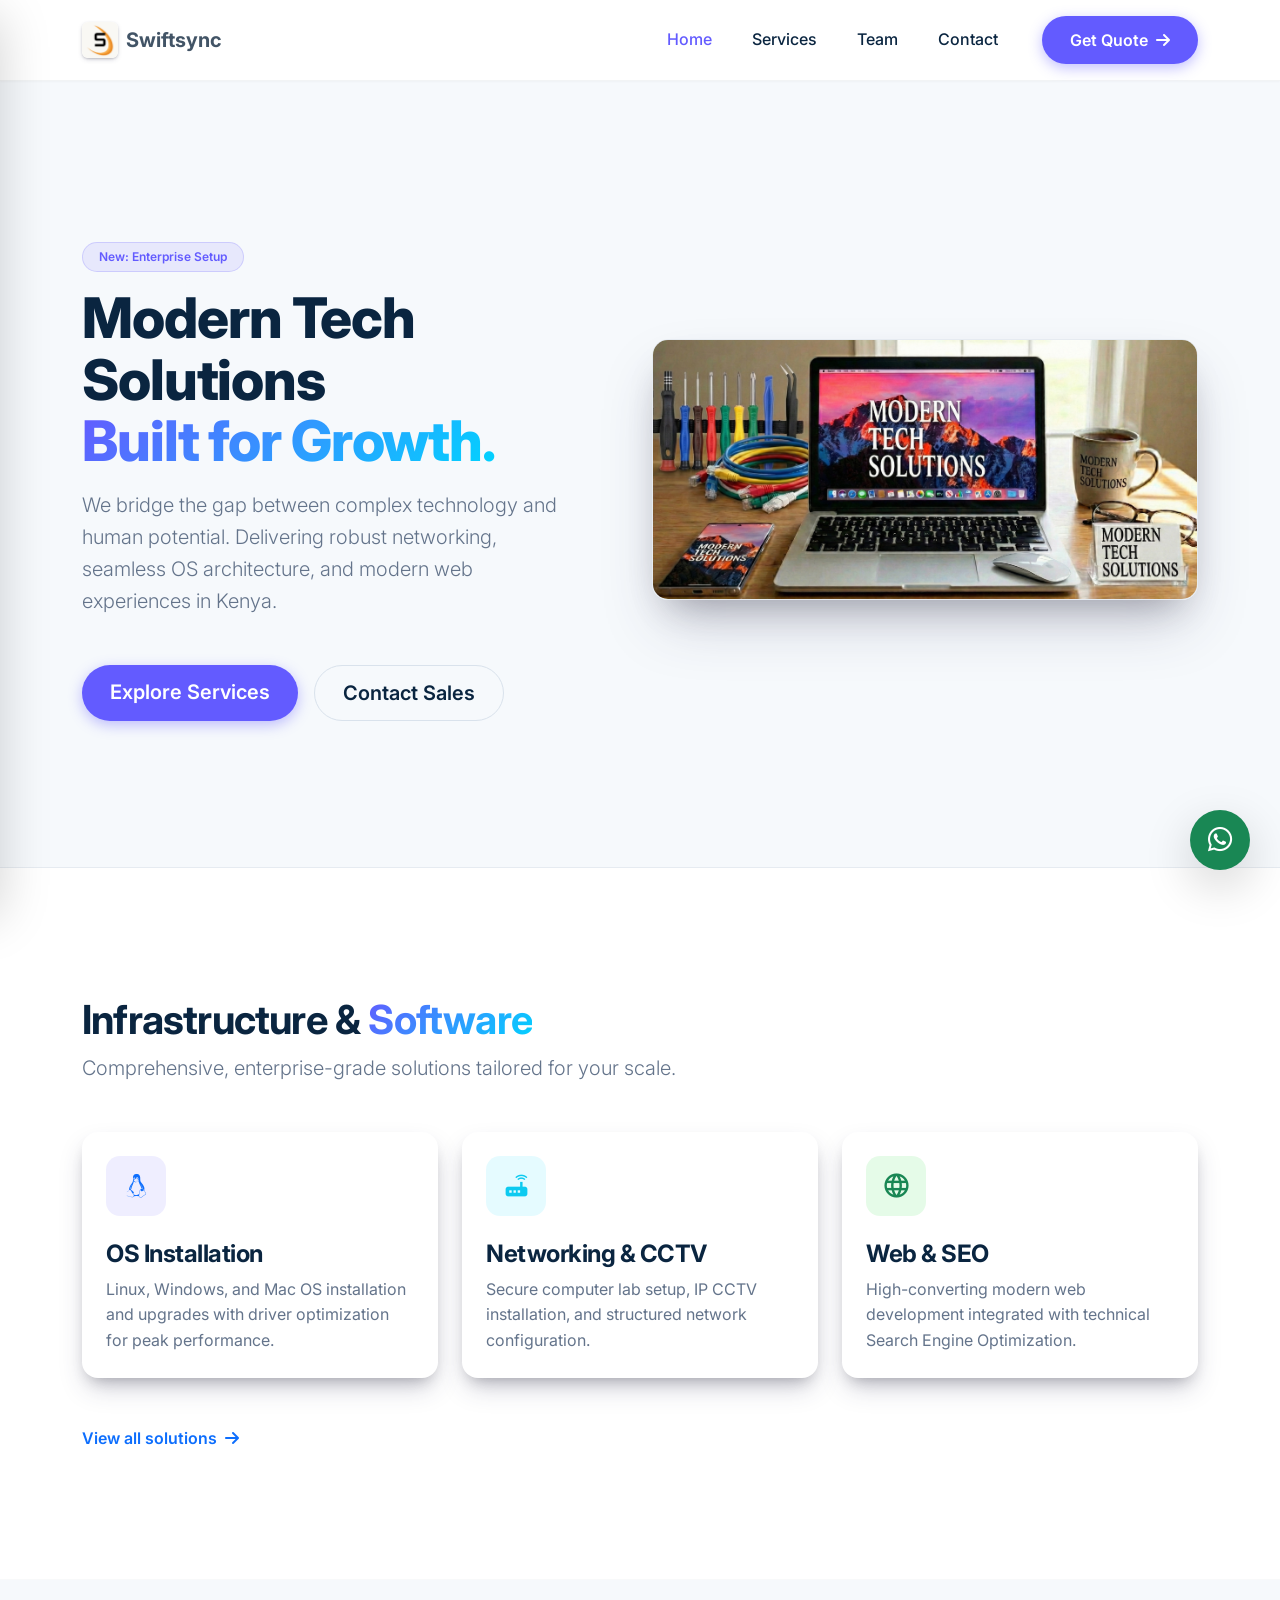
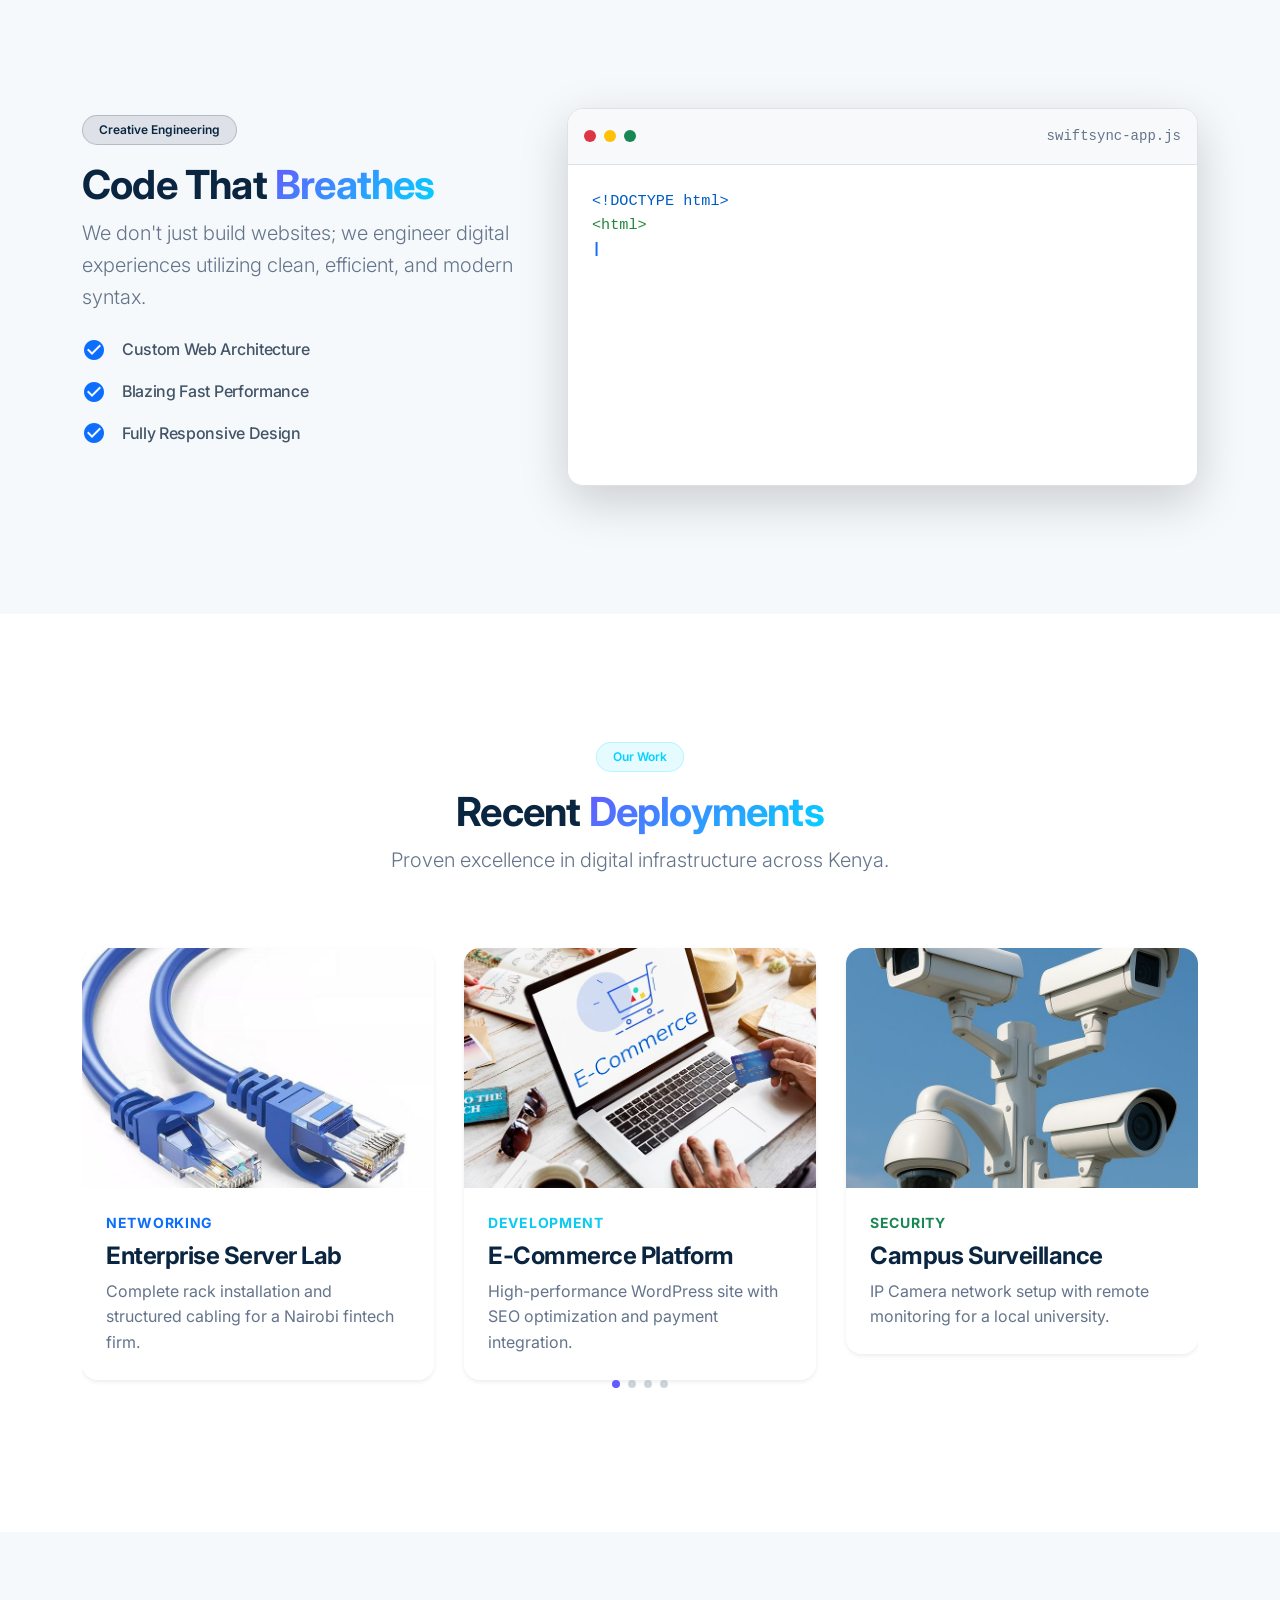
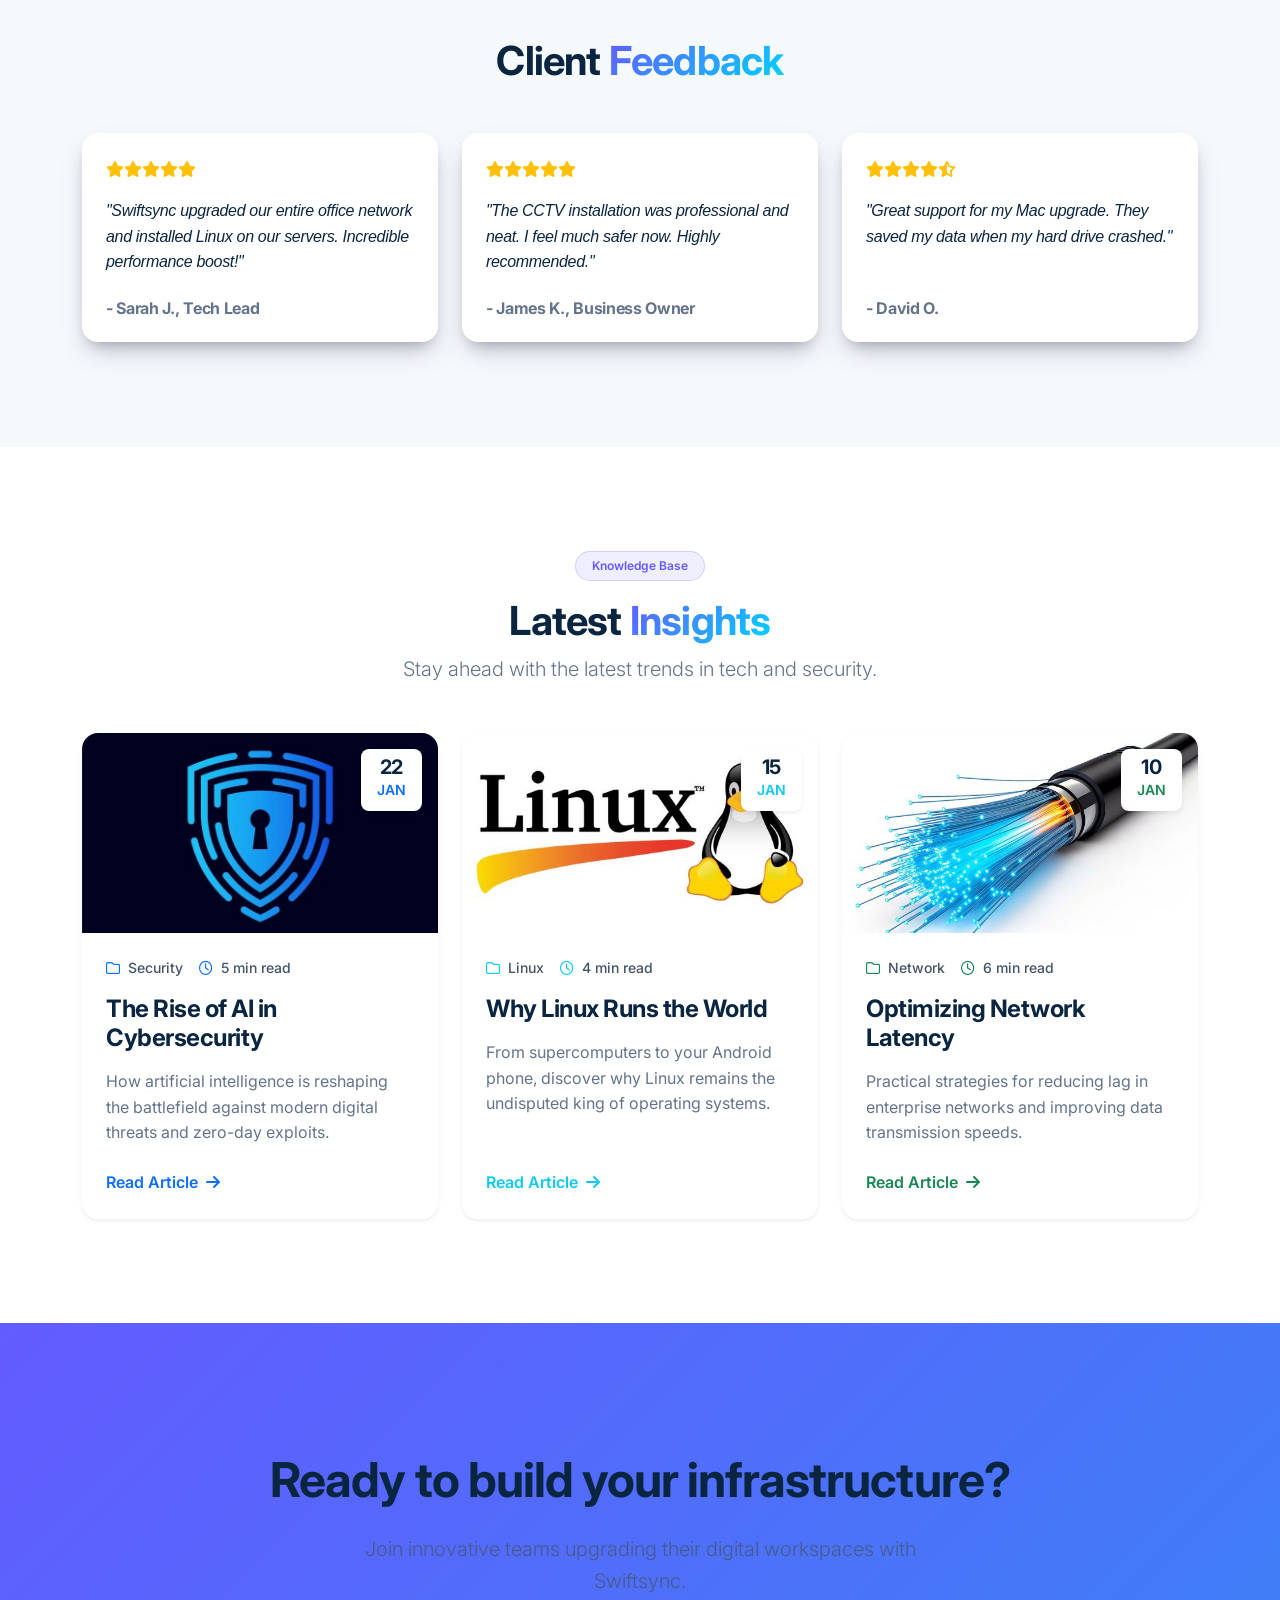
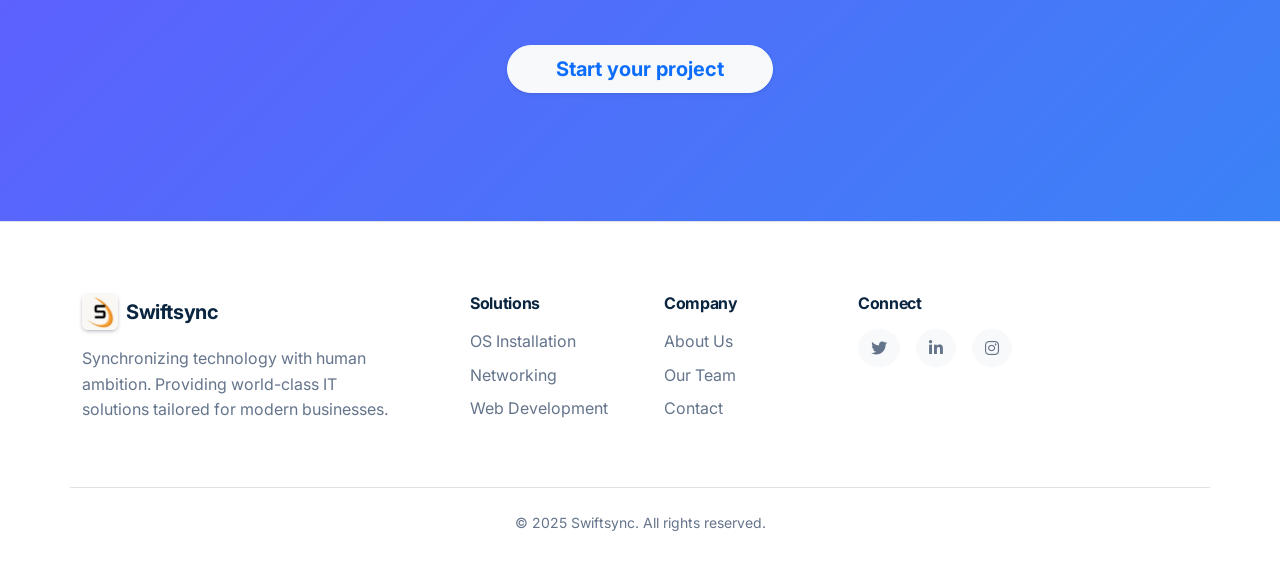
==== commit 54a9c771: "added missing components" ====
--- a/index.html
+++ b/index.html
@@ -6,7 +6,20 @@
     <meta name="description" content="Swiftsync - Modern Tech Solutions. OS Installation, Networking, and Web Development in Kenya.">
     <title>Swiftsync | Modern Tech Solutions</title>
     
-    <!-- Open Graph & Twitter Meta Tags omitted for brevity (keep your originals here) -->
+    <meta name="title" content="Swiftsync | Modern Tech Solutions">
+    <meta name="keywords" content="Swiftsync, IT solutions Kenya, network setup, web development, OS installation, CCTV installation Nairobi, tech support">
+
+    <meta property="og:type" content="website">
+    <meta property="og:url" content="https://swiftsync.co.ke/"> 
+    <meta property="og:title" content="Swiftsync | Modern Tech Solutions">
+    <meta property="og:description" content="Synchronizing technology with human ambition. Expert IT, networking, and web solutions.">
+    <meta property="og:image" content="https://swiftsync.co.ke/logo.jpg"> 
+
+    <meta property="twitter:card" content="summary_large_image">
+    <meta property="twitter:url" content="https://swiftsync.co.ke/">
+    <meta property="twitter:title" content="Swiftsync | Modern Tech Solutions">
+    <meta property="twitter:description" content="Expert IT, networking, and web solutions in Kenya.">
+    <meta property="twitter:image" content="https://swiftsync.co.ke/logo.jpg">
     
     <!-- Stripe-esque Typography: Inter -->
     <link rel="preconnect" href="https://fonts.googleapis.com">
@@ -33,7 +46,7 @@
         </div>
     </div>
 
-    <!-- Soft Animated Gradient Background (Replaces Neuron Canvas) -->
+    <!-- Soft Animated Gradient Background -->
     <canvas id="gradient-canvas"></canvas>
 
     <div class="sidebar-overlay" id="sidebarOverlay"></div>
@@ -54,6 +67,7 @@
             <li class="nav-item"><a class="nav-link text-secondary" href="services.html"><span class="material-icons me-2">hub</span> Services</a></li>
             <li class="nav-item"><a class="nav-link text-secondary" href="staff.html"><span class="material-icons me-2">groups</span> Team</a></li>
             <li class="nav-item"><a class="nav-link text-secondary" href="contact.html"><span class="material-icons me-2">contact_mail</span> Contact</a></li>
+            <li class="nav-item"><a class="nav-link text-secondary" href="cv.html"><span class="material-icons me-2">description</span> CV</a></li>
         </ul>
     </nav>
 
@@ -71,7 +85,7 @@
             
             <div class="collapse navbar-collapse" id="navbarNav">
                 <ul class="navbar-nav ms-auto fw-medium">
-                    <li class="nav-item"><a class="nav-link active" href="index.html">Home</a></li>
+                    <li class="nav-item"><a class="nav-link active text-primary" href="index.html">Home</a></li>
                     <li class="nav-item"><a class="nav-link" href="services.html">Services</a></li>
                     <li class="nav-item"><a class="nav-link" href="staff.html">Team</a></li>
                     <li class="nav-item"><a class="nav-link" href="contact.html">Contact</a></li>
@@ -82,23 +96,23 @@
     </nav>
 
     <!-- Hero Section -->
-    <section id="home" class="hero-section bg-light-surface pt-5">
+    <section id="home" class="hero-section bg-light-surface pt-5 pb-5">
         <div class="container mt-5 pt-5">
             <div class="row align-items-center min-vh-75">
-                <div class="col-lg-6 z-index-2">
+                <div class="col-lg-6 z-index-2 mb-5 mb-lg-0 text-center text-lg-start">
                     <span class="badge badge-soft-primary rounded-pill mb-3 px-3 py-2 fw-semibold">New: Enterprise Setup</span>
                     <h1 class="display-4 fw-extrabold text-slate mb-3">
                         Modern Tech Solutions <br>
                         <span class="text-gradient-primary">Built for Growth.</span>
                     </h1>
                     <p class="lead text-muted mb-5 pe-lg-5">We bridge the gap between complex technology and human potential. Delivering robust networking, seamless OS architecture, and modern web experiences in Kenya.</p>
-                    <div class="d-flex gap-3">
+                    <div class="d-flex gap-3 justify-content-center justify-content-lg-start">
                         <a href="services.html" class="btn btn-primary premium-btn btn-lg">Explore Services</a>
                         <a href="contact.html" class="btn btn-outline-secondary premium-btn-outline btn-lg">Contact Sales</a>
                     </div>
                 </div>
-                <div class="col-lg-6 text-center d-none d-lg-block z-index-2 position-relative">
-                    <!-- The image gets a nice soft shadow in CSS -->
+                <!-- FIXED: Removed d-none to show image on mobile, added mt-5 for spacing -->
+                <div class="col-lg-6 text-center z-index-2 position-relative mt-5 mt-lg-0 pb-4">
                     <img src="Moderntech1.png" class="img-fluid rounded-4 premium-shadow hero-img" alt="Tech Dashboard">
                 </div>
             </div>
@@ -127,7 +141,7 @@
                     </div>
                 </div>
                 <!-- Card 2 -->
-                <div class="col-md-4 reveal">
+                <div class="col-md-4 reveal delay-100">
                     <div class="card premium-card h-100 border-0">
                         <div class="card-body p-4">
                             <div class="icon-wrapper bg-soft-info text-info mb-4">
@@ -139,7 +153,7 @@
                     </div>
                 </div>
                 <!-- Card 3 -->
-                <div class="col-md-4 reveal">
+                <div class="col-md-4 reveal delay-200">
                     <div class="card premium-card h-100 border-0">
                         <div class="card-body p-4">
                             <div class="icon-wrapper bg-soft-success text-success mb-4">
@@ -161,20 +175,20 @@
     </section>
 
     <!-- Web Showcase Section (Light IDE theme) -->
-    <section class="py-6 bg-light-surface" id="web-showcase">
+    <section class="py-6 bg-light-surface border-top border-light" id="web-showcase">
         <div class="container py-5">
             <div class="row align-items-center g-5">
-                <div class="col-lg-5 reveal">
+                <div class="col-lg-5 reveal text-center text-lg-start">
                     <span class="badge badge-soft-secondary rounded-pill mb-3 px-3 py-2 fw-semibold">Creative Engineering</span>
                     <h2 class="h1 fw-bold text-slate">Code That <span class="text-gradient-primary">Breathes</span></h2>
                     <p class="text-muted lead mb-4">We don't just build websites; we engineer digital experiences utilizing clean, efficient, and modern syntax.</p>
-                    <ul class="list-unstyled text-slate fw-medium">
+                    <ul class="list-unstyled text-slate fw-medium d-inline-block text-start">
                         <li class="mb-3 d-flex align-items-center"><i class="material-icons text-primary me-3">check_circle</i> Custom Web Architecture</li>
                         <li class="mb-3 d-flex align-items-center"><i class="material-icons text-primary me-3">check_circle</i> Blazing Fast Performance</li>
                         <li class="mb-3 d-flex align-items-center"><i class="material-icons text-primary me-3">check_circle</i> Fully Responsive Design</li>
                     </ul>
                 </div>
-                <div class="col-lg-7 reveal">
+                <div class="col-lg-7 reveal delay-100">
                     <div class="premium-mock-editor bg-white rounded-4 shadow-lg overflow-hidden border">
                         <div class="editor-header bg-light border-bottom p-3 d-flex align-items-center">
                             <div class="mac-dots d-flex gap-2">
@@ -197,26 +211,178 @@
     <section class="py-6 bg-white" id="portfolio">
         <div class="container py-5">
             <div class="text-center mb-5 reveal">
+                <span class="badge badge-soft-info rounded-pill mb-3 px-3 py-2 fw-semibold">Our Work</span>
                 <h2 class="h1 fw-bold text-slate">Recent <span class="text-gradient-primary">Deployments</span></h2>
                 <p class="text-muted lead">Proven excellence in digital infrastructure across Kenya.</p>
             </div>
 
+            <!-- FIXED: Added back all 4 swiper slides -->
             <div class="swiper portfolioSwiper py-4 reveal">
                 <div class="swiper-wrapper">
-                    <!-- Portfolio Slides -->
+                    
+                    <!-- Slide 1 -->
                     <div class="swiper-slide">
-                        <div class="card premium-project-card border-0 rounded-4 overflow-hidden shadow-sm">
+                        <div class="card premium-project-card border-0 rounded-4 overflow-hidden shadow-sm h-100">
                             <img src="Networkingcable.jpeg" alt="Server Setup" class="card-img-top">
-                            <div class="card-body p-4 bg-white">
+                            <div class="card-body p-4 bg-white d-flex flex-column">
                                 <span class="text-primary small fw-bold text-uppercase tracking-wider">Networking</span>
                                 <h4 class="fw-bold text-slate mt-2">Enterprise Server Lab</h4>
-                                <p class="text-muted mb-0">Complete rack installation and structured cabling for a Nairobi fintech firm.</p>
-                            </div>
-                        </div>
-                    </div>
-                    <!-- Add your other slides matching this new structure here -->
-                </div>
-                <div class="swiper-pagination"></div>
+                                <p class="text-muted mb-0 mt-auto">Complete rack installation and structured cabling for a Nairobi fintech firm.</p>
+                            </div>
+                        </div>
+                    </div>
+
+                    <!-- Slide 2 -->
+                    <div class="swiper-slide">
+                        <div class="card premium-project-card border-0 rounded-4 overflow-hidden shadow-sm h-100">
+                            <img src="ecommerce.jpeg" alt="Web Dev" class="card-img-top">
+                            <div class="card-body p-4 bg-white d-flex flex-column">
+                                <span class="text-info small fw-bold text-uppercase tracking-wider">Development</span>
+                                <h4 class="fw-bold text-slate mt-2">E-Commerce Platform</h4>
+                                <p class="text-muted mb-0 mt-auto">High-performance WordPress site with SEO optimization and payment integration.</p>
+                            </div>
+                        </div>
+                    </div>
+
+                    <!-- Slide 3 -->
+                    <div class="swiper-slide">
+                        <div class="card premium-project-card border-0 rounded-4 overflow-hidden shadow-sm h-100">
+                            <img src="cctv.jpeg" alt="CCTV" class="card-img-top">
+                            <div class="card-body p-4 bg-white d-flex flex-column">
+                                <span class="text-success small fw-bold text-uppercase tracking-wider">Security</span>
+                                <h4 class="fw-bold text-slate mt-2">Campus Surveillance</h4>
+                                <p class="text-muted mb-0 mt-auto">IP Camera network setup with remote monitoring for a local university.</p>
+                            </div>
+                        </div>
+                    </div>
+
+                    <!-- Slide 4 -->
+                    <div class="swiper-slide">
+                        <div class="card premium-project-card border-0 rounded-4 overflow-hidden shadow-sm h-100">
+                            <img src="Cybersec.jpeg" alt="Security" class="card-img-top">
+                            <div class="card-body p-4 bg-white d-flex flex-column">
+                                <span class="text-primary small fw-bold text-uppercase tracking-wider">Cybersecurity</span>
+                                <h4 class="fw-bold text-slate mt-2">Network Audit</h4>
+                                <p class="text-muted mb-0 mt-auto">Comprehensive vulnerability assessment, firewall setup, and malware protection.</p>
+                            </div>
+                        </div>
+                    </div>
+
+                </div>
+                
+                <div class="swiper-pagination mt-4"></div>
+            </div>
+        </div>
+    </section>
+
+    <!-- Client Feedback -->
+    <section class="py-6 bg-light-surface border-top border-bottom border-light">
+        <div class="container py-4">
+            <h2 class="h1 fw-bold text-slate text-center mb-5 reveal">Client <span class="text-gradient-primary">Feedback</span></h2>
+            <div class="row g-4">
+                <div class="col-md-4 reveal">
+                    <div class="card premium-card border-0 p-4 h-100">
+                        <div class="text-warning mb-3">
+                            <i class="fas fa-star"></i><i class="fas fa-star"></i><i class="fas fa-star"></i><i class="fas fa-star"></i><i class="fas fa-star"></i>
+                        </div>
+                        <p class="text-slate fw-medium fst-italic mb-4">"Swiftsync upgraded our entire office network and installed Linux on our servers. Incredible performance boost!"</p>
+                        <h6 class="mt-auto fw-bold text-muted mb-0">- Sarah J., Tech Lead</h6>
+                    </div>
+                </div>
+                <div class="col-md-4 reveal delay-100">
+                    <div class="card premium-card border-0 p-4 h-100">
+                        <div class="text-warning mb-3">
+                            <i class="fas fa-star"></i><i class="fas fa-star"></i><i class="fas fa-star"></i><i class="fas fa-star"></i><i class="fas fa-star"></i>
+                        </div>
+                        <p class="text-slate fw-medium fst-italic mb-4">"The CCTV installation was professional and neat. I feel much safer now. Highly recommended."</p>
+                        <h6 class="mt-auto fw-bold text-muted mb-0">- James K., Business Owner</h6>
+                    </div>
+                </div>
+                <div class="col-md-4 reveal delay-200">
+                    <div class="card premium-card border-0 p-4 h-100">
+                        <div class="text-warning mb-3">
+                            <i class="fas fa-star"></i><i class="fas fa-star"></i><i class="fas fa-star"></i><i class="fas fa-star"></i><i class="fas fa-star-half-alt"></i>
+                        </div>
+                        <p class="text-slate fw-medium fst-italic mb-4">"Great support for my Mac upgrade. They saved my data when my hard drive crashed."</p>
+                        <h6 class="mt-auto fw-bold text-muted mb-0">- David O.</h6>
+                    </div>
+                </div>
+            </div>
+        </div>
+    </section>
+
+    <!-- Knowledge Base (Blog) -->
+    <section id="blog" class="py-6 bg-white">
+        <div class="container py-4">
+            <div class="text-center mb-5 reveal">
+                <span class="badge badge-soft-primary rounded-pill mb-3 px-3 py-2 fw-semibold">Knowledge Base</span>
+                <h2 class="h1 fw-bold text-slate">Latest <span class="text-gradient-primary">Insights</span></h2>
+                <p class="text-muted lead">Stay ahead with the latest trends in tech and security.</p>
+            </div>
+
+            <div class="row g-4">
+                <div class="col-lg-4 col-md-6 reveal">
+                    <div class="card premium-project-card border-0 rounded-4 overflow-hidden shadow-sm h-100">
+                        <div class="position-relative">
+                            <img src="cybesecurity.jpeg" alt="Cybersecurity" class="card-img-top" style="height: 200px; object-fit: cover;">
+                            <div class="position-absolute top-0 end-0 bg-white m-3 rounded-3 shadow-sm px-3 py-2 text-center">
+                                <span class="d-block fw-bold text-slate fs-5 lh-1">22</span>
+                                <span class="text-primary small fw-semibold text-uppercase">Jan</span>
+                            </div>
+                        </div>
+                        <div class="card-body p-4 bg-white d-flex flex-column">
+                            <div class="d-flex gap-3 mb-3 small text-muted fw-medium">
+                                <span><i class="far fa-folder text-primary me-1"></i> Security</span>
+                                <span><i class="far fa-clock text-primary me-1"></i> 5 min read</span>
+                            </div>
+                            <h4 class="fw-bold text-slate mb-3">The Rise of AI in Cybersecurity</h4>
+                            <p class="text-muted mb-4">How artificial intelligence is reshaping the battlefield against modern digital threats and zero-day exploits.</p>
+                            <a href="https://frameworksecurity.com/post/the-rapid-rise-of-ai-in-cybersecurity-a-game-changer-or-a-double-edged-sword" target="_blank" class="mt-auto text-primary fw-semibold text-decoration-none hover-arrow">Read Article <i class="fas fa-arrow-right ms-1"></i></a>
+                        </div>
+                    </div>
+                </div>
+
+                <div class="col-lg-4 col-md-6 reveal delay-100">
+                    <div class="card premium-project-card border-0 rounded-4 overflow-hidden shadow-sm h-100">
+                        <div class="position-relative">
+                            <img src="Linux.jpeg" alt="Linux Server" class="card-img-top" style="height: 200px; object-fit: cover;">
+                            <div class="position-absolute top-0 end-0 bg-white m-3 rounded-3 shadow-sm px-3 py-2 text-center">
+                                <span class="d-block fw-bold text-slate fs-5 lh-1">15</span>
+                                <span class="text-info small fw-semibold text-uppercase">Jan</span>
+                            </div>
+                        </div>
+                        <div class="card-body p-4 bg-white d-flex flex-column">
+                            <div class="d-flex gap-3 mb-3 small text-muted fw-medium">
+                                <span><i class="far fa-folder text-info me-1"></i> Linux</span>
+                                <span><i class="far fa-clock text-info me-1"></i> 4 min read</span>
+                            </div>
+                            <h4 class="fw-bold text-slate mb-3">Why Linux Runs the World</h4>
+                            <p class="text-muted mb-4">From supercomputers to your Android phone, discover why Linux remains the undisputed king of operating systems.</p>
+                            <a href="https://www.linuxfoundation.jp/wp-content/uploads/2017/06/LF_CaseStudy_Linux_20170613.pdf" target="_blank" class="mt-auto text-info fw-semibold text-decoration-none hover-arrow">Read Article <i class="fas fa-arrow-right ms-1"></i></a>
+                        </div>
+                    </div>
+                </div>
+
+                <div class="col-lg-4 col-md-6 reveal delay-200">
+                    <div class="card premium-project-card border-0 rounded-4 overflow-hidden shadow-sm h-100">
+                        <div class="position-relative">
+                            <img src="Networklatency.jpeg" alt="Future Tech" class="card-img-top" style="height: 200px; object-fit: cover;">
+                            <div class="position-absolute top-0 end-0 bg-white m-3 rounded-3 shadow-sm px-3 py-2 text-center">
+                                <span class="d-block fw-bold text-slate fs-5 lh-1">10</span>
+                                <span class="text-success small fw-semibold text-uppercase">Jan</span>
+                            </div>
+                        </div>
+                        <div class="card-body p-4 bg-white d-flex flex-column">
+                            <div class="d-flex gap-3 mb-3 small text-muted fw-medium">
+                                <span><i class="far fa-folder text-success me-1"></i> Network</span>
+                                <span><i class="far fa-clock text-success me-1"></i> 6 min read</span>
+                            </div>
+                            <h4 class="fw-bold text-slate mb-3">Optimizing Network Latency</h4>
+                            <p class="text-muted mb-4">Practical strategies for reducing lag in enterprise networks and improving data transmission speeds.</p>
+                            <a href="https://www.ibm.com/think/topics/network-optimization" target="_blank" class="mt-auto text-success fw-semibold text-decoration-none hover-arrow">Read Article <i class="fas fa-arrow-right ms-1"></i></a>
+                        </div>
+                    </div>
+                </div>
             </div>
         </div>
     </section>
@@ -232,7 +398,7 @@
         </div>
     </section>
 
-    <!-- Footer (Clean, Corporate) -->
+    <!-- Footer -->
     <footer class="footer bg-white border-top py-5">
         <div class="container pt-4">
             <div class="row g-5">
@@ -283,6 +449,11 @@
         <i class="fab fa-whatsapp fs-3"></i>
     </a>
 
+    <!-- Scroll to Top -->
+    <button id="scrollTopBtn" class="scroll-top-btn" title="Go to top">
+        <i class="fas fa-chevron-up"></i>
+    </button>
+
     <!-- Scripts -->
     <script src="https://cdn.jsdelivr.net/npm/swiper@10/swiper-bundle.min.js"></script>
     <script src="https://cdn.jsdelivr.net/npm/bootstrap@5.3.0/dist/js/bootstrap.bundle.min.js"></script>
--- a/styles.css
+++ b/styles.css
@@ -84,6 +84,7 @@
 
 /* Badge Overrides */
 .badge-soft-primary { color: var(--primary); background-color: rgba(99, 91, 255, 0.1); border: 1px solid rgba(99, 91, 255, 0.2); }
+.badge-soft-info { color: var(--info); background-color: rgba(0, 212, 255, 0.1); border: 1px solid rgba(0, 212, 255, 0.2); }
 .badge-soft-secondary { color: var(--secondary); background-color: rgba(10, 37, 64, 0.1); border: 1px solid rgba(10, 37, 64, 0.2); }
 
 /* ========================================= */
@@ -215,6 +216,13 @@
 .hero-section .display-4 {
     line-height: 1.1;
 }
+
+/* Restricts the hero image size so it looks great on desktop and mobile */
+.hero-img {
+    max-height: 500px;
+    object-fit: contain;
+}
+
 .premium-shadow {
     box-shadow: var(--shadow-lg);
     border: 1px solid var(--border-light);
@@ -287,6 +295,13 @@
 .premium-project-card:hover {
     transform: translateY(-5px);
     box-shadow: var(--shadow-md);
+}
+
+/* Forces all portfolio/blog images to be exactly the same size */
+.premium-project-card .card-img-top {
+    height: 240px;
+    object-fit: cover;
+    width: 100%;
 }
 
 /* ========================================= */
@@ -423,6 +438,14 @@
 /* Mobile Adjustments */
 @media (max-width: 991px) {
     .hero-section .display-4 { font-size: 2.5rem; }
+    
+    /* Mobile constraint for the hero image so it doesn't take up the whole screen */
+    .hero-img { 
+        max-width: 85%; 
+        margin: 0 auto;
+        max-height: 350px;
+    }
+    
     .whatsapp-float { width: 50px; height: 50px; bottom: 20px; right: 20px; }
     .scroll-top-btn { bottom: 85px; right: 25px; width: 40px; height: 40px; }
     .py-6 { padding-top: 4rem; padding-bottom: 4rem; }
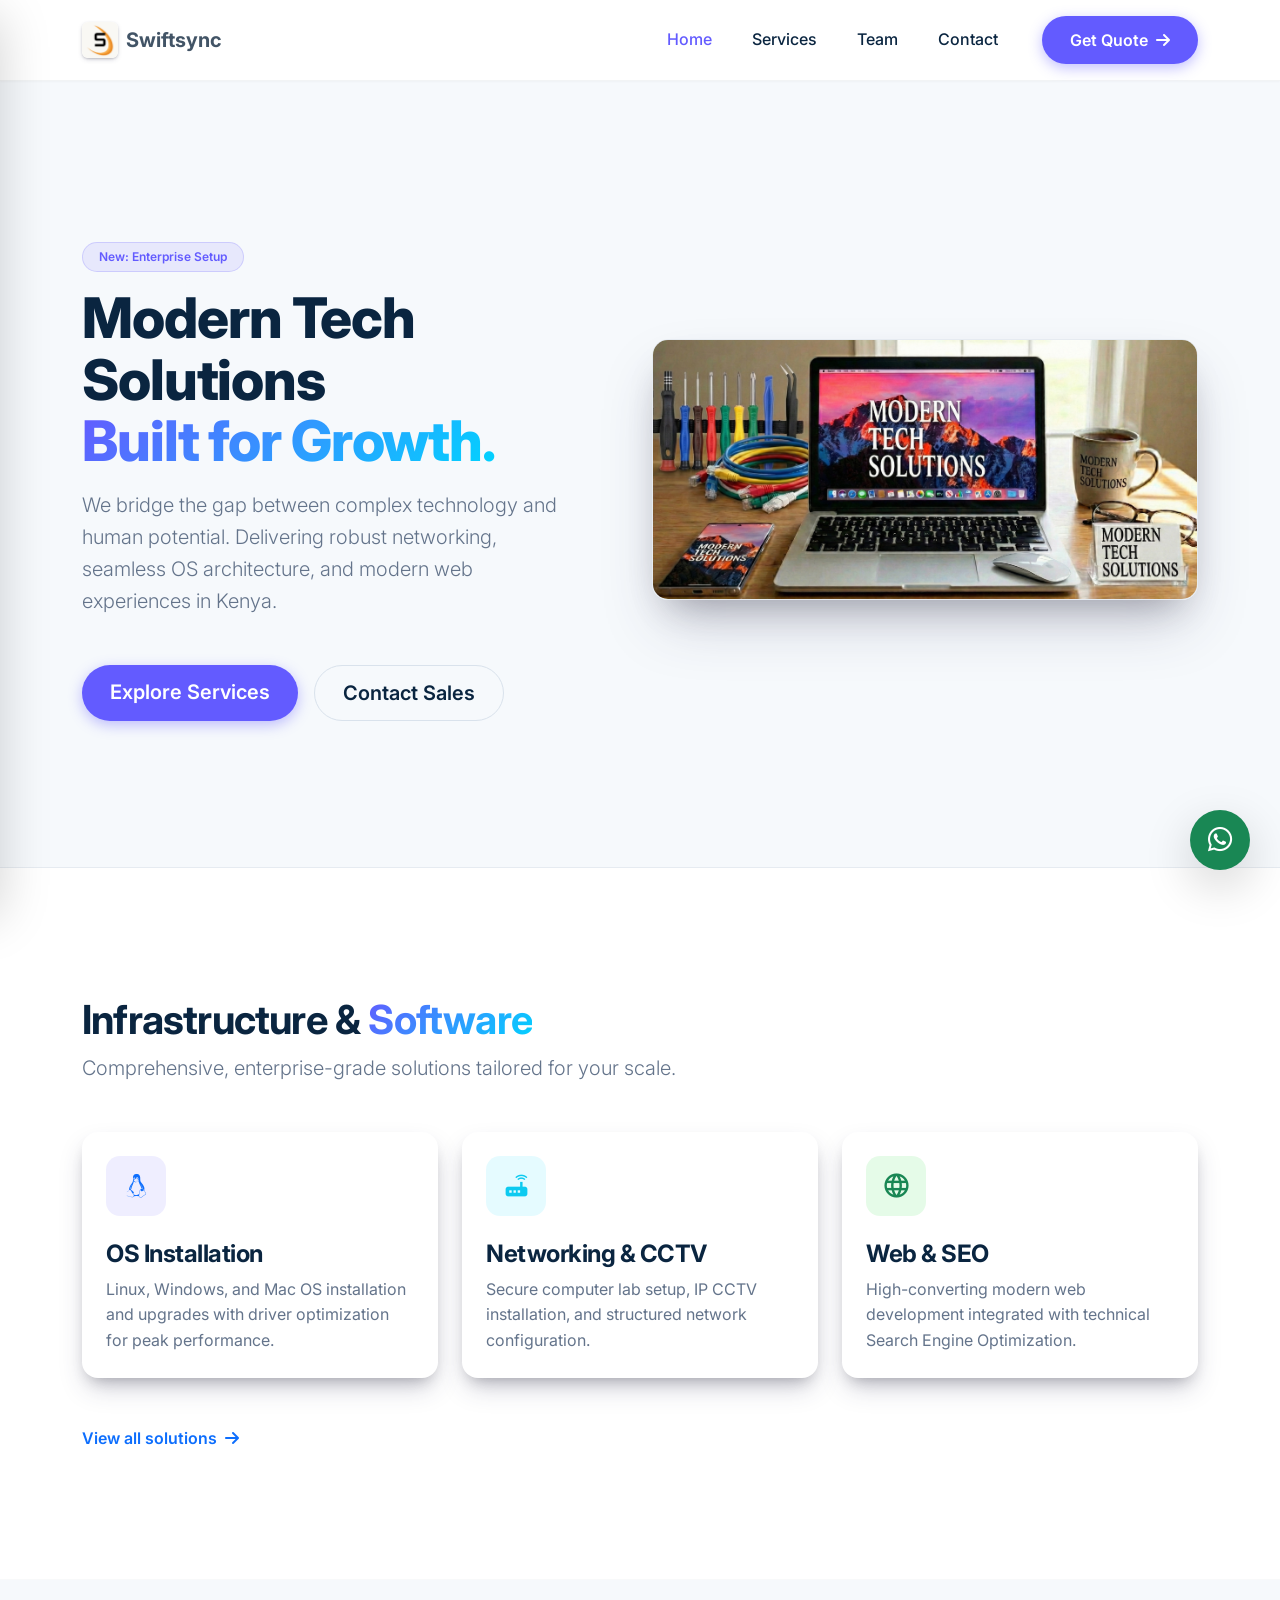
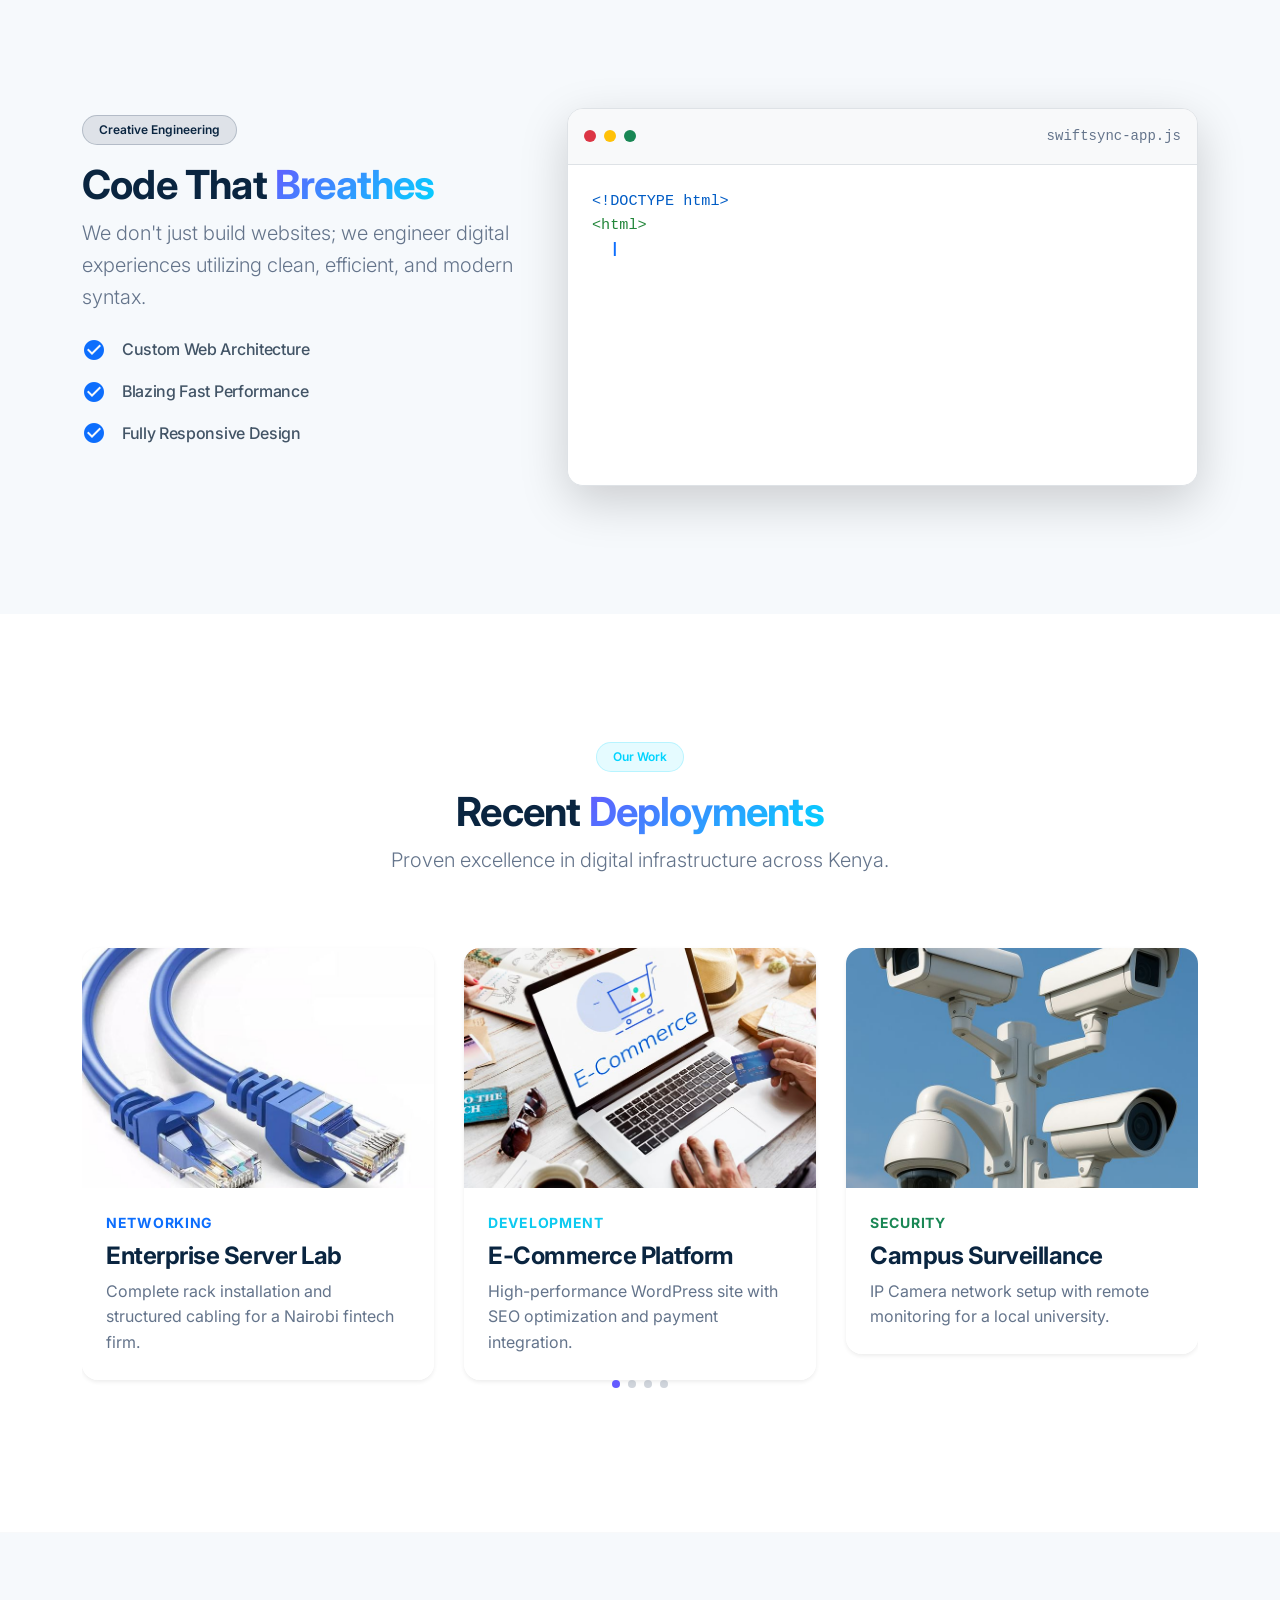
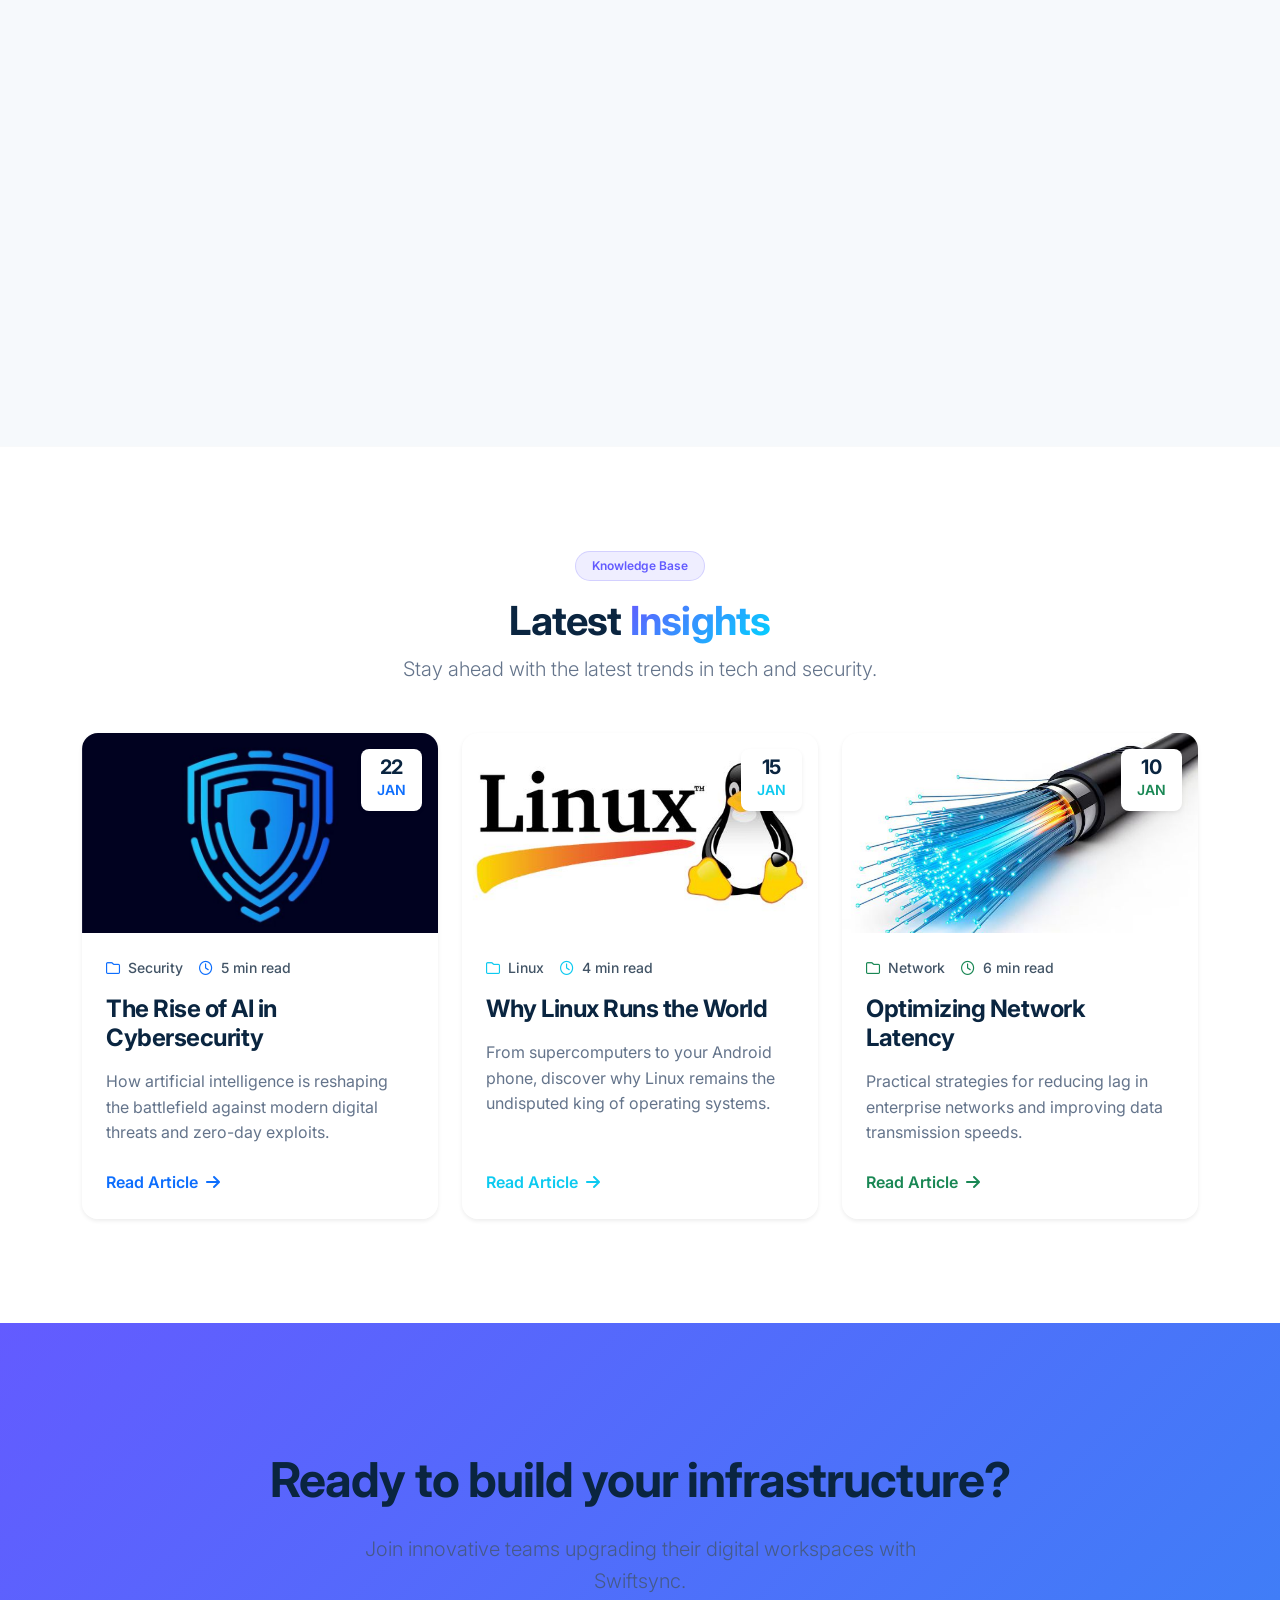
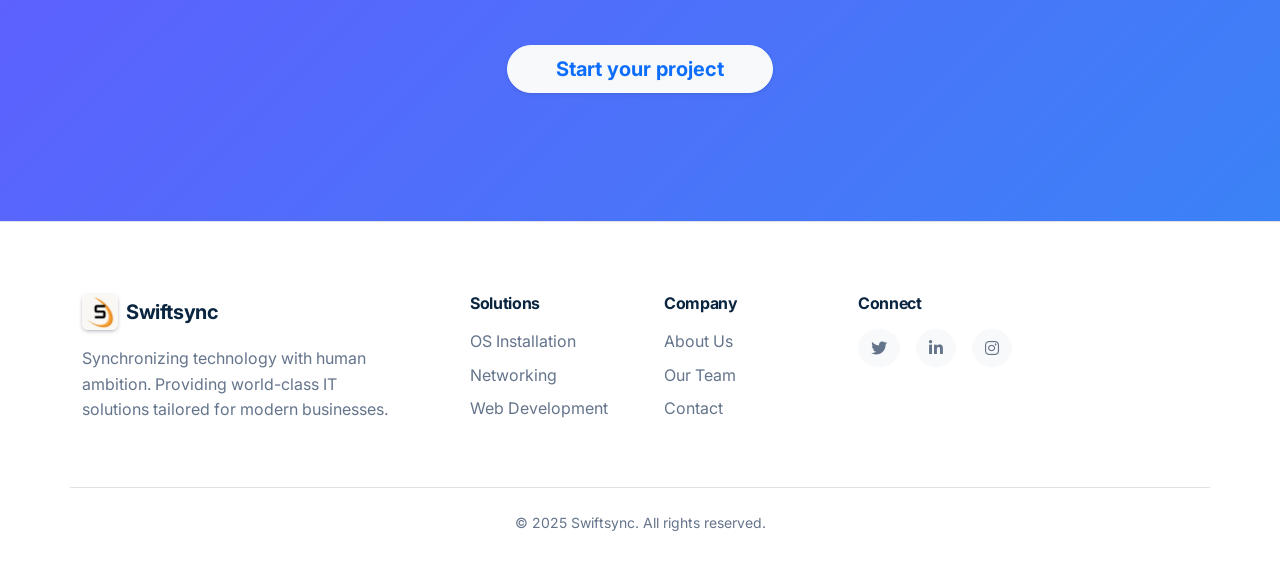
==== commit 8eae7722: "Update print statement from 'Hello' to 'Goodbye'" ====
--- a/index.html
+++ b/index.html
@@ -20,7 +20,7 @@
     <meta property="twitter:title" content="Swiftsync | Modern Tech Solutions">
     <meta property="twitter:description" content="Expert IT, networking, and web solutions in Kenya.">
     <meta property="twitter:image" content="https://swiftsync.co.ke/logo.jpg">
-    
+    <meta name="google-adsense-account" content="ca-pub-6182646605942472">
     <!-- Stripe-esque Typography: Inter -->
     <link rel="preconnect" href="https://fonts.googleapis.com">
     <link rel="preconnect" href="https://fonts.gstatic.com" crossorigin>
@@ -459,4 +459,4 @@
     <script src="https://cdn.jsdelivr.net/npm/bootstrap@5.3.0/dist/js/bootstrap.bundle.min.js"></script>
     <script src="script.js"></script>
 </body>
-</html>+</html>
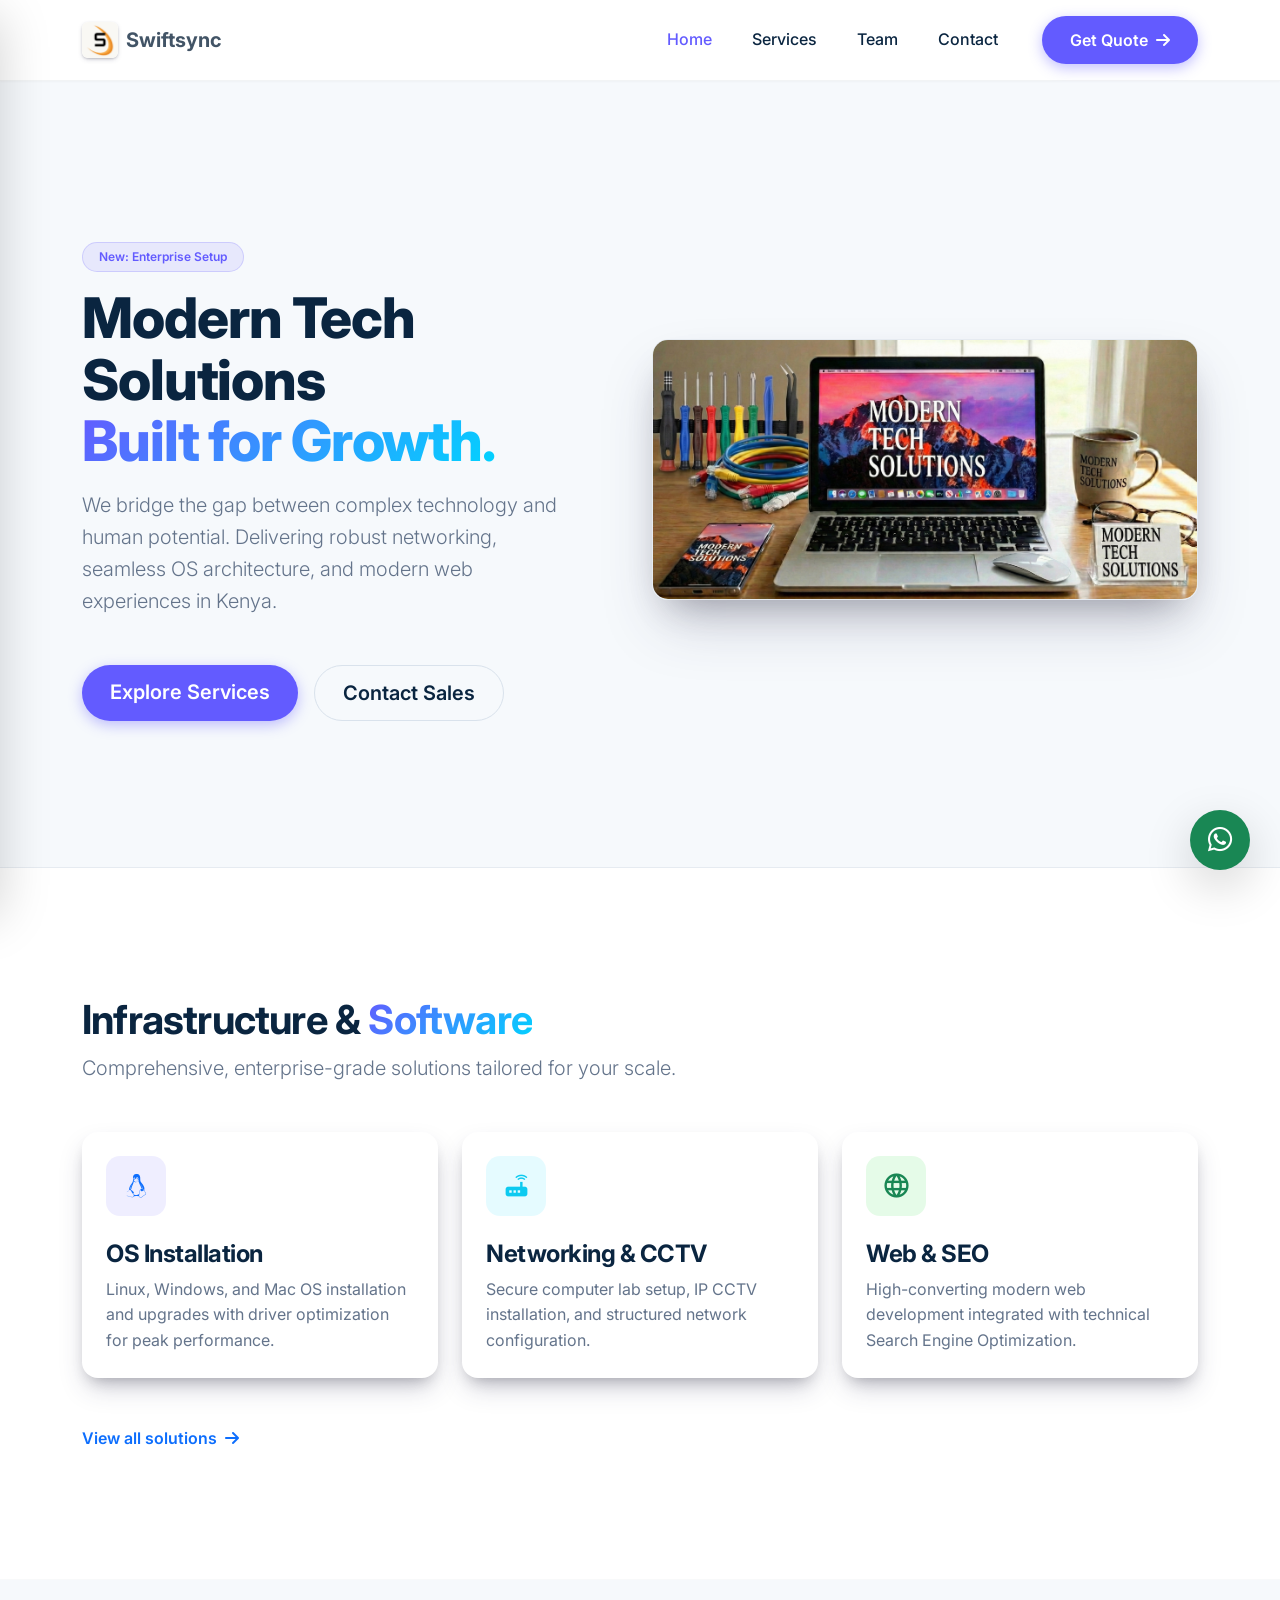
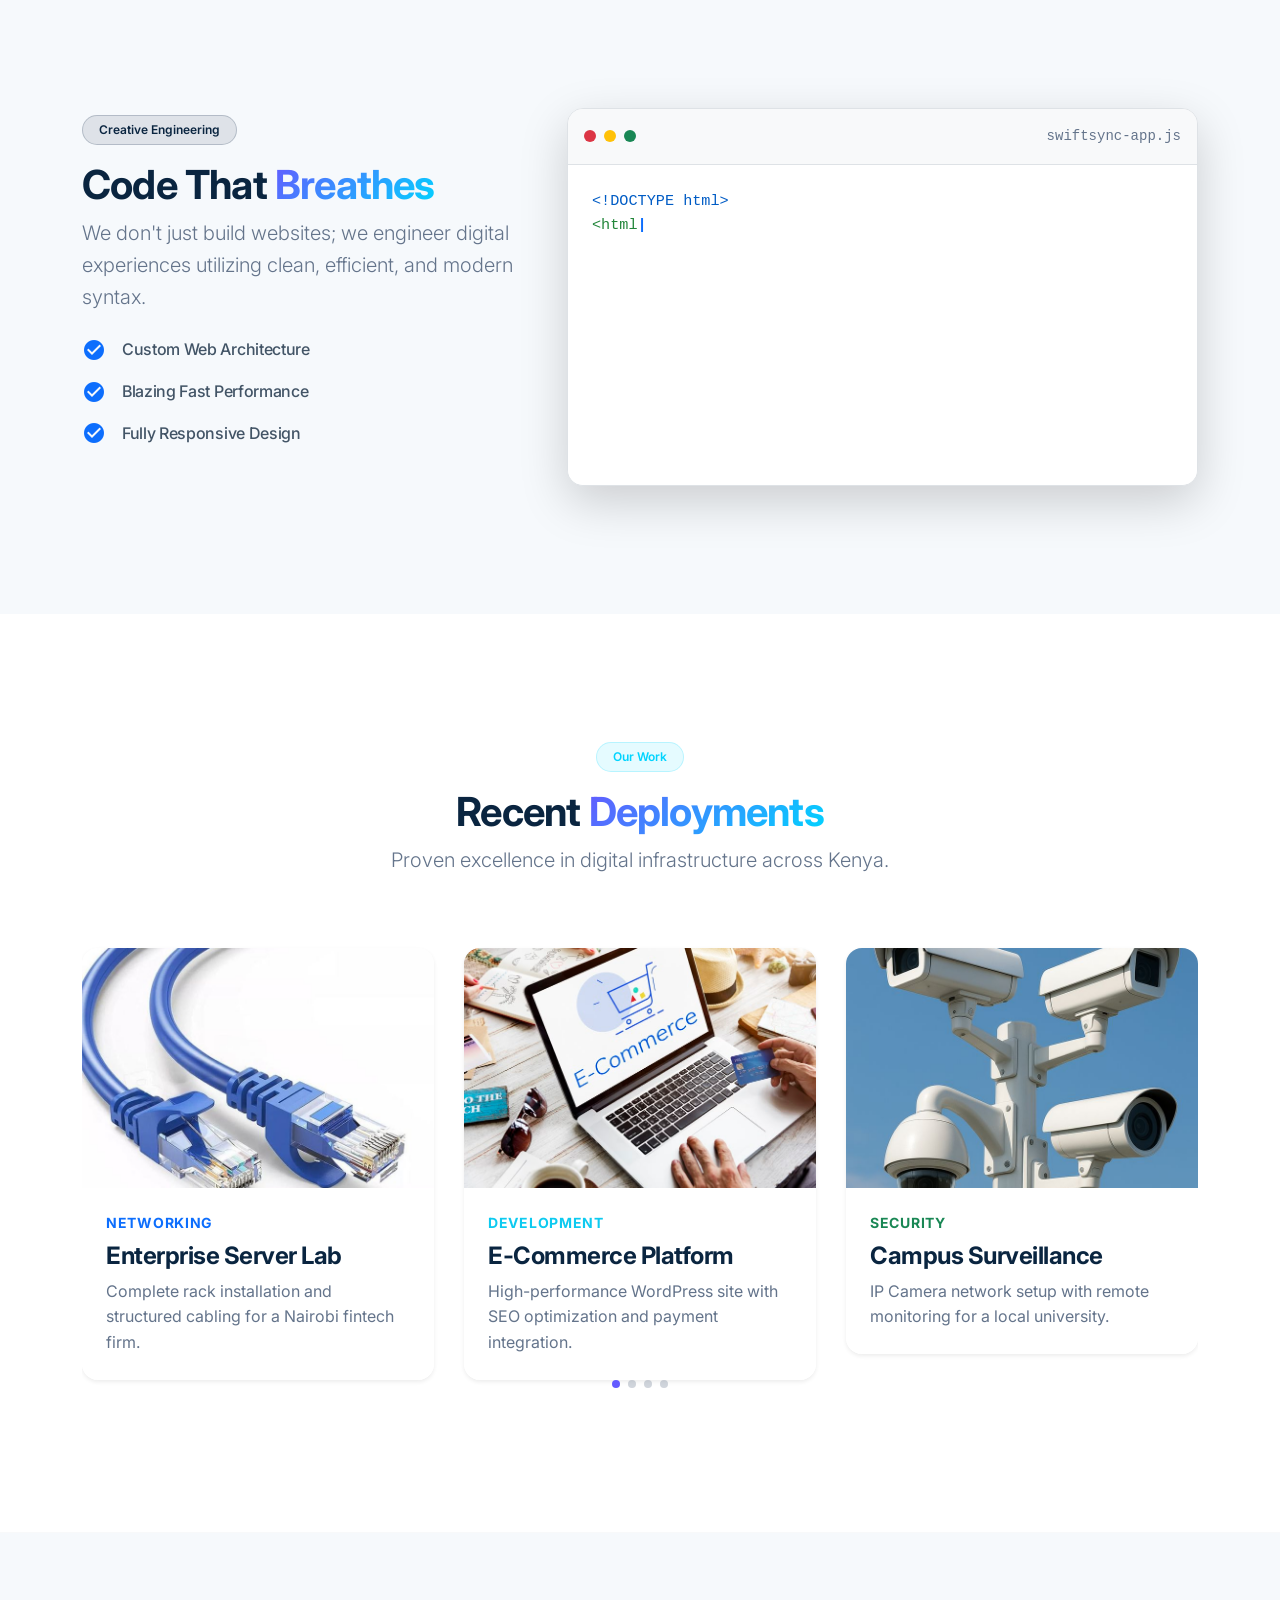
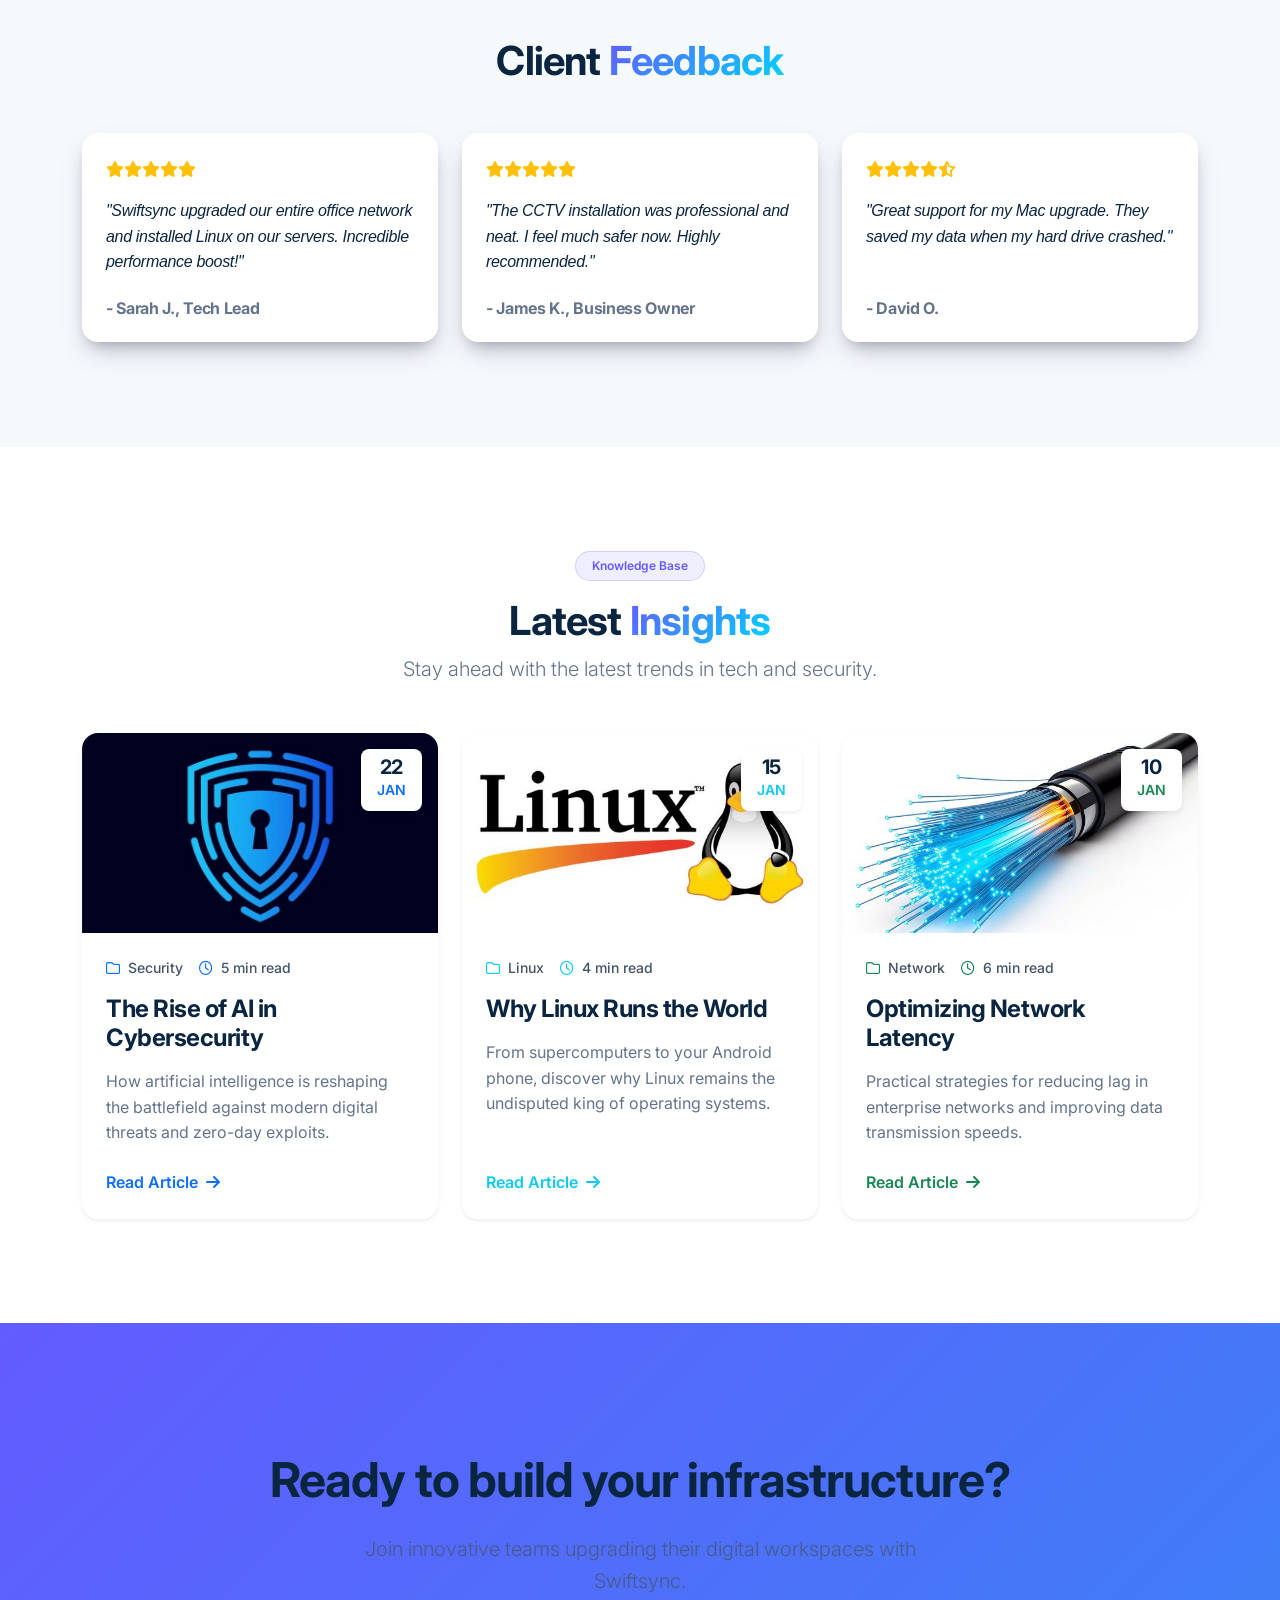
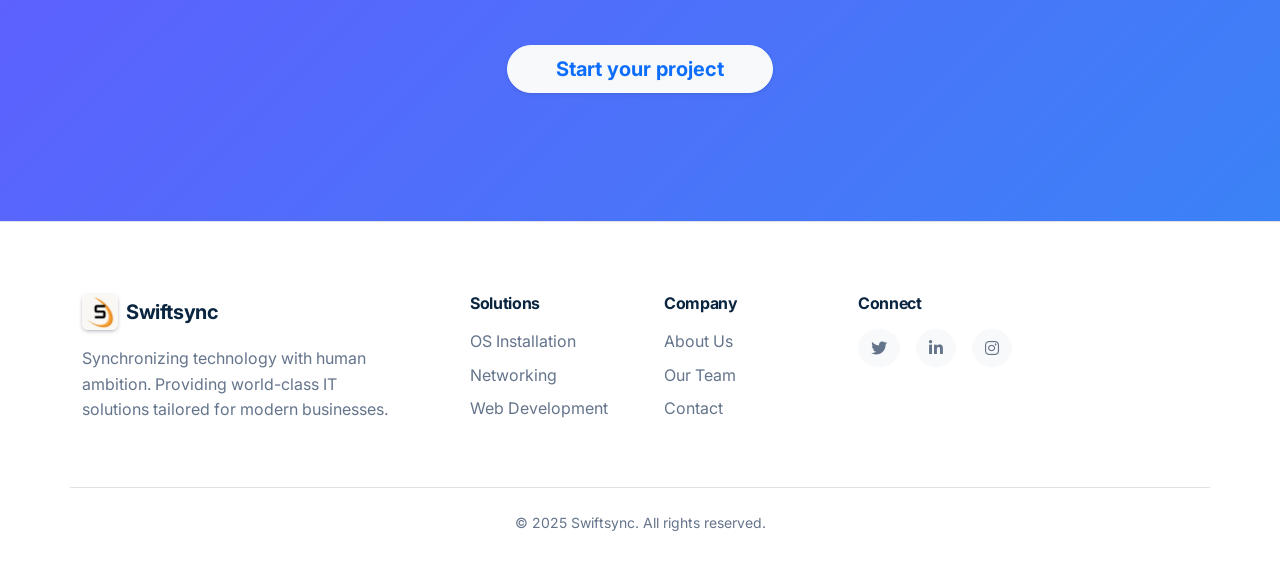
==== commit d087a6d7: "added adsense account" ====
--- a/index.html
+++ b/index.html
@@ -20,7 +20,8 @@
     <meta property="twitter:title" content="Swiftsync | Modern Tech Solutions">
     <meta property="twitter:description" content="Expert IT, networking, and web solutions in Kenya.">
     <meta property="twitter:image" content="https://swiftsync.co.ke/logo.jpg">
-    <meta name="google-adsense-account" content="ca-pub-6182646605942472">
+    <script async src="https://pagead2.googlesyndication.com/pagead/js/adsbygoogle.js?client=ca-pub-6182646605942472"
+     crossorigin="anonymous"></script>
     <!-- Stripe-esque Typography: Inter -->
     <link rel="preconnect" href="https://fonts.googleapis.com">
     <link rel="preconnect" href="https://fonts.gstatic.com" crossorigin>
